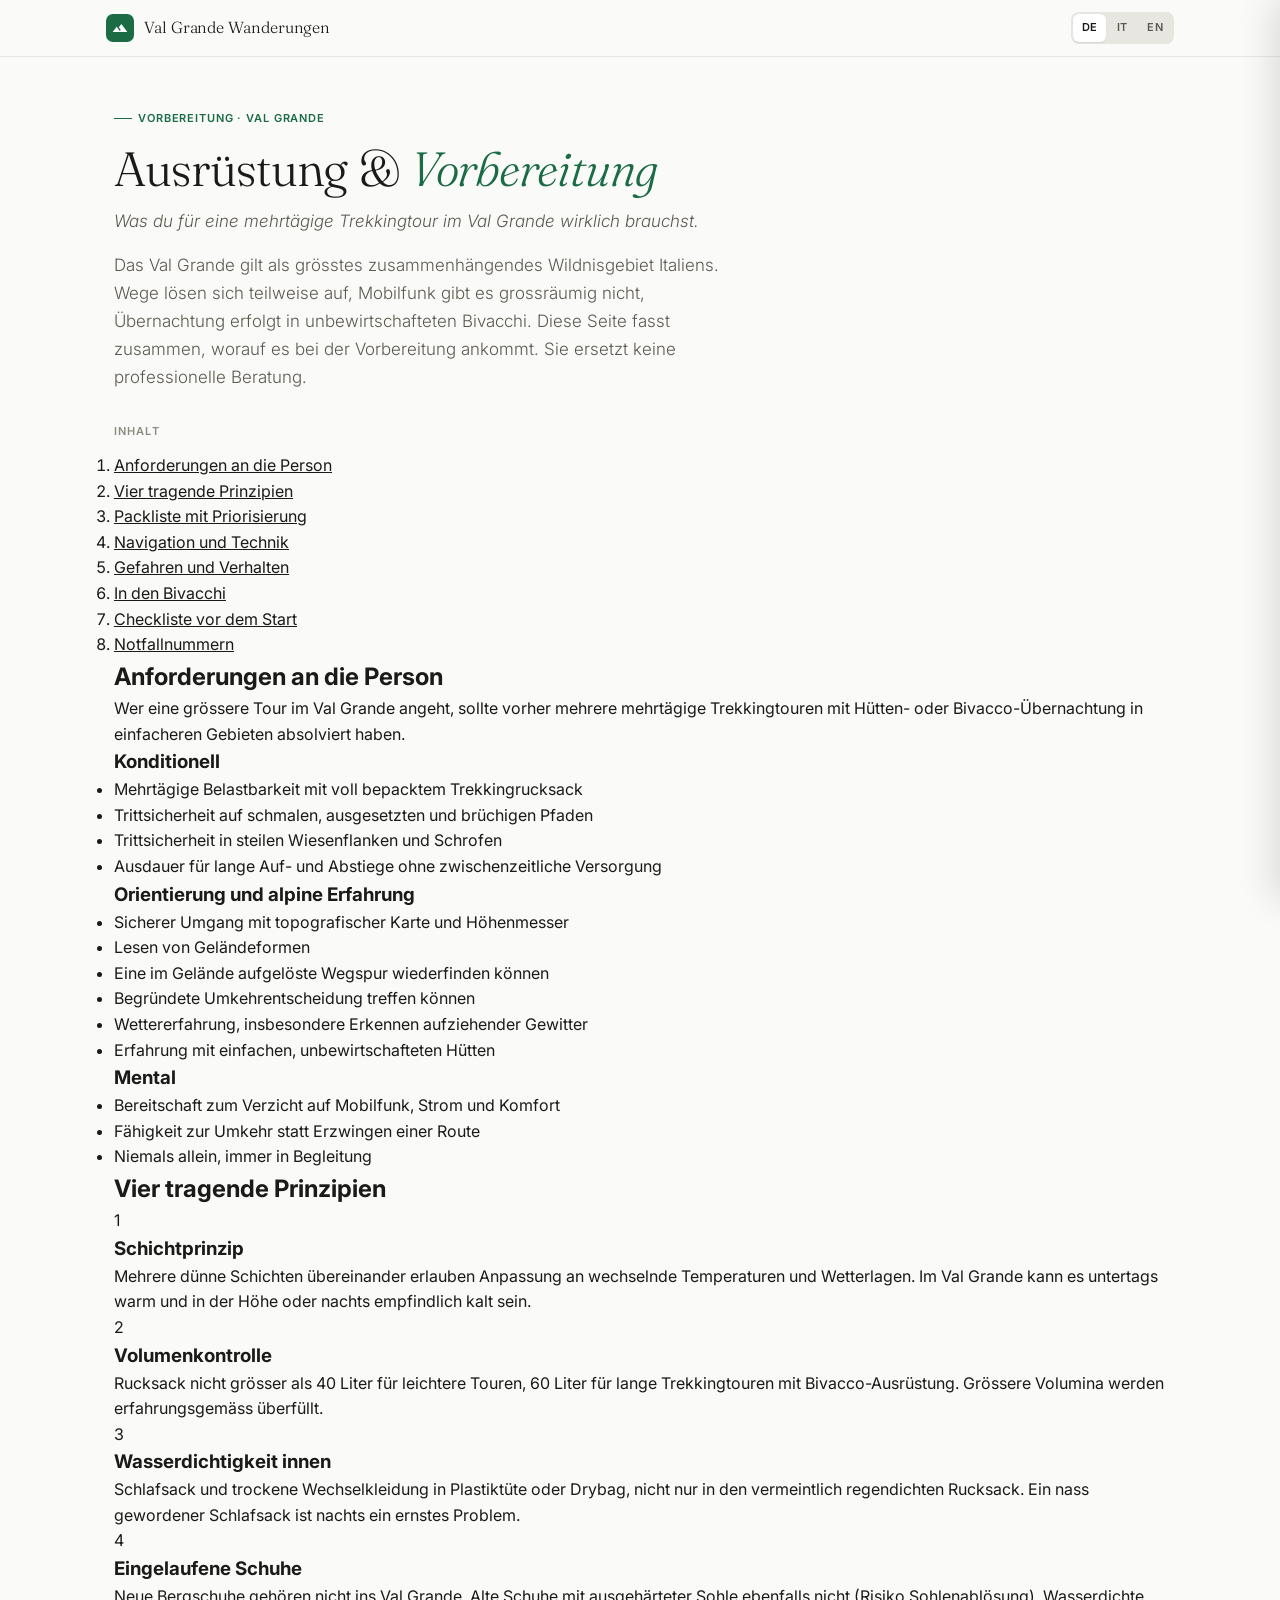
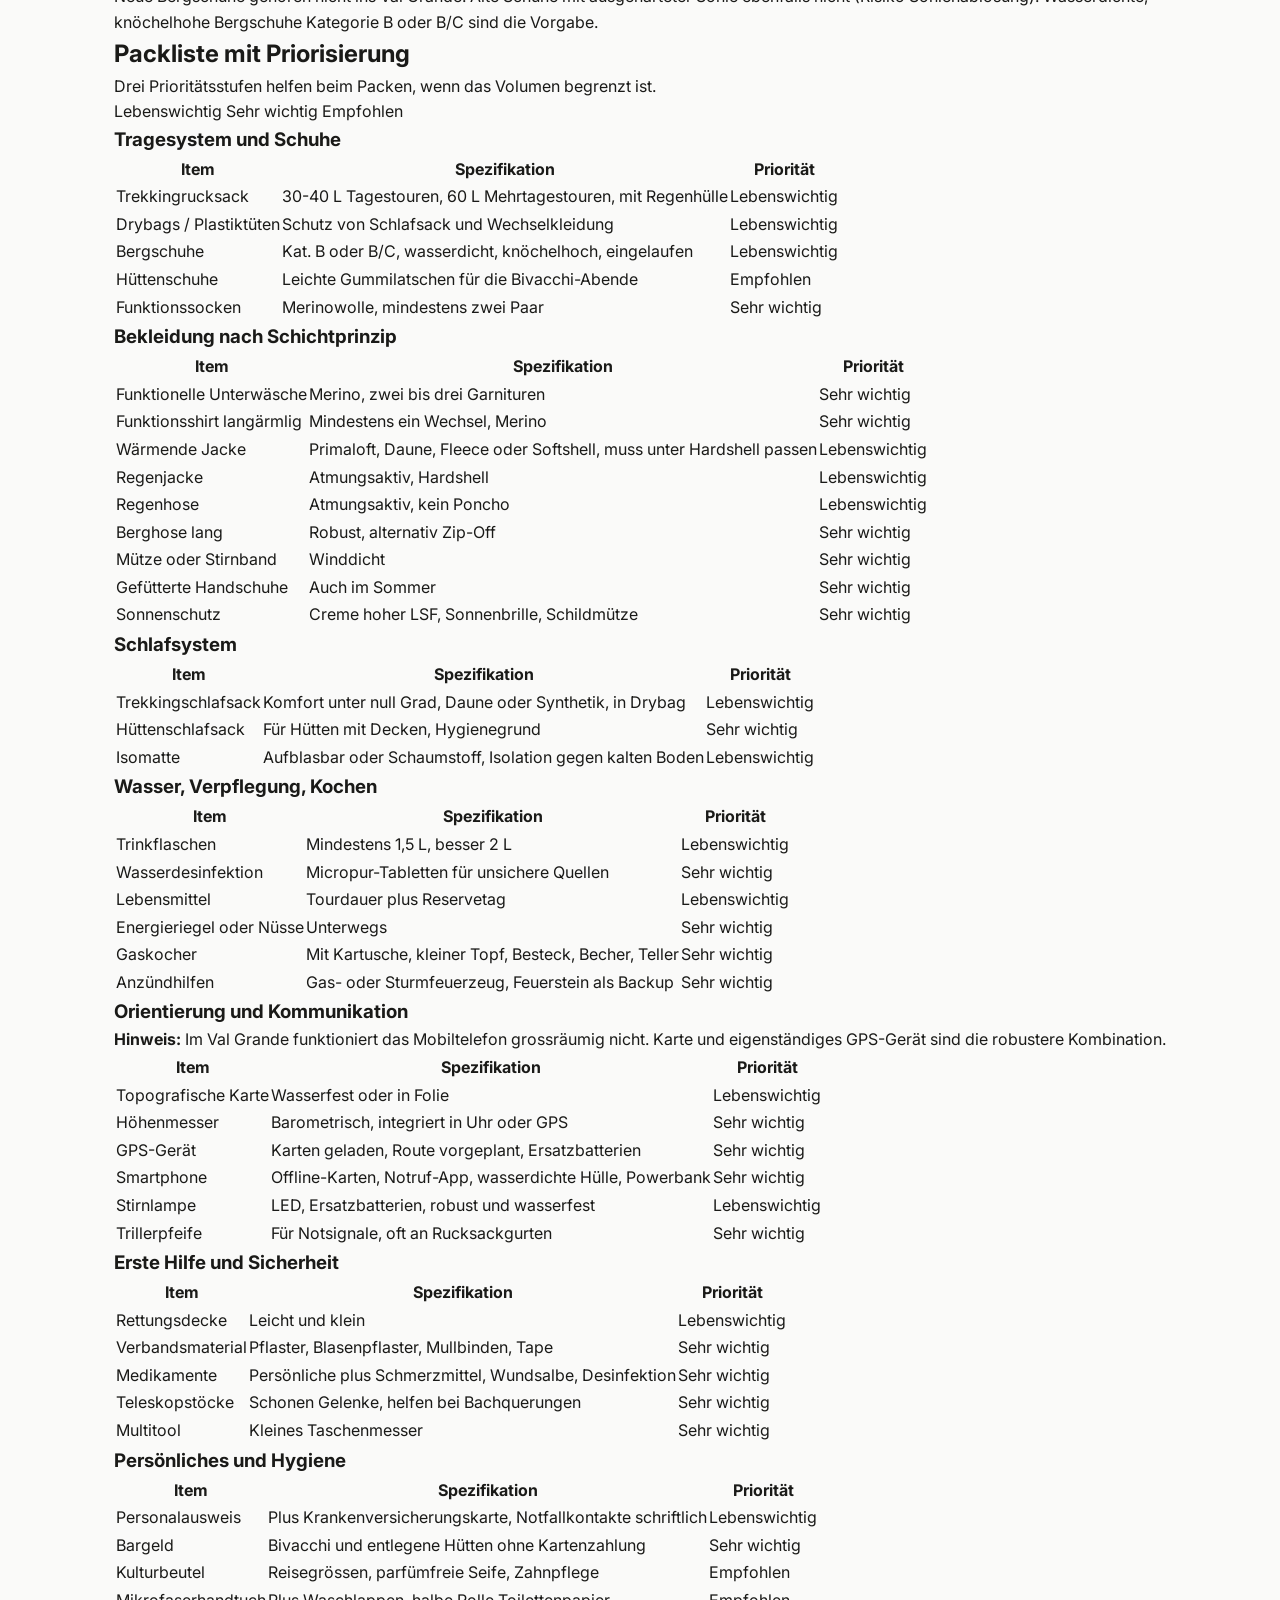
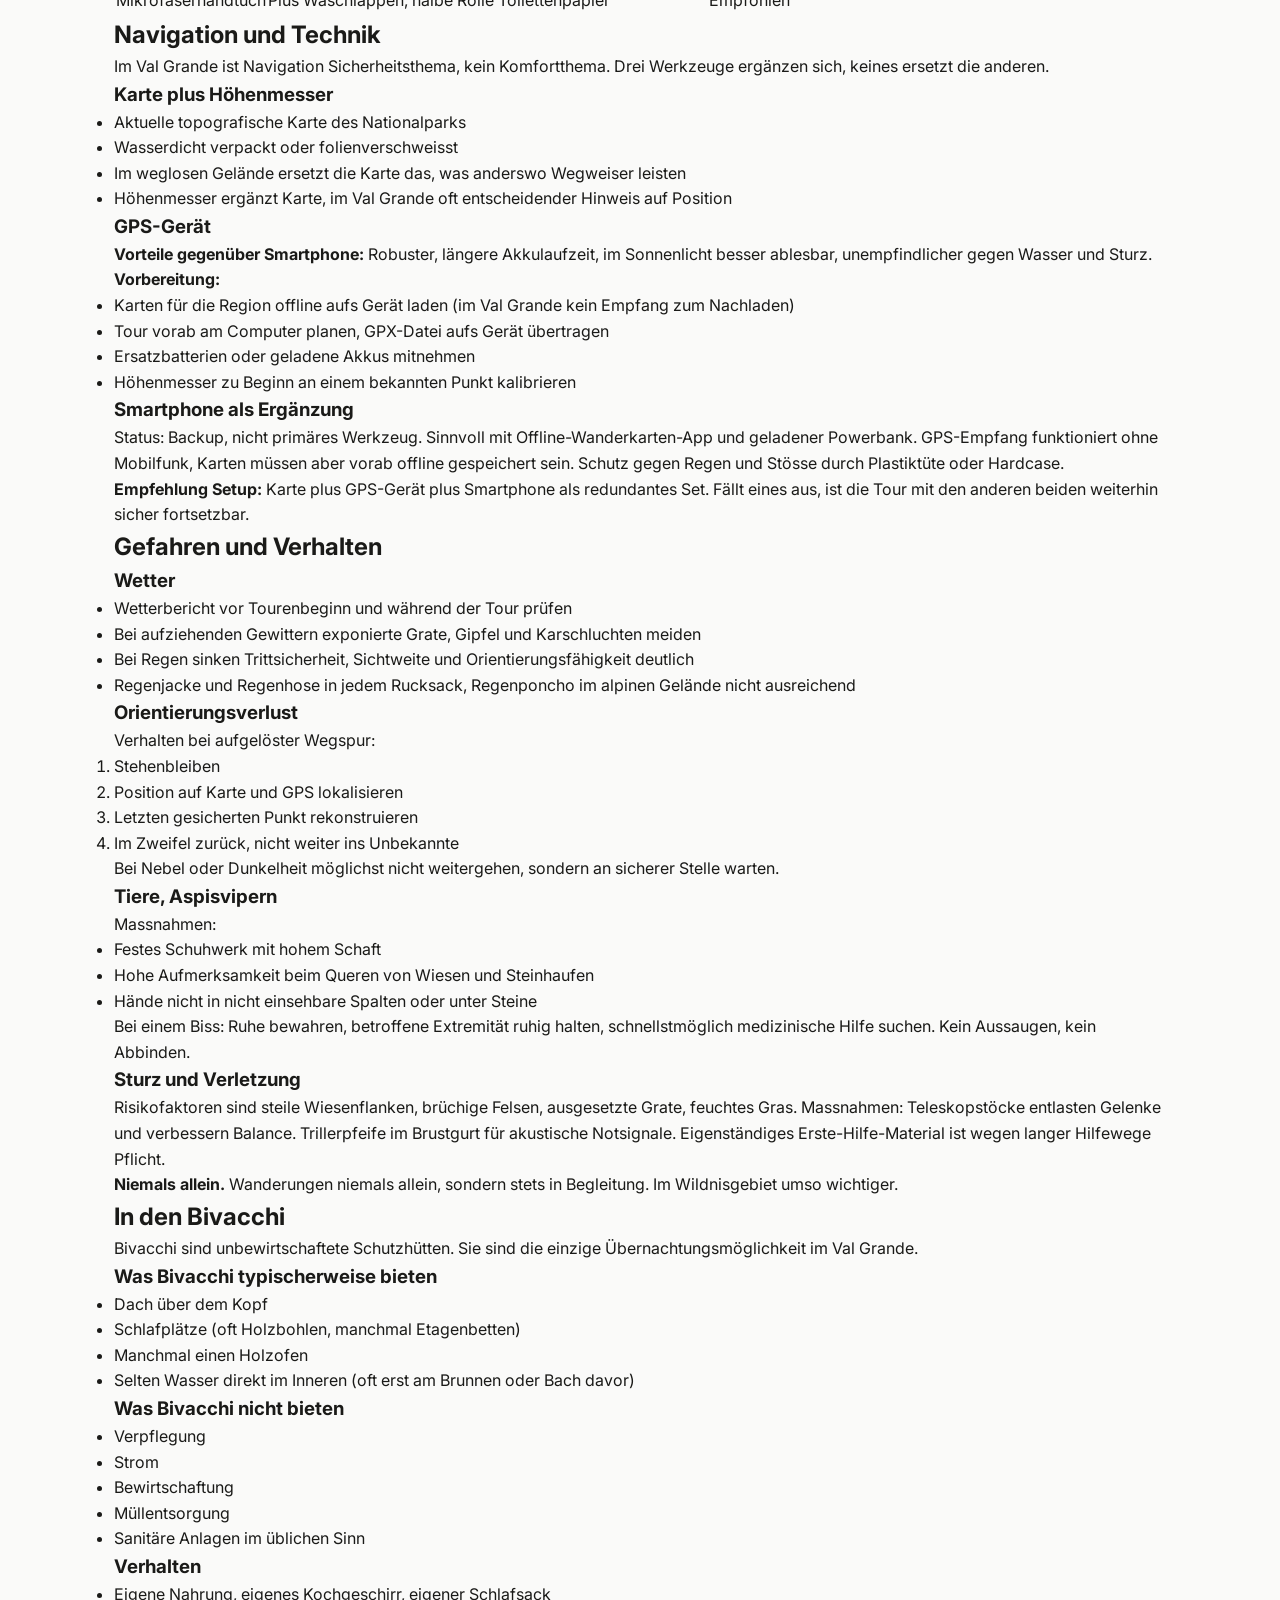
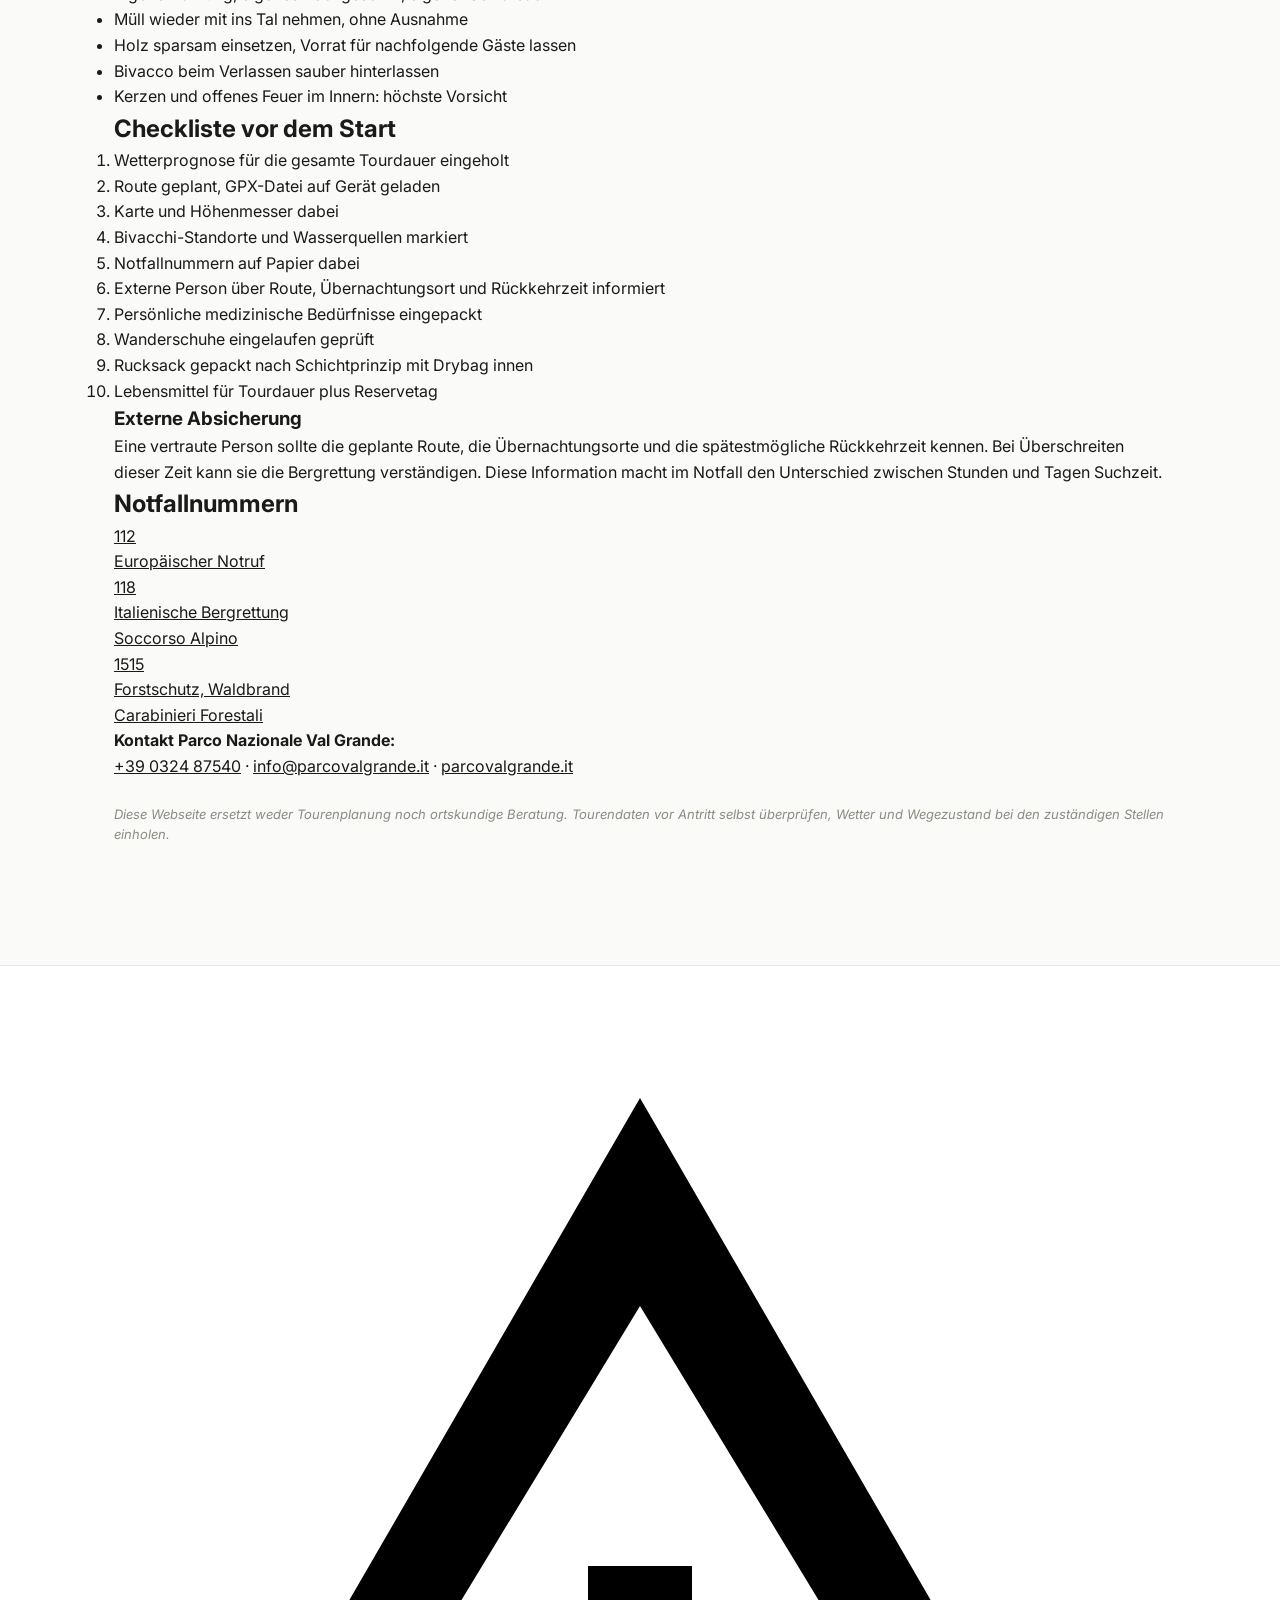
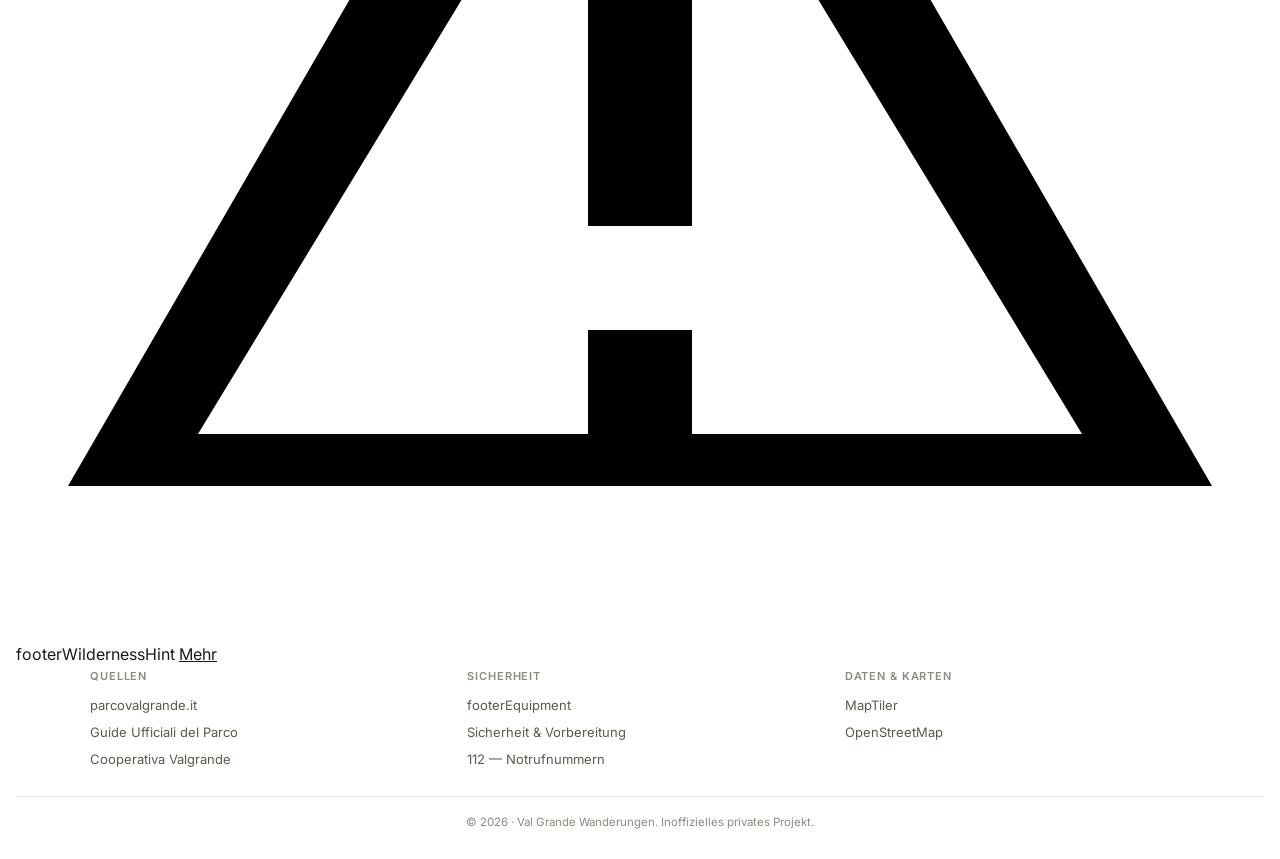
==== ausruestung.html @ 85a64804 "Add files via upload" ====
<!DOCTYPE html>
<html lang="de">
<head>
<meta charset="UTF-8">
<meta name="viewport" content="width=device-width, initial-scale=1.0">

<!-- Primary SEO -->
<title>Ausrüstung und Vorbereitung für Touren in der Val Grande</title>
<meta name="description" content="Was du für eine mehrtägige Trekkingtour im Val Grande wirklich brauchst. Packliste, Schichtprinzip, Navigation, Verhalten in den Bivacchi und Notfall-Hinweise.">
<meta name="keywords" content="Val Grande, Ausrüstung, Packliste, Trekking, Wandern, Bivacco, Sicherheit, Vorbereitung, Mehrtagestour, Italien">
<meta name="author" content="giovanola.github.io/valgrande">
<meta name="robots" content="index, follow, max-image-preview:large">
<link rel="canonical" href="https://giovanola.github.io/valgrande/ausruestung.html">

<!-- Language alternates -->
<link rel="alternate" hreflang="de" href="https://giovanola.github.io/valgrande/ausruestung.html">
<link rel="alternate" hreflang="x-default" href="https://giovanola.github.io/valgrande/ausruestung.html">

<!-- Open Graph -->
<meta property="og:type" content="article">
<meta property="og:site_name" content="Val Grande Wanderungen">
<meta property="og:title" content="Ausrüstung und Vorbereitung für Touren in der Val Grande">
<meta property="og:description" content="Was du für eine mehrtägige Trekkingtour im Val Grande wirklich brauchst. Packliste, Schichtprinzip, Navigation und Verhalten in den Bivacchi.">
<meta property="og:url" content="https://giovanola.github.io/valgrande/ausruestung.html">
<meta property="og:locale" content="de_DE">
<meta property="og:image" content="https://giovanola.github.io/valgrande/val_grande_opengraph.jpeg">
<meta property="og:image:secure_url" content="https://giovanola.github.io/valgrande/val_grande_opengraph.jpeg">
<meta property="og:image:type" content="image/jpeg">
<meta property="og:image:width" content="1200">
<meta property="og:image:height" content="630">
<meta property="og:image:alt" content="Berglandschaft der Val Grande in 3D-Ansicht">

<!-- Twitter -->
<meta name="twitter:card" content="summary_large_image">
<meta name="twitter:title" content="Ausrüstung und Vorbereitung für Touren in der Val Grande">
<meta name="twitter:description" content="Was du für eine mehrtägige Trekkingtour im Val Grande wirklich brauchst.">
<meta name="twitter:image" content="https://giovanola.github.io/valgrande/val_grande_opengraph.jpeg">

<!-- Theme + Mobile -->
<meta name="theme-color" content="#1B6B45">

<!-- JSON-LD: HowTo -->
<script type="application/ld+json">
{
  "@context": "https://schema.org",
  "@type": "TechArticle",
  "headline": "Ausrüstung und Vorbereitung für Touren in der Val Grande",
  "about": "Trekking-Vorbereitung im Parco Nazionale Val Grande, Italien",
  "url": "https://giovanola.github.io/valgrande/ausruestung.html",
  "image": "https://giovanola.github.io/valgrande/val_grande_opengraph.jpeg"
}
</script>

<!-- Fonts -->
<link rel="preconnect" href="https://fonts.googleapis.com">
<link rel="preconnect" href="https://fonts.gstatic.com" crossorigin>
<link href="https://fonts.googleapis.com/css2?family=Fraunces:ital,wght@0,300;0,400;0,500;1,300;1,400&family=Inter:wght@300;400;500;600;700&display=swap" rel="stylesheet">

<!-- App -->
<link rel="stylesheet" href="assets/css/main.css">
</head>

<body>

<!-- TOPBAR -->
<header class="topbar" role="banner">
  <div class="topbar-inner">
    <a class="topbar-brand" href="index.html" aria-label="Zur Startseite">
      <div class="topbar-icon" aria-hidden="true">
        <svg viewBox="0 0 24 24"><path d="M14 6l-3.75 5 2.85 3.8-1.6 1.2C9.81 13.75 7 10 7 10l-6 8h22L14 6z"/></svg>
      </div>
      <span class="topbar-name" data-i18n="brand">Val Grande Wanderungen</span>
    </a>
    <div class="topbar-right">
      <div class="lang-switcher" role="group" aria-label="Sprache wählen">
        <button class="lang-btn active" data-lang="de" aria-label="Deutsch">DE</button>
        <button class="lang-btn" data-lang="it" aria-label="Italiano">IT</button>
        <button class="lang-btn" data-lang="en" aria-label="English">EN</button>
      </div>
    </div>
  </div>
</header>

<!-- SAFETY DRAWER -->
<div class="drawer-backdrop" id="drawer-backdrop" aria-hidden="true"></div>
<aside class="drawer" id="drawer" role="dialog" aria-labelledby="drawer-title">
  <header class="drawer-header">
    <h2 class="drawer-title" id="drawer-title" data-i18n="safetyDrawerTitle">Sicherheit & Vorbereitung</h2>
    <button class="drawer-close" aria-label="Schliessen">
      <svg viewBox="0 0 24 24"><path d="M19 6.41L17.59 5 12 10.59 6.41 5 5 6.41 10.59 12 5 17.59 6.41 19 12 13.41 17.59 19 19 17.59 13.41 12z"/></svg>
    </button>
  </header>
  <div class="drawer-body">
    <div class="drawer-contact">
      <div class="drawer-contact-name" data-i18n="safetyParkContact">Offizielle Park-Guides</div>
      <div style="font-size:12.5px;color:var(--accent-dark);margin-bottom:10px;line-height:1.5;" data-i18n="safetyParkText">Der Parco Nazionale Val Grande empfiehlt für anspruchsvolle, teils unmarkierte Wege ausdrücklich die Begleitung durch ausgebildete Guide Ufficiali del Parco oder Guide Alpine.</div>
      <a class="drawer-contact-detail" href="tel:+39032487540">
        <svg viewBox="0 0 24 24"><path d="M6.62 10.79c1.44 2.83 3.76 5.14 6.59 6.59l2.2-2.2c.28-.28.67-.36 1.02-.25 1.12.37 2.32.57 3.57.57.55 0 1 .45 1 1V20c0 .55-.45 1-1 1-9.39 0-17-7.61-17-17 0-.55.45-1 1-1h3.5c.55 0 1 .45 1 1 0 1.25.2 2.45.57 3.57.11.35.03.74-.25 1.02l-2.2 2.2z"/></svg>
        +39 0324 87540
      </a>
      <a class="drawer-contact-detail" href="mailto:info@parcovalgrande.it">
        <svg viewBox="0 0 24 24"><path d="M20 4H4c-1.1 0-1.99.9-1.99 2L2 18c0 1.1.9 2 2 2h16c1.1 0 2-.9 2-2V6c0-1.1-.9-2-2-2zm0 4l-8 5-8-5V6l8 5 8-5v2z"/></svg>
        info@parcovalgrande.it
      </a>
    </div>
    <div class="drawer-section">
      <h3 data-i18n="safetyEssentials">Eckpunkte</h3>
      <ul data-i18n="safetyEssentialsList"></ul>
    </div>
    <div class="drawer-section">
      <h3 data-i18n="safetyEmergency">Notrufnummern</h3>
      <ul data-i18n="safetyEmergencyList"></ul>
    </div>
  </div>
</aside>

<!-- HERO -->
<section class="hero">
  <div class="hero-eyebrow">Vorbereitung · Val Grande</div>
  <h1>Ausrüstung &amp; <em>Vorbereitung</em></h1>
  <p class="hero-sub" style="font-style:italic;margin-bottom:16px;">Was du für eine mehrtägige Trekkingtour im Val Grande wirklich brauchst.</p>
  <p class="hero-sub">Das Val Grande gilt als grösstes zusammenhängendes Wildnisgebiet Italiens. Wege lösen sich teilweise auf, Mobilfunk gibt es grossräumig nicht, Übernachtung erfolgt in unbewirtschafteten Bivacchi. Diese Seite fasst zusammen, worauf es bei der Vorbereitung ankommt. Sie ersetzt keine professionelle Beratung.</p>
</section>

<main class="content">

  <!-- TOC -->
  <nav class="toc" aria-label="Inhalt">
    <div class="section-label">Inhalt</div>
    <ol class="toc-list">
      <li><a href="#anforderungen">Anforderungen an die Person</a></li>
      <li><a href="#prinzipien">Vier tragende Prinzipien</a></li>
      <li><a href="#packliste">Packliste mit Priorisierung</a></li>
      <li><a href="#navigation">Navigation und Technik</a></li>
      <li><a href="#gefahren">Gefahren und Verhalten</a></li>
      <li><a href="#bivacchi">In den Bivacchi</a></li>
      <li><a href="#checkliste">Checkliste vor dem Start</a></li>
      <li><a href="#notfall">Notfallnummern</a></li>
    </ol>
  </nav>

  <!-- 1. Anforderungen -->
  <section id="anforderungen" class="prose">
    <h2>Anforderungen an die Person</h2>
    <p>Wer eine grössere Tour im Val Grande angeht, sollte vorher mehrere mehrtägige Trekkingtouren mit Hütten- oder Bivacco-Übernachtung in einfacheren Gebieten absolviert haben.</p>

    <h3>Konditionell</h3>
    <ul>
      <li>Mehrtägige Belastbarkeit mit voll bepacktem Trekkingrucksack</li>
      <li>Trittsicherheit auf schmalen, ausgesetzten und brüchigen Pfaden</li>
      <li>Trittsicherheit in steilen Wiesenflanken und Schrofen</li>
      <li>Ausdauer für lange Auf- und Abstiege ohne zwischenzeitliche Versorgung</li>
    </ul>

    <h3>Orientierung und alpine Erfahrung</h3>
    <ul>
      <li>Sicherer Umgang mit topografischer Karte und Höhenmesser</li>
      <li>Lesen von Geländeformen</li>
      <li>Eine im Gelände aufgelöste Wegspur wiederfinden können</li>
      <li>Begründete Umkehrentscheidung treffen können</li>
      <li>Wettererfahrung, insbesondere Erkennen aufziehender Gewitter</li>
      <li>Erfahrung mit einfachen, unbewirtschafteten Hütten</li>
    </ul>

    <h3>Mental</h3>
    <ul>
      <li>Bereitschaft zum Verzicht auf Mobilfunk, Strom und Komfort</li>
      <li>Fähigkeit zur Umkehr statt Erzwingen einer Route</li>
      <li>Niemals allein, immer in Begleitung</li>
    </ul>
  </section>

  <!-- 2. Prinzipien -->
  <section id="prinzipien" class="prose">
    <h2>Vier tragende Prinzipien</h2>

    <div class="principle-grid">
      <div class="principle">
        <div class="principle-num">1</div>
        <h3>Schichtprinzip</h3>
        <p>Mehrere dünne Schichten übereinander erlauben Anpassung an wechselnde Temperaturen und Wetterlagen. Im Val Grande kann es untertags warm und in der Höhe oder nachts empfindlich kalt sein.</p>
      </div>
      <div class="principle">
        <div class="principle-num">2</div>
        <h3>Volumenkontrolle</h3>
        <p>Rucksack nicht grösser als 40 Liter für leichtere Touren, 60 Liter für lange Trekkingtouren mit Bivacco-Ausrüstung. Grössere Volumina werden erfahrungsgemäss überfüllt.</p>
      </div>
      <div class="principle">
        <div class="principle-num">3</div>
        <h3>Wasserdichtigkeit innen</h3>
        <p>Schlafsack und trockene Wechselkleidung in Plastiktüte oder Drybag, nicht nur in den vermeintlich regendichten Rucksack. Ein nass gewordener Schlafsack ist nachts ein ernstes Problem.</p>
      </div>
      <div class="principle">
        <div class="principle-num">4</div>
        <h3>Eingelaufene Schuhe</h3>
        <p>Neue Bergschuhe gehören nicht ins Val Grande. Alte Schuhe mit ausgehärteter Sohle ebenfalls nicht (Risiko Sohlenablösung). Wasserdichte, knöchelhohe Bergschuhe Kategorie B oder B/C sind die Vorgabe.</p>
      </div>
    </div>
  </section>

  <!-- 3. Packliste -->
  <section id="packliste" class="prose">
    <h2>Packliste mit Priorisierung</h2>
    <p>Drei Prioritätsstufen helfen beim Packen, wenn das Volumen begrenzt ist.</p>
    <div class="legend">
      <span class="badge badge-vital">Lebenswichtig</span>
      <span class="badge badge-major">Sehr wichtig</span>
      <span class="badge badge-recommended">Empfohlen</span>
    </div>

    <h3>Tragesystem und Schuhe</h3>
    <table class="pack-table">
      <thead><tr><th>Item</th><th>Spezifikation</th><th>Priorität</th></tr></thead>
      <tbody>
        <tr><td>Trekkingrucksack</td><td>30-40 L Tagestouren, 60 L Mehrtagestouren, mit Regenhülle</td><td><span class="badge badge-vital">Lebenswichtig</span></td></tr>
        <tr><td>Drybags / Plastiktüten</td><td>Schutz von Schlafsack und Wechselkleidung</td><td><span class="badge badge-vital">Lebenswichtig</span></td></tr>
        <tr><td>Bergschuhe</td><td>Kat. B oder B/C, wasserdicht, knöchelhoch, eingelaufen</td><td><span class="badge badge-vital">Lebenswichtig</span></td></tr>
        <tr><td>Hüttenschuhe</td><td>Leichte Gummilatschen für die Bivacchi-Abende</td><td><span class="badge badge-recommended">Empfohlen</span></td></tr>
        <tr><td>Funktionssocken</td><td>Merinowolle, mindestens zwei Paar</td><td><span class="badge badge-major">Sehr wichtig</span></td></tr>
      </tbody>
    </table>

    <h3>Bekleidung nach Schichtprinzip</h3>
    <table class="pack-table">
      <thead><tr><th>Item</th><th>Spezifikation</th><th>Priorität</th></tr></thead>
      <tbody>
        <tr><td>Funktionelle Unterwäsche</td><td>Merino, zwei bis drei Garnituren</td><td><span class="badge badge-major">Sehr wichtig</span></td></tr>
        <tr><td>Funktionsshirt langärmlig</td><td>Mindestens ein Wechsel, Merino</td><td><span class="badge badge-major">Sehr wichtig</span></td></tr>
        <tr><td>Wärmende Jacke</td><td>Primaloft, Daune, Fleece oder Softshell, muss unter Hardshell passen</td><td><span class="badge badge-vital">Lebenswichtig</span></td></tr>
        <tr><td>Regenjacke</td><td>Atmungsaktiv, Hardshell</td><td><span class="badge badge-vital">Lebenswichtig</span></td></tr>
        <tr><td>Regenhose</td><td>Atmungsaktiv, kein Poncho</td><td><span class="badge badge-vital">Lebenswichtig</span></td></tr>
        <tr><td>Berghose lang</td><td>Robust, alternativ Zip-Off</td><td><span class="badge badge-major">Sehr wichtig</span></td></tr>
        <tr><td>Mütze oder Stirnband</td><td>Winddicht</td><td><span class="badge badge-major">Sehr wichtig</span></td></tr>
        <tr><td>Gefütterte Handschuhe</td><td>Auch im Sommer</td><td><span class="badge badge-major">Sehr wichtig</span></td></tr>
        <tr><td>Sonnenschutz</td><td>Creme hoher LSF, Sonnenbrille, Schildmütze</td><td><span class="badge badge-major">Sehr wichtig</span></td></tr>
      </tbody>
    </table>

    <h3>Schlafsystem</h3>
    <table class="pack-table">
      <thead><tr><th>Item</th><th>Spezifikation</th><th>Priorität</th></tr></thead>
      <tbody>
        <tr><td>Trekkingschlafsack</td><td>Komfort unter null Grad, Daune oder Synthetik, in Drybag</td><td><span class="badge badge-vital">Lebenswichtig</span></td></tr>
        <tr><td>Hüttenschlafsack</td><td>Für Hütten mit Decken, Hygienegrund</td><td><span class="badge badge-major">Sehr wichtig</span></td></tr>
        <tr><td>Isomatte</td><td>Aufblasbar oder Schaumstoff, Isolation gegen kalten Boden</td><td><span class="badge badge-vital">Lebenswichtig</span></td></tr>
      </tbody>
    </table>

    <h3>Wasser, Verpflegung, Kochen</h3>
    <table class="pack-table">
      <thead><tr><th>Item</th><th>Spezifikation</th><th>Priorität</th></tr></thead>
      <tbody>
        <tr><td>Trinkflaschen</td><td>Mindestens 1,5 L, besser 2 L</td><td><span class="badge badge-vital">Lebenswichtig</span></td></tr>
        <tr><td>Wasserdesinfektion</td><td>Micropur-Tabletten für unsichere Quellen</td><td><span class="badge badge-major">Sehr wichtig</span></td></tr>
        <tr><td>Lebensmittel</td><td>Tourdauer plus Reservetag</td><td><span class="badge badge-vital">Lebenswichtig</span></td></tr>
        <tr><td>Energieriegel oder Nüsse</td><td>Unterwegs</td><td><span class="badge badge-major">Sehr wichtig</span></td></tr>
        <tr><td>Gaskocher</td><td>Mit Kartusche, kleiner Topf, Besteck, Becher, Teller</td><td><span class="badge badge-major">Sehr wichtig</span></td></tr>
        <tr><td>Anzündhilfen</td><td>Gas- oder Sturmfeuerzeug, Feuerstein als Backup</td><td><span class="badge badge-major">Sehr wichtig</span></td></tr>
      </tbody>
    </table>

    <h3>Orientierung und Kommunikation</h3>
    <div class="callout callout-warning">
      <strong>Hinweis:</strong> Im Val Grande funktioniert das Mobiltelefon grossräumig nicht. Karte und eigenständiges GPS-Gerät sind die robustere Kombination.
    </div>
    <table class="pack-table">
      <thead><tr><th>Item</th><th>Spezifikation</th><th>Priorität</th></tr></thead>
      <tbody>
        <tr><td>Topografische Karte</td><td>Wasserfest oder in Folie</td><td><span class="badge badge-vital">Lebenswichtig</span></td></tr>
        <tr><td>Höhenmesser</td><td>Barometrisch, integriert in Uhr oder GPS</td><td><span class="badge badge-major">Sehr wichtig</span></td></tr>
        <tr><td>GPS-Gerät</td><td>Karten geladen, Route vorgeplant, Ersatzbatterien</td><td><span class="badge badge-major">Sehr wichtig</span></td></tr>
        <tr><td>Smartphone</td><td>Offline-Karten, Notruf-App, wasserdichte Hülle, Powerbank</td><td><span class="badge badge-major">Sehr wichtig</span></td></tr>
        <tr><td>Stirnlampe</td><td>LED, Ersatzbatterien, robust und wasserfest</td><td><span class="badge badge-vital">Lebenswichtig</span></td></tr>
        <tr><td>Trillerpfeife</td><td>Für Notsignale, oft an Rucksackgurten</td><td><span class="badge badge-major">Sehr wichtig</span></td></tr>
      </tbody>
    </table>

    <h3>Erste Hilfe und Sicherheit</h3>
    <table class="pack-table">
      <thead><tr><th>Item</th><th>Spezifikation</th><th>Priorität</th></tr></thead>
      <tbody>
        <tr><td>Rettungsdecke</td><td>Leicht und klein</td><td><span class="badge badge-vital">Lebenswichtig</span></td></tr>
        <tr><td>Verbandsmaterial</td><td>Pflaster, Blasenpflaster, Mullbinden, Tape</td><td><span class="badge badge-major">Sehr wichtig</span></td></tr>
        <tr><td>Medikamente</td><td>Persönliche plus Schmerzmittel, Wundsalbe, Desinfektion</td><td><span class="badge badge-major">Sehr wichtig</span></td></tr>
        <tr><td>Teleskopstöcke</td><td>Schonen Gelenke, helfen bei Bachquerungen</td><td><span class="badge badge-major">Sehr wichtig</span></td></tr>
        <tr><td>Multitool</td><td>Kleines Taschenmesser</td><td><span class="badge badge-major">Sehr wichtig</span></td></tr>
      </tbody>
    </table>

    <h3>Persönliches und Hygiene</h3>
    <table class="pack-table">
      <thead><tr><th>Item</th><th>Spezifikation</th><th>Priorität</th></tr></thead>
      <tbody>
        <tr><td>Personalausweis</td><td>Plus Krankenversicherungskarte, Notfallkontakte schriftlich</td><td><span class="badge badge-vital">Lebenswichtig</span></td></tr>
        <tr><td>Bargeld</td><td>Bivacchi und entlegene Hütten ohne Kartenzahlung</td><td><span class="badge badge-major">Sehr wichtig</span></td></tr>
        <tr><td>Kulturbeutel</td><td>Reisegrössen, parfümfreie Seife, Zahnpflege</td><td><span class="badge badge-recommended">Empfohlen</span></td></tr>
        <tr><td>Mikrofaserhandtuch</td><td>Plus Waschlappen, halbe Rolle Toilettenpapier</td><td><span class="badge badge-recommended">Empfohlen</span></td></tr>
      </tbody>
    </table>
  </section>

  <!-- 4. Navigation -->
  <section id="navigation" class="prose">
    <h2>Navigation und Technik</h2>
    <p>Im Val Grande ist Navigation Sicherheitsthema, kein Komfortthema. Drei Werkzeuge ergänzen sich, keines ersetzt die anderen.</p>

    <h3>Karte plus Höhenmesser</h3>
    <ul>
      <li>Aktuelle topografische Karte des Nationalparks</li>
      <li>Wasserdicht verpackt oder folienverschweisst</li>
      <li>Im weglosen Gelände ersetzt die Karte das, was anderswo Wegweiser leisten</li>
      <li>Höhenmesser ergänzt Karte, im Val Grande oft entscheidender Hinweis auf Position</li>
    </ul>

    <h3>GPS-Gerät</h3>
    <p><strong>Vorteile gegenüber Smartphone:</strong> Robuster, längere Akkulaufzeit, im Sonnenlicht besser ablesbar, unempfindlicher gegen Wasser und Sturz.</p>
    <p><strong>Vorbereitung:</strong></p>
    <ul>
      <li>Karten für die Region offline aufs Gerät laden (im Val Grande kein Empfang zum Nachladen)</li>
      <li>Tour vorab am Computer planen, GPX-Datei aufs Gerät übertragen</li>
      <li>Ersatzbatterien oder geladene Akkus mitnehmen</li>
      <li>Höhenmesser zu Beginn an einem bekannten Punkt kalibrieren</li>
    </ul>

    <h3>Smartphone als Ergänzung</h3>
    <p>Status: Backup, nicht primäres Werkzeug. Sinnvoll mit Offline-Wanderkarten-App und geladener Powerbank. GPS-Empfang funktioniert ohne Mobilfunk, Karten müssen aber vorab offline gespeichert sein. Schutz gegen Regen und Stösse durch Plastiktüte oder Hardcase.</p>

    <div class="callout">
      <strong>Empfehlung Setup:</strong> Karte plus GPS-Gerät plus Smartphone als redundantes Set. Fällt eines aus, ist die Tour mit den anderen beiden weiterhin sicher fortsetzbar.
    </div>
  </section>

  <!-- 5. Gefahren -->
  <section id="gefahren" class="prose">
    <h2>Gefahren und Verhalten</h2>

    <h3>Wetter</h3>
    <ul>
      <li>Wetterbericht vor Tourenbeginn und während der Tour prüfen</li>
      <li>Bei aufziehenden Gewittern exponierte Grate, Gipfel und Karschluchten meiden</li>
      <li>Bei Regen sinken Trittsicherheit, Sichtweite und Orientierungsfähigkeit deutlich</li>
      <li>Regenjacke und Regenhose in jedem Rucksack, Regenponcho im alpinen Gelände nicht ausreichend</li>
    </ul>

    <h3>Orientierungsverlust</h3>
    <p>Verhalten bei aufgelöster Wegspur:</p>
    <ol class="numbered">
      <li>Stehenbleiben</li>
      <li>Position auf Karte und GPS lokalisieren</li>
      <li>Letzten gesicherten Punkt rekonstruieren</li>
      <li>Im Zweifel zurück, nicht weiter ins Unbekannte</li>
    </ol>
    <p>Bei Nebel oder Dunkelheit möglichst nicht weitergehen, sondern an sicherer Stelle warten.</p>

    <h3>Tiere, Aspisvipern</h3>
    <p>Massnahmen:</p>
    <ul>
      <li>Festes Schuhwerk mit hohem Schaft</li>
      <li>Hohe Aufmerksamkeit beim Queren von Wiesen und Steinhaufen</li>
      <li>Hände nicht in nicht einsehbare Spalten oder unter Steine</li>
    </ul>
    <p>Bei einem Biss: Ruhe bewahren, betroffene Extremität ruhig halten, schnellstmöglich medizinische Hilfe suchen. Kein Aussaugen, kein Abbinden.</p>

    <h3>Sturz und Verletzung</h3>
    <p>Risikofaktoren sind steile Wiesenflanken, brüchige Felsen, ausgesetzte Grate, feuchtes Gras. Massnahmen: Teleskopstöcke entlasten Gelenke und verbessern Balance. Trillerpfeife im Brustgurt für akustische Notsignale. Eigenständiges Erste-Hilfe-Material ist wegen langer Hilfewege Pflicht.</p>

    <div class="callout callout-warning">
      <strong>Niemals allein.</strong> Wanderungen niemals allein, sondern stets in Begleitung. Im Wildnisgebiet umso wichtiger.
    </div>
  </section>

  <!-- 6. Bivacchi -->
  <section id="bivacchi" class="prose">
    <h2>In den Bivacchi</h2>
    <p>Bivacchi sind unbewirtschaftete Schutzhütten. Sie sind die einzige Übernachtungsmöglichkeit im Val Grande.</p>

    <h3>Was Bivacchi typischerweise bieten</h3>
    <ul>
      <li>Dach über dem Kopf</li>
      <li>Schlafplätze (oft Holzbohlen, manchmal Etagenbetten)</li>
      <li>Manchmal einen Holzofen</li>
      <li>Selten Wasser direkt im Inneren (oft erst am Brunnen oder Bach davor)</li>
    </ul>

    <h3>Was Bivacchi nicht bieten</h3>
    <ul>
      <li>Verpflegung</li>
      <li>Strom</li>
      <li>Bewirtschaftung</li>
      <li>Müllentsorgung</li>
      <li>Sanitäre Anlagen im üblichen Sinn</li>
    </ul>

    <h3>Verhalten</h3>
    <ul>
      <li>Eigene Nahrung, eigenes Kochgeschirr, eigener Schlafsack</li>
      <li>Müll wieder mit ins Tal nehmen, ohne Ausnahme</li>
      <li>Holz sparsam einsetzen, Vorrat für nachfolgende Gäste lassen</li>
      <li>Bivacco beim Verlassen sauber hinterlassen</li>
      <li>Kerzen und offenes Feuer im Innern: höchste Vorsicht</li>
    </ul>
  </section>

  <!-- 7. Checkliste -->
  <section id="checkliste" class="prose">
    <h2>Checkliste vor dem Start</h2>
    <ol class="numbered">
      <li>Wetterprognose für die gesamte Tourdauer eingeholt</li>
      <li>Route geplant, GPX-Datei auf Gerät geladen</li>
      <li>Karte und Höhenmesser dabei</li>
      <li>Bivacchi-Standorte und Wasserquellen markiert</li>
      <li>Notfallnummern auf Papier dabei</li>
      <li>Externe Person über Route, Übernachtungsort und Rückkehrzeit informiert</li>
      <li>Persönliche medizinische Bedürfnisse eingepackt</li>
      <li>Wanderschuhe eingelaufen geprüft</li>
      <li>Rucksack gepackt nach Schichtprinzip mit Drybag innen</li>
      <li>Lebensmittel für Tourdauer plus Reservetag</li>
    </ol>

    <h3>Externe Absicherung</h3>
    <p>Eine vertraute Person sollte die geplante Route, die Übernachtungsorte und die spätestmögliche Rückkehrzeit kennen. Bei Überschreiten dieser Zeit kann sie die Bergrettung verständigen. Diese Information macht im Notfall den Unterschied zwischen Stunden und Tagen Suchzeit.</p>
  </section>

  <!-- 8. Notfall -->
  <section id="notfall" class="prose">
    <h2>Notfallnummern</h2>
    <div class="emergency-grid">
      <a href="tel:112" class="emergency-card">
        <div class="emergency-num">112</div>
        <div class="emergency-label">Europäischer Notruf</div>
      </a>
      <a href="tel:118" class="emergency-card">
        <div class="emergency-num">118</div>
        <div class="emergency-label">Italienische Bergrettung<br>Soccorso Alpino</div>
      </a>
      <a href="tel:1515" class="emergency-card">
        <div class="emergency-num">1515</div>
        <div class="emergency-label">Forstschutz, Waldbrand<br>Carabinieri Forestali</div>
      </a>
    </div>

    <div class="callout callout-info">
      <strong>Kontakt Parco Nazionale Val Grande:</strong><br>
      <a href="tel:+39032487540">+39 0324 87540</a> · <a href="mailto:info@parcovalgrande.it">info@parcovalgrande.it</a> · <a href="https://www.parcovalgrande.it/" target="_blank" rel="noopener">parcovalgrande.it</a>
    </div>

    <p style="font-size:13px;color:var(--text-tertiary);margin-top:24px;font-style:italic;">Diese Webseite ersetzt weder Tourenplanung noch ortskundige Beratung. Tourendaten vor Antritt selbst überprüfen, Wetter und Wegezustand bei den zuständigen Stellen einholen.</p>
  </section>

</main>

<!-- FOOTER -->
<footer role="contentinfo">

  <!-- Prominent wilderness/safety hint -->
  <div class="footer-hint">
    <div class="footer-hint-inner">
      <svg class="footer-hint-icon" viewBox="0 0 24 24" aria-hidden="true"><path d="M12 2L1 21h22L12 2zm0 4l8.5 14h-17L12 6zm-1 5v5h2v-5h-2zm0 7v2h2v-2h-2z"/></svg>
      <span class="footer-hint-text" data-i18n="footerWildernessHint">Wildnisgebiet. Geführte Touren empfohlen.</span>
      <a href="#" id="footer-safety-link-prominent" class="footer-hint-link" data-i18n="safetyMore">Mehr</a>
    </div>
  </div>

  <div class="footer-inner">
    <div class="footer-section">
      <h4 data-i18n="footerSources">Quellen</h4>
      <a href="https://www.parcovalgrande.it/" target="_blank" rel="noopener">parcovalgrande.it</a>
      <a href="https://www.parcovalgrande.it/Gguideparco.php" target="_blank" rel="noopener">Guide Ufficiali del Parco</a>
      <a href="https://www.coopvalgrande.it/" target="_blank" rel="noopener">Cooperativa Valgrande</a>
    </div>
    <div class="footer-section">
      <h4 data-i18n="footerLegal">Sicherheit</h4>
      <a href="ausruestung.html" data-i18n="footerEquipment">Ausrüstung & Vorbereitung</a>
      <a href="#" id="footer-safety-link" data-i18n="footerSafetyLink">Sicherheit & Vorbereitung</a>
      <a href="tel:112">112 — <span data-i18n="footerEmergency">Notrufnummern</span></a>
    </div>
    <div class="footer-section">
      <h4 data-i18n="footerData">Daten & Karten</h4>
      <a href="https://www.maptiler.com/" target="_blank" rel="noopener">MapTiler</a>
      <a href="https://www.openstreetmap.org/copyright" target="_blank" rel="noopener">OpenStreetMap</a>
    </div>
  </div>
  <div class="footer-bottom">
    <span data-i18n="footerCopyright">© 2026 · Val Grande Wanderungen</span>
    <span class="footer-version" id="footer-version"></span>
  </div>
</footer>

<script src="assets/js/config.js"></script>
<script src="assets/js/core.js"></script>
<script>
document.getElementById('footer-safety-link')?.addEventListener('click', e => { e.preventDefault(); openDrawer(); });
document.getElementById('footer-safety-link-prominent')?.addEventListener('click', e => { e.preventDefault(); openDrawer(); });
(function setVersion() {
  const cfg = window.VG_CONFIG || {};
  const el = document.getElementById('footer-version');
  if (!el || !cfg.version || !cfg.releaseDate) return;
  el.textContent = `v${cfg.version} \u00b7 ${cfg.releaseDate}`;
})();
</script>
</body>
</html>
---- assets/css/main.css ----
/* ============================================================
   VAL GRANDE — DESIGN SYSTEM
   Mobile-first, accessible, minimalist
============================================================ */

/* RESET & BASE */
*, *::before, *::after { box-sizing: border-box; margin: 0; padding: 0 }
html { -webkit-text-size-adjust: 100%; scroll-behavior: smooth }
body {
  font-family: 'Inter', system-ui, -apple-system, sans-serif;
  background: var(--bg);
  color: var(--text-primary);
  line-height: 1.6;
  min-height: 100vh;
  -webkit-font-smoothing: antialiased;
  -moz-osx-font-smoothing: grayscale;
}
img, svg { max-width: 100%; display: block }
button { font: inherit; cursor: pointer; border: none; background: none; color: inherit }
a { color: inherit }

/* DESIGN TOKENS */
:root {
  /* Color */
  --bg: #FAFAF9;
  --surface: #FFFFFF;
  --surface-2: #F5F4F0;
  --border: #E8E6E1;
  --border-strong: #D4D1CA;
  --text-primary: #1A1A18;
  --text-secondary: #5C594F;
  --text-tertiary: #8C8A82;
  --accent: #1B6B45;
  --accent-pale: #EBF7F1;
  --accent-dark: #0F4D2F;
  --gold: #B7791F;
  --red: #C0392B;
  --warning-bg: #FEF8E8;
  --warning-border: #E8C76B;
  --warning-text: #6B5212;

  /* Geometry */
  --radius-sm: 6px;
  --radius-md: 10px;
  --radius-lg: 18px;
  --shadow-sm: 0 1px 2px rgba(0,0,0,.05), 0 1px 1px rgba(0,0,0,.03);
  --shadow-md: 0 4px 16px rgba(0,0,0,.06), 0 2px 6px rgba(0,0,0,.04);
  --shadow-lg: 0 12px 40px rgba(0,0,0,.08), 0 4px 12px rgba(0,0,0,.04);

  /* Type */
  --font-display: 'Fraunces', Georgia, 'Times New Roman', serif;
  --font-body: 'Inter', system-ui, -apple-system, sans-serif;

  /* Layout */
  --max-w: 1100px;
  --transition: 200ms cubic-bezier(.4, 0, .2, 1);
}

/* ============================================================
   TOPBAR (minimal navigation)
============================================================ */
.topbar {
  position: sticky;
  top: 0;
  z-index: 100;
  background: rgba(250, 250, 249, .92);
  backdrop-filter: blur(12px);
  -webkit-backdrop-filter: blur(12px);
  border-bottom: 1px solid var(--border);
}
.topbar-inner {
  max-width: var(--max-w);
  margin: 0 auto;
  height: 56px;
  padding: 0 16px;
  display: flex;
  align-items: center;
  justify-content: space-between;
  gap: 12px;
}
.topbar-brand {
  display: flex;
  align-items: center;
  gap: 10px;
  text-decoration: none;
  flex-shrink: 0;
}
.topbar-icon {
  width: 28px;
  height: 28px;
  background: var(--accent);
  border-radius: 7px;
  display: flex;
  align-items: center;
  justify-content: center;
  flex-shrink: 0;
}
.topbar-icon svg { width: 16px; height: 16px; fill: #fff }
.topbar-name {
  font-family: var(--font-display);
  font-size: 16px;
  font-weight: 300;
  letter-spacing: -.005em;
  color: var(--text-primary);
  white-space: nowrap;
  overflow: hidden;
  text-overflow: ellipsis;
}
.topbar-right {
  display: flex;
  align-items: center;
  gap: 8px;
  flex-shrink: 0;
}

/* Language switcher (3 letters max, mobile-friendly) */
.lang-switcher {
  display: flex;
  background: var(--border);
  border-radius: 8px;
  padding: 2px;
  gap: 1px;
}
.lang-btn {
  padding: 5px 9px;
  border-radius: 6px;
  color: var(--text-secondary);
  font-size: 11px;
  font-weight: 600;
  letter-spacing: .03em;
  transition: all var(--transition);
  min-width: 30px;
}
.lang-btn.active {
  background: var(--surface);
  color: var(--text-primary);
  box-shadow: var(--shadow-sm);
}
.lang-btn:hover:not(.active) { color: var(--text-primary) }

/* ============================================================
   INFO BAR (minimal safety hint)
============================================================ */
.info-bar {
  background: var(--surface-2);
  border-bottom: 1px solid var(--border);
}
.info-bar-inner {
  max-width: var(--max-w);
  margin: 0 auto;
  padding: 8px 16px;
  display: flex;
  align-items: center;
  gap: 8px;
  font-size: 12.5px;
  color: var(--text-secondary);
  line-height: 1.4;
}
.info-bar-icon {
  flex-shrink: 0;
  width: 14px;
  height: 14px;
  fill: var(--accent);
}
.info-bar-text { flex: 1; min-width: 0 }
.info-bar-link {
  color: var(--accent);
  text-decoration: none;
  font-weight: 500;
  white-space: nowrap;
  border-bottom: 1px solid transparent;
  transition: border-color var(--transition);
}
.info-bar-link:hover { border-bottom-color: var(--accent) }

@media (max-width: 480px) {
  .info-bar-inner { font-size: 11.5px; padding: 7px 14px }
}

/* ============================================================
   HERO
============================================================ */
.hero {
  padding: 28px 16px 24px;
  max-width: var(--max-w);
  margin: 0 auto;
}
.hero-eyebrow {
  display: inline-flex;
  align-items: center;
  gap: 6px;
  font-size: 11px;
  font-weight: 600;
  letter-spacing: .08em;
  text-transform: uppercase;
  color: var(--accent);
  margin-bottom: 16px;
}
.hero-eyebrow::before {
  content: '';
  width: 18px;
  height: 1px;
  background: var(--accent);
}
.hero h1 {
  font-family: var(--font-display);
  font-size: clamp(28px, 7vw, 48px);
  font-weight: 300;
  line-height: 1.08;
  letter-spacing: -.02em;
  margin-bottom: 12px;
  color: var(--text-primary);
}
.hero h1 em {
  font-style: italic;
  color: var(--accent);
}
.hero-sub {
  font-size: clamp(15px, 3vw, 17px);
  color: var(--text-secondary);
  font-weight: 300;
  max-width: 620px;
  line-height: 1.65;
}

@media (min-width: 768px) {
  .hero { padding: 44px 24px 32px }
}

/* ============================================================
   CONTENT
============================================================ */
.content {
  max-width: var(--max-w);
  margin: 0 auto;
  padding: 0 16px 60px;
}
@media (min-width: 768px) {
  .content { padding: 0 24px 80px }
}

.section-label {
  font-size: 11px;
  font-weight: 600;
  letter-spacing: .1em;
  text-transform: uppercase;
  color: var(--text-tertiary);
  margin-bottom: 12px;
}

/* ============================================================
   KPI ROW — wraps on mobile
============================================================ */
.kpi-row {
  display: grid;
  grid-template-columns: repeat(2, 1fr);
  border: 1px solid var(--border);
  border-radius: var(--radius-md);
  background: var(--surface);
  overflow: hidden;
  box-shadow: var(--shadow-sm);
  margin-bottom: 24px;
}
.kpi-cell {
  padding: 14px 16px;
  border-right: 1px solid var(--border);
  border-bottom: 1px solid var(--border);
}
.kpi-cell:nth-child(2n) { border-right: none }
.kpi-row > .kpi-cell:nth-last-child(-n+2) { border-bottom: none }

.kpi-val {
  font-family: var(--font-display);
  font-size: 22px;
  font-weight: 300;
  letter-spacing: -.02em;
  line-height: 1;
}
.kpi-val .unit {
  font-size: 12px;
  color: var(--text-tertiary);
  margin-left: 3px;
  font-family: var(--font-body);
}
.kpi-lbl {
  font-size: 10px;
  font-weight: 600;
  letter-spacing: .08em;
  text-transform: uppercase;
  color: var(--text-tertiary);
  margin-top: 4px;
}

@media (min-width: 640px) {
  .kpi-row { grid-template-columns: repeat(3, 1fr) }
  .kpi-cell:nth-child(n) { border-right: 1px solid var(--border); border-bottom: 1px solid var(--border) }
  .kpi-cell:nth-child(3n) { border-right: none }
  .kpi-row > .kpi-cell:nth-last-child(-n+3) { border-bottom: none }
}
@media (min-width: 900px) {
  .kpi-row { grid-template-columns: repeat(6, 1fr) }
  .kpi-cell:nth-child(n) { border-right: 1px solid var(--border); border-bottom: none }
  .kpi-cell:last-child { border-right: none }
  .kpi-val { font-size: 24px }
}

/* ============================================================
   STAGE TABS (multi-day routes)
============================================================ */
.stage-tabs {
  display: flex;
  gap: 4px;
  margin-bottom: 14px;
  overflow-x: auto;
  scrollbar-width: none;
  -ms-overflow-style: none;
  padding-bottom: 2px;
}
.stage-tabs::-webkit-scrollbar { display: none }
.stage-tab {
  padding: 8px 14px;
  border-radius: 8px;
  font-size: 13px;
  font-weight: 500;
  color: var(--text-secondary);
  white-space: nowrap;
  border: 1px solid var(--border);
  background: var(--surface);
  transition: all var(--transition);
  flex-shrink: 0;
}
.stage-tab:hover { border-color: var(--border-strong) }
.stage-tab.active {
  background: var(--text-primary);
  color: #fff;
  border-color: var(--text-primary);
}

/* ============================================================
   MAP
============================================================ */
.map-wrap {
  position: relative;
  border: 1px solid var(--border);
  border-radius: var(--radius-lg);
  overflow: hidden;
  box-shadow: var(--shadow-md);
  background: #1A1A18;
  margin-bottom: 24px;
}
#map { width: 100%; height: clamp(360px, 55vh, 600px) }

.map-controls {
  position: absolute;
  top: 12px;
  right: 12px;
  display: flex;
  flex-direction: column;
  gap: 6px;
  z-index: 10;
}
.map-btn {
  background: rgba(255,255,255,.95);
  border: 1px solid var(--border);
  border-radius: 8px;
  padding: 7px 11px;
  font-size: 11px;
  font-weight: 600;
  letter-spacing: .04em;
  color: var(--text-primary);
  box-shadow: var(--shadow-sm);
  white-space: nowrap;
  transition: all var(--transition);
  min-height: 32px;
  min-width: 32px;
}
.map-btn:hover {
  background: #fff;
  transform: translateY(-1px);
  box-shadow: var(--shadow-md);
}
.map-btn.active {
  background: var(--accent);
  color: #fff;
  border-color: var(--accent);
}

/* Map hover popup */
.hover-popup {
  position: absolute;
  top: 12px;
  left: 12px;
  background: rgba(26,26,24,.92);
  backdrop-filter: blur(12px);
  color: #fff;
  padding: 10px 14px;
  border-radius: 10px;
  font-size: 12px;
  pointer-events: none;
  opacity: 0;
  transition: opacity 150ms ease;
  z-index: 5;
  min-width: 150px;
  max-width: 220px;
}
.hover-popup.visible { opacity: 1 }
.hover-popup .label {
  font-size: 9px;
  font-weight: 600;
  letter-spacing: .08em;
  text-transform: uppercase;
  opacity: .6;
}
.hover-popup .val {
  font-family: var(--font-display);
  font-size: 16px;
  font-weight: 300;
}
.hover-popup .row {
  display: flex;
  gap: 14px;
  margin-top: 8px;
}
.hover-popup .row > div { flex: 1 }
.hover-popup .row .val { font-size: 14px }

/* Hover marker on map */
.hover-marker {
  width: 14px;
  height: 14px;
  border-radius: 50%;
  background: var(--accent);
  border: 3px solid #fff;
  box-shadow: 0 0 0 1px rgba(0,0,0,.3), 0 2px 8px rgba(0,0,0,.4);
}

/* Day markers (numbered circles for stage starts/ends) */
.day-marker {
  width: 32px;
  height: 32px;
  border-radius: 50%;
  background: var(--accent);
  color: #fff;
  display: flex;
  align-items: center;
  justify-content: center;
  font-family: var(--font-display);
  font-size: 15px;
  font-weight: 500;
  border: 3px solid #fff;
  box-shadow: 0 2px 10px rgba(0,0,0,.45);
  cursor: pointer;
  z-index: 10;
  position: relative;
}
.day-marker.end {
  background: var(--text-primary);
}

/* POI marker (huts) */
.poi-marker {
  width: 22px;
  height: 22px;
  border-radius: 50%;
  background: var(--surface);
  border: 2px solid var(--text-primary);
  box-shadow: 0 1px 4px rgba(0,0,0,.3);
  display: flex;
  align-items: center;
  justify-content: center;
  cursor: pointer;
  font-size: 11px;
  font-weight: 700;
  color: #fff;
  font-family: var(--font-body);
  line-height: 1;
}
.poi-marker.rifugio { background: var(--accent); border-color: #fff }
.poi-marker.bivacco { background: var(--gold); border-color: #fff }
.poi-marker.alpe, .poi-marker.biwak { background: var(--surface); border-color: var(--text-secondary); color: var(--text-secondary) }

/* Status overrides on POI markers */
.poi-marker.status-destroyed {
  background: #B5B0A8;
  border-color: #fff;
  opacity: .7;
}
.poi-marker.status-destroyed .poi-icon {
  font-size: 14px;
  color: #fff;
  font-weight: 400;
}
.poi-marker.status-booking_required {
  background: var(--gold);
  border-color: #fff;
}
.poi-marker.status-booking_required .poi-icon {
  font-size: 12px;
  color: #fff;
}
.poi-marker.status-restricted,
.poi-marker.status-emergency_only {
  background: var(--red);
  border-color: #fff;
}
.poi-marker.status-restricted .poi-icon,
.poi-marker.status-emergency_only .poi-icon {
  font-size: 12px;
  color: #fff;
}

/* ============================================================
   ELEVATION PROFILE
============================================================ */
.profile-card {
  background: var(--surface);
  border: 1px solid var(--border);
  border-radius: var(--radius-lg);
  padding: 16px 18px 12px;
  box-shadow: var(--shadow-sm);
  margin-bottom: 32px;
}
.profile-head {
  display: flex;
  align-items: baseline;
  justify-content: space-between;
  margin-bottom: 12px;
  flex-wrap: wrap;
  gap: 6px;
}
.profile-title {
  font-family: var(--font-display);
  font-size: 15px;
  font-weight: 400;
}
.profile-meta {
  font-size: 11px;
  color: var(--text-tertiary);
}
.chart-wrap { position: relative; height: 160px }
@media (min-width: 768px) {
  .profile-card { padding: 18px 22px 14px }
  .chart-wrap { height: 180px }
  .profile-title { font-size: 16px }
}

/* Vertical day separators on profile */
.day-separator {
  position: absolute;
  top: 8px;
  bottom: 30px;
  width: 1px;
  background: var(--border-strong);
  pointer-events: none;
}
.day-separator-label {
  position: absolute;
  top: 6px;
  font-size: 9px;
  font-weight: 600;
  letter-spacing: .06em;
  text-transform: uppercase;
  color: var(--text-tertiary);
  background: var(--surface);
  padding: 0 4px;
  transform: translateX(4px);
}

/* ============================================================
   COLLAPSIBLE SECTIONS (history, etc)
============================================================ */
.collapsible {
  border: 1px solid var(--border);
  border-radius: var(--radius-md);
  background: var(--surface);
  margin-bottom: 16px;
  overflow: hidden;
}
.collapsible-header {
  width: 100%;
  padding: 16px 18px;
  display: flex;
  align-items: center;
  justify-content: space-between;
  text-align: left;
  border: none;
  background: var(--surface);
  transition: background var(--transition);
}
.collapsible-header:hover { background: var(--surface-2) }
.collapsible-title {
  font-family: var(--font-display);
  font-size: 17px;
  font-weight: 400;
  letter-spacing: -.005em;
  color: var(--text-primary);
}
.collapsible-icon {
  width: 18px;
  height: 18px;
  fill: var(--text-tertiary);
  transition: transform var(--transition);
  flex-shrink: 0;
  margin-left: 12px;
}
.collapsible.open .collapsible-icon { transform: rotate(180deg) }
.collapsible-body {
  max-height: 0;
  overflow: hidden;
  transition: max-height 400ms cubic-bezier(.4, 0, .2, 1);
}
.collapsible.open .collapsible-body { max-height: 4000px }
.collapsible-content {
  padding: 4px 18px 20px;
  font-size: 14.5px;
  line-height: 1.7;
  color: var(--text-secondary);
}
.collapsible-content h3 {
  font-family: var(--font-display);
  font-size: 15px;
  font-weight: 500;
  color: var(--text-primary);
  margin: 18px 0 6px;
  letter-spacing: -.005em;
}
.collapsible-content h3:first-child { margin-top: 0 }
.collapsible-content p { margin-bottom: 10px }
.collapsible-content p:last-child { margin-bottom: 0 }

/* ============================================================
   STAGE CARDS (one per day)
============================================================ */
.stages-section { margin-bottom: 32px }
.stage-cards {
  display: grid;
  grid-template-columns: 1fr;
  gap: 12px;
}
.stage-card {
  border: 1px solid var(--border);
  border-radius: var(--radius-md);
  background: var(--surface);
  padding: 16px 18px;
  transition: border-color var(--transition);
}
.stage-card:hover { border-color: var(--border-strong) }
.stage-card-head {
  display: flex;
  align-items: center;
  gap: 12px;
  margin-bottom: 10px;
}
.stage-num {
  width: 28px;
  height: 28px;
  border-radius: 50%;
  background: var(--accent);
  color: #fff;
  display: flex;
  align-items: center;
  justify-content: center;
  font-family: var(--font-display);
  font-size: 13px;
  font-weight: 400;
  flex-shrink: 0;
}
.stage-title {
  font-family: var(--font-display);
  font-size: 15px;
  font-weight: 500;
  letter-spacing: -.005em;
  color: var(--text-primary);
}
.stage-route {
  font-size: 12px;
  color: var(--text-tertiary);
  margin-top: 2px;
}
.stage-stats {
  display: flex;
  gap: 16px;
  flex-wrap: wrap;
  font-size: 12.5px;
  color: var(--text-secondary);
}
.stage-stats > div {
  display: flex;
  align-items: center;
  gap: 5px;
}
.stage-stats .stat-val { font-weight: 600; color: var(--text-primary) }
.stage-stats .stat-lbl { color: var(--text-tertiary); font-size: 11px }

@media (min-width: 700px) {
  .stage-cards { grid-template-columns: repeat(3, 1fr) }
}

/* ============================================================
   DOWNLOAD SECTION
============================================================ */
.download-card {
  border: 1px solid var(--border);
  background: var(--surface);
  border-radius: var(--radius-md);
  padding: 18px 20px;
  margin-bottom: 24px;
  display: flex;
  flex-direction: column;
  gap: 12px;
}
.download-head {
  display: flex;
  align-items: center;
  gap: 12px;
}
.download-icon {
  width: 36px;
  height: 36px;
  border-radius: 50%;
  background: var(--accent-pale);
  display: flex;
  align-items: center;
  justify-content: center;
  flex-shrink: 0;
}
.download-icon svg { width: 16px; height: 16px; fill: var(--accent) }
.download-title {
  font-family: var(--font-display);
  font-size: 16px;
  font-weight: 500;
  color: var(--text-primary);
}
.download-sub { font-size: 12.5px; color: var(--text-tertiary); margin-top: 2px }
.download-btn {
  background: var(--accent);
  color: #fff;
  padding: 10px 18px;
  border-radius: 8px;
  font-size: 13px;
  font-weight: 600;
  letter-spacing: .02em;
  transition: background var(--transition);
  align-self: flex-start;
}
.download-btn:hover { background: var(--accent-dark) }

/* ============================================================
   MODAL (download confirmation)
============================================================ */
.modal-backdrop {
  position: fixed;
  inset: 0;
  background: rgba(26,26,24,.55);
  backdrop-filter: blur(4px);
  z-index: 1000;
  display: none;
  align-items: center;
  justify-content: center;
  padding: 16px;
  animation: fadeIn 200ms ease;
}
.modal-backdrop.visible { display: flex }
@keyframes fadeIn { from { opacity: 0 } to { opacity: 1 } }
.modal {
  background: var(--surface);
  border-radius: var(--radius-lg);
  padding: 28px 24px 24px;
  max-width: 480px;
  width: 100%;
  box-shadow: var(--shadow-lg);
  animation: modalIn 250ms cubic-bezier(.34, 1.56, .64, 1);
  max-height: 90vh;
  overflow-y: auto;
}
@keyframes modalIn { from { transform: translateY(20px) scale(.96); opacity: 0 } to { transform: translateY(0) scale(1); opacity: 1 } }
.modal-icon {
  width: 44px;
  height: 44px;
  border-radius: 50%;
  background: var(--warning-bg);
  display: flex;
  align-items: center;
  justify-content: center;
  margin-bottom: 14px;
}
.modal-icon svg { width: 22px; height: 22px; fill: var(--warning-text) }
.modal h2 {
  font-family: var(--font-display);
  font-size: 22px;
  font-weight: 400;
  letter-spacing: -.01em;
  margin-bottom: 12px;
  color: var(--text-primary);
}
.modal-text {
  font-size: 14px;
  line-height: 1.6;
  color: var(--text-secondary);
  margin-bottom: 16px;
}
.modal-list {
  font-size: 13.5px;
  line-height: 1.7;
  color: var(--text-secondary);
  margin: 0 0 16px 18px;
}
.modal-list li { margin-bottom: 4px }
.modal-checkbox {
  display: flex;
  align-items: flex-start;
  gap: 10px;
  padding: 12px 14px;
  background: var(--surface-2);
  border-radius: 8px;
  margin-bottom: 18px;
  cursor: pointer;
}
.modal-checkbox input {
  margin-top: 3px;
  width: 16px;
  height: 16px;
  flex-shrink: 0;
  accent-color: var(--accent);
}
.modal-checkbox-label {
  font-size: 13px;
  line-height: 1.55;
  color: var(--text-primary);
  user-select: none;
}
.modal-actions {
  display: flex;
  gap: 8px;
  justify-content: flex-end;
  flex-wrap: wrap;
}
.modal-btn {
  padding: 9px 18px;
  border-radius: 8px;
  font-size: 13px;
  font-weight: 600;
  transition: all var(--transition);
}
.modal-btn-secondary {
  background: var(--surface-2);
  color: var(--text-secondary);
  border: 1px solid var(--border);
}
.modal-btn-secondary:hover { background: var(--border) }
.modal-btn-primary {
  background: var(--accent);
  color: #fff;
}
.modal-btn-primary:hover:not(:disabled) { background: var(--accent-dark) }
.modal-btn-primary:disabled {
  opacity: .4;
  cursor: not-allowed;
}

/* ============================================================
   SAFETY DRAWER (right-side panel for safety + guides info)
============================================================ */
.drawer-backdrop {
  position: fixed;
  inset: 0;
  background: rgba(26,26,24,.45);
  backdrop-filter: blur(2px);
  z-index: 1000;
  display: none;
  animation: fadeIn 200ms ease;
}
.drawer-backdrop.visible { display: block }
.drawer {
  position: fixed;
  top: 0;
  right: 0;
  bottom: 0;
  width: min(420px, 100vw);
  background: var(--surface);
  z-index: 1001;
  transform: translateX(100%);
  transition: transform 300ms cubic-bezier(.4, 0, .2, 1);
  display: flex;
  flex-direction: column;
  box-shadow: -8px 0 32px rgba(0,0,0,.12);
}
.drawer.visible { transform: translateX(0) }
.drawer-header {
  padding: 16px 20px;
  border-bottom: 1px solid var(--border);
  display: flex;
  align-items: center;
  justify-content: space-between;
  flex-shrink: 0;
}
.drawer-title {
  font-family: var(--font-display);
  font-size: 18px;
  font-weight: 400;
  letter-spacing: -.01em;
}
.drawer-close {
  width: 32px;
  height: 32px;
  border-radius: 50%;
  display: flex;
  align-items: center;
  justify-content: center;
  color: var(--text-secondary);
  transition: background var(--transition);
}
.drawer-close:hover { background: var(--surface-2) }
.drawer-close svg { width: 16px; height: 16px; fill: currentColor }
.drawer-body {
  padding: 20px;
  overflow-y: auto;
  flex: 1;
}
.drawer-section { margin-bottom: 22px }
.drawer-section h3 {
  font-family: var(--font-display);
  font-size: 14px;
  font-weight: 500;
  margin-bottom: 8px;
  color: var(--text-primary);
}
.drawer-section p {
  font-size: 13.5px;
  line-height: 1.6;
  color: var(--text-secondary);
  margin-bottom: 8px;
}
.drawer-section ul {
  font-size: 13.5px;
  line-height: 1.65;
  color: var(--text-secondary);
  margin: 0 0 8px 18px;
}
.drawer-contact {
  padding: 14px 16px;
  background: var(--accent-pale);
  border-radius: 10px;
  margin-bottom: 18px;
}
.drawer-contact-name {
  font-family: var(--font-display);
  font-size: 14px;
  font-weight: 500;
  color: var(--accent-dark);
  margin-bottom: 6px;
}
.drawer-contact-detail {
  font-size: 12.5px;
  color: var(--accent-dark);
  display: flex;
  align-items: center;
  gap: 6px;
  margin-bottom: 3px;
  text-decoration: none;
}
.drawer-contact-detail:hover { text-decoration: underline }
.drawer-contact-detail svg { width: 12px; height: 12px; fill: currentColor; flex-shrink: 0 }

/* ============================================================
   FOOTER
============================================================ */
footer {
  border-top: 1px solid var(--border);
  background: var(--surface);
  padding: 28px 16px;
  margin-top: 40px;
}
.footer-inner {
  max-width: var(--max-w);
  margin: 0 auto;
  display: grid;
  grid-template-columns: 1fr;
  gap: 20px;
}
.footer-section h4 {
  font-size: 11px;
  font-weight: 600;
  letter-spacing: .08em;
  text-transform: uppercase;
  color: var(--text-tertiary);
  margin-bottom: 10px;
}
.footer-section a {
  display: block;
  font-size: 13px;
  color: var(--text-secondary);
  text-decoration: none;
  margin-bottom: 6px;
  transition: color var(--transition);
}
.footer-section a:hover { color: var(--accent) }
.footer-bottom {
  border-top: 1px solid var(--border);
  margin-top: 20px;
  padding-top: 16px;
  font-size: 11.5px;
  color: var(--text-tertiary);
  text-align: center;
}

@media (min-width: 700px) {
  .footer-inner { grid-template-columns: repeat(3, 1fr); gap: 32px }
}

/* ============================================================
   POI POPUP (hut details on map click)
============================================================ */
.maplibregl-popup-content {
  border-radius: var(--radius-md) !important;
  padding: 14px 16px !important;
  font-family: var(--font-body) !important;
  box-shadow: var(--shadow-md) !important;
  max-width: 280px;
}
.poi-popup-name {
  font-family: var(--font-display);
  font-size: 15px;
  font-weight: 500;
  color: var(--text-primary);
  margin-bottom: 4px;
  letter-spacing: -.005em;
  line-height: 1.25;
}
.poi-popup-status {
  display: inline-block;
  font-size: 10px;
  font-weight: 700;
  letter-spacing: .06em;
  text-transform: uppercase;
  padding: 2px 7px;
  border-radius: 4px;
  margin-bottom: 6px;
}
.poi-popup-status.status-booking_required { background: #FCE9C0; color: #6B4F12 }
.poi-popup-status.status-restricted { background: #FBE0DC; color: #8B2917 }
.poi-popup-status.status-emergency_only { background: #FBE0DC; color: #8B2917 }
.poi-popup-status.status-destroyed { background: #E5E2DD; color: #5C594F }
.poi-popup-meta {
  font-size: 11px;
  color: var(--text-tertiary);
  margin-bottom: 4px;
  font-weight: 600;
  letter-spacing: .04em;
  text-transform: uppercase;
}
.poi-popup-loc {
  font-size: 12px;
  color: var(--text-secondary);
  margin-bottom: 6px;
  font-style: italic;
}
.poi-popup-services {
  font-size: 12px;
  color: var(--accent-dark);
  margin-bottom: 8px;
  font-weight: 500;
}
.poi-popup-note {
  font-size: 12px;
  line-height: 1.45;
  color: var(--text-secondary);
  background: var(--surface-2);
  border-radius: 4px;
  padding: 6px 8px;
  margin-bottom: 8px;
}
.poi-popup-contacts {
  margin-top: 6px;
  padding-top: 8px;
  border-top: 1px solid var(--border);
}
.poi-popup-contact {
  font-size: 12px;
  color: var(--accent);
  display: block;
  text-decoration: none;
  margin-bottom: 3px;
}
.poi-popup-contact:hover { text-decoration: underline }

/* ============================================================
   ACCESSIBILITY
============================================================ */
@media (prefers-reduced-motion: reduce) {
  *, *::before, *::after {
    animation-duration: 0.01ms !important;
    animation-iteration-count: 1 !important;
    transition-duration: 0.01ms !important;
    scroll-behavior: auto !important;
  }
}
:focus-visible {
  outline: 2px solid var(--accent);
  outline-offset: 2px;
  border-radius: 4px;
}

/* Hide visually but keep accessible */
.sr-only {
  position: absolute;
  width: 1px;
  height: 1px;
  padding: 0;
  margin: -1px;
  overflow: hidden;
  clip: rect(0,0,0,0);
  white-space: nowrap;
  border: 0;
}
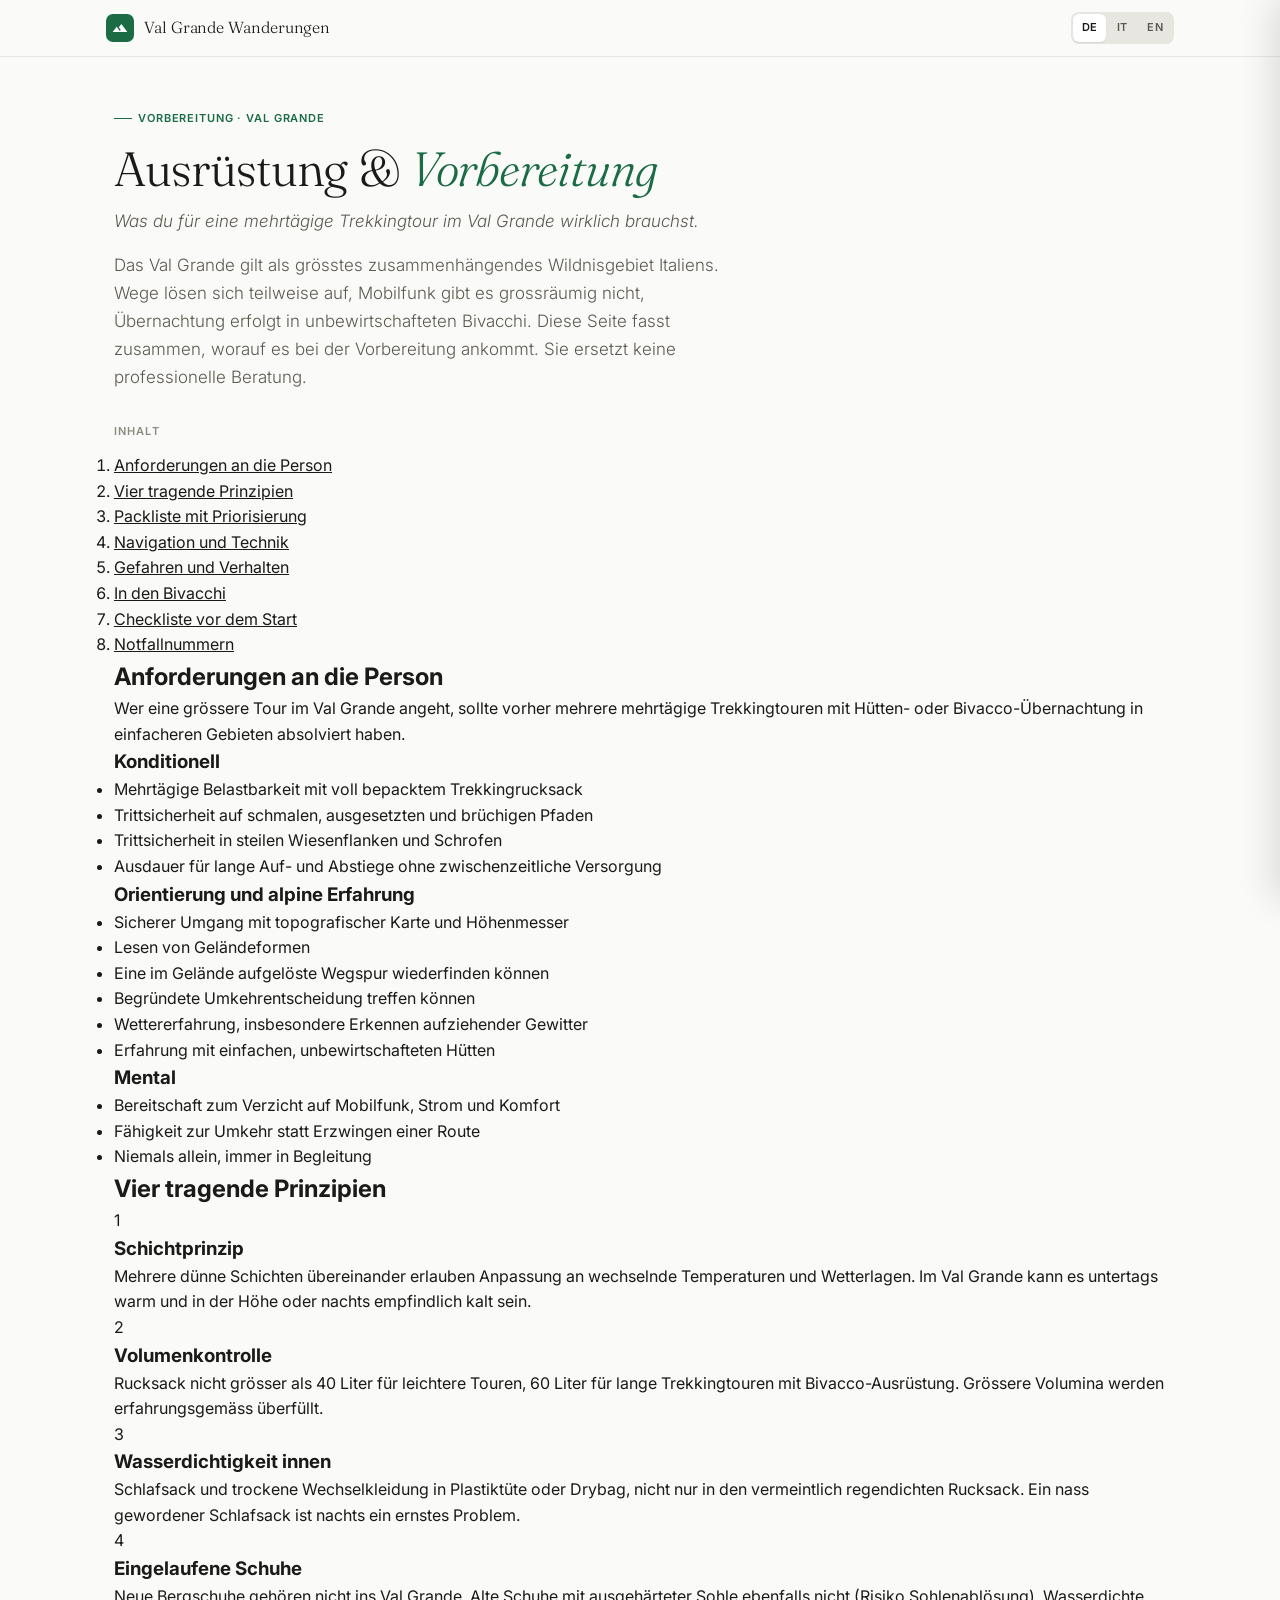
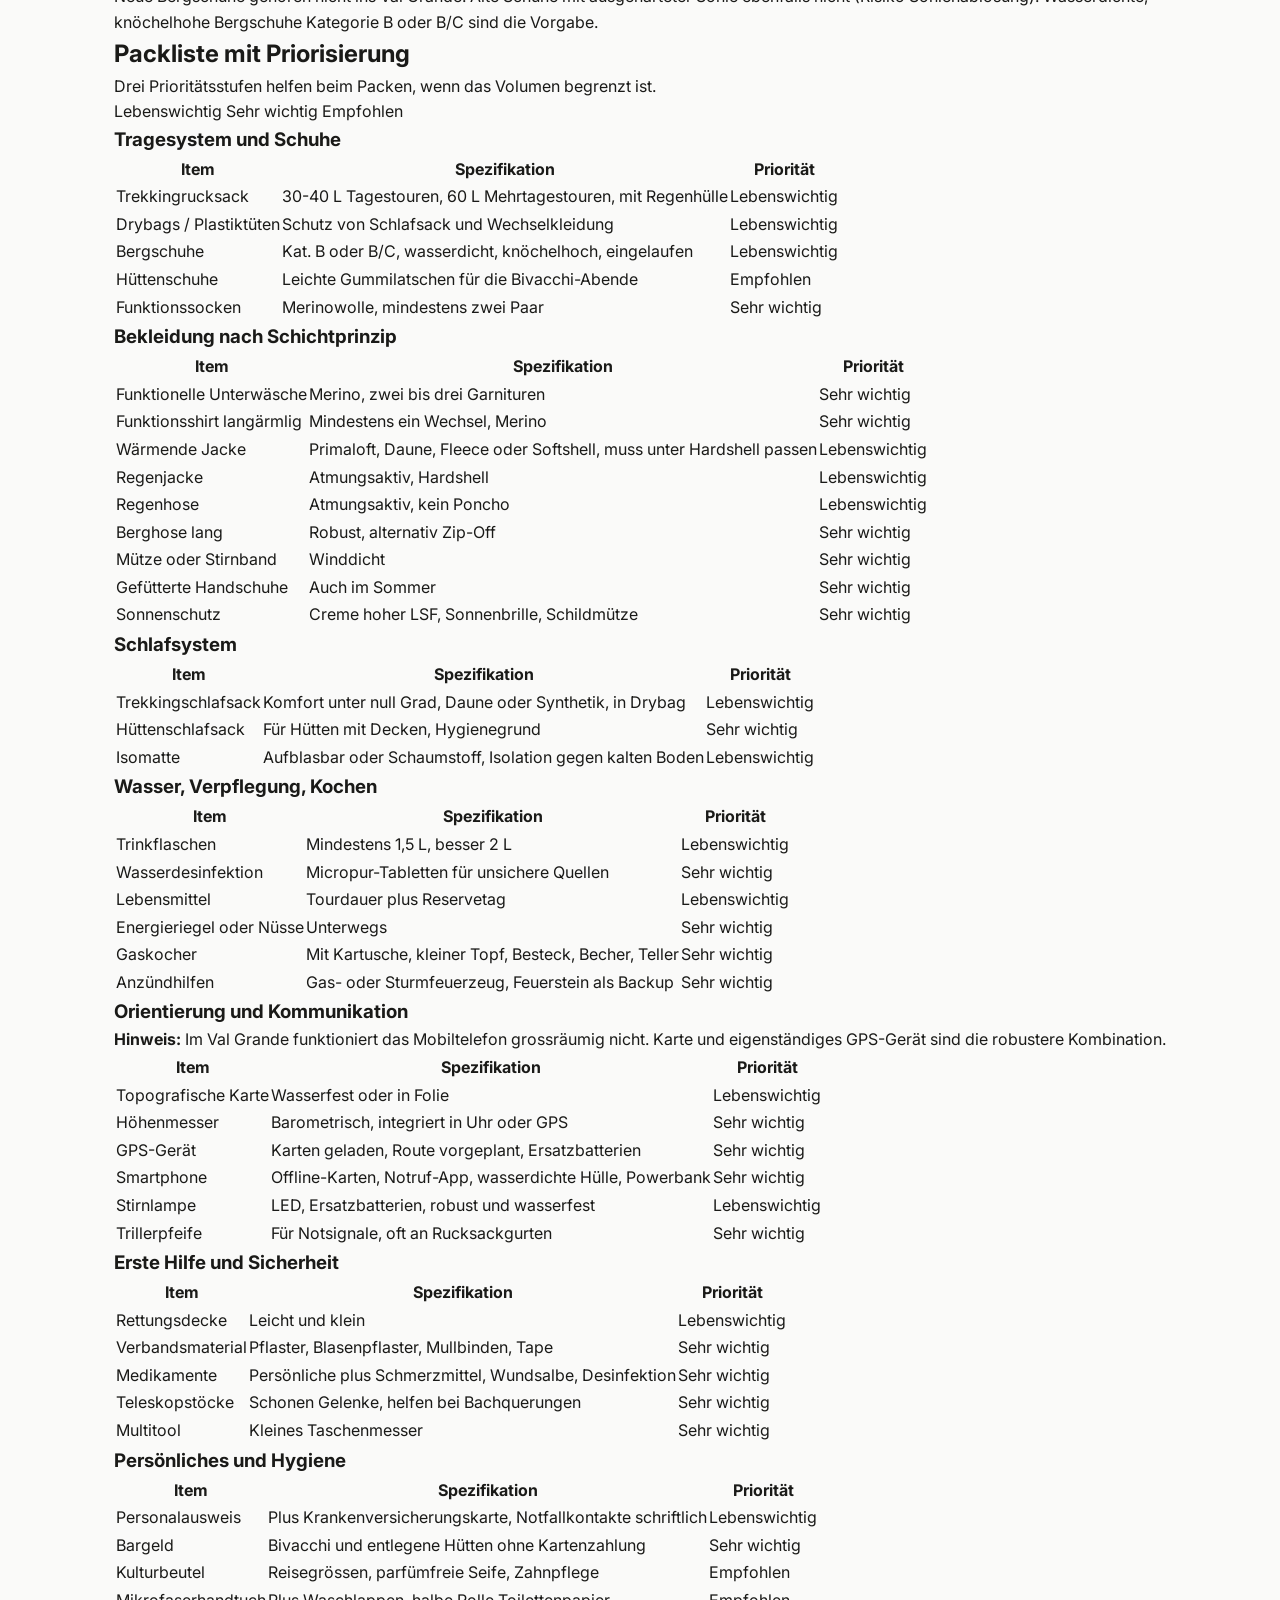
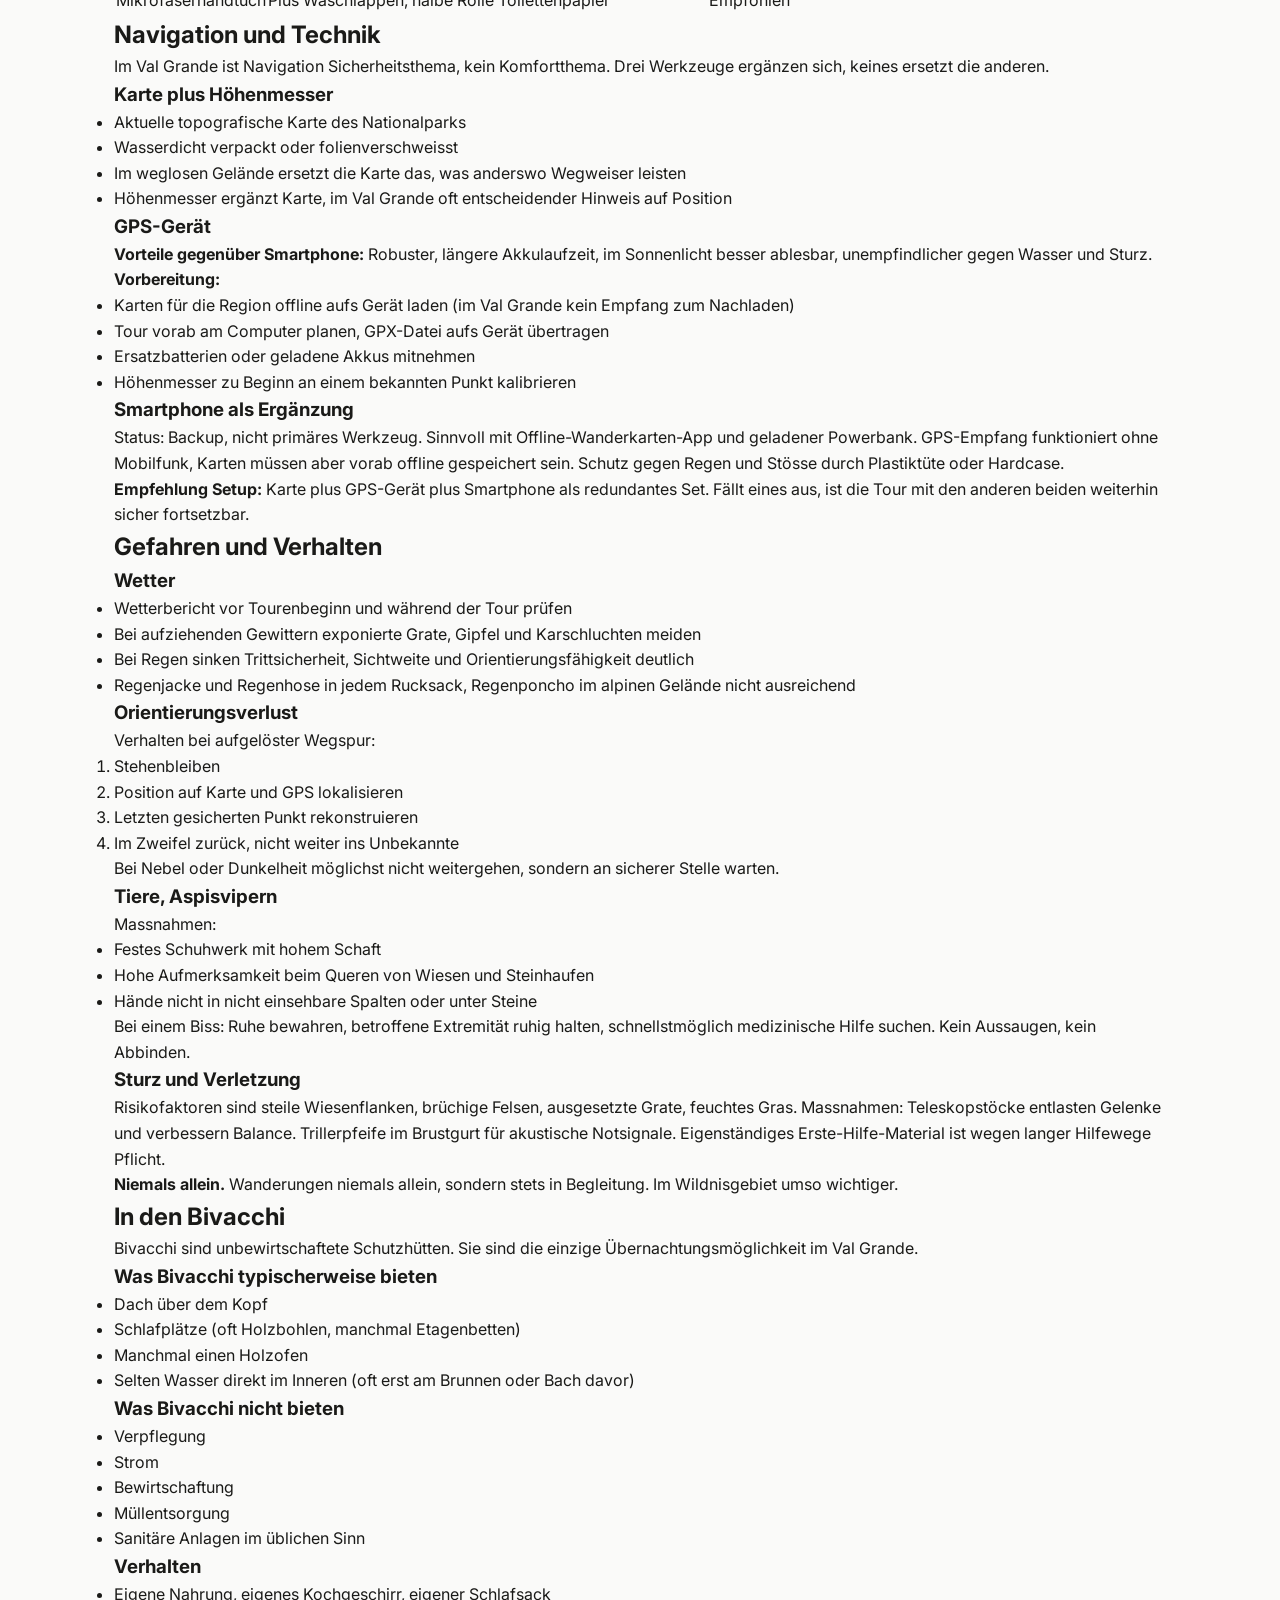
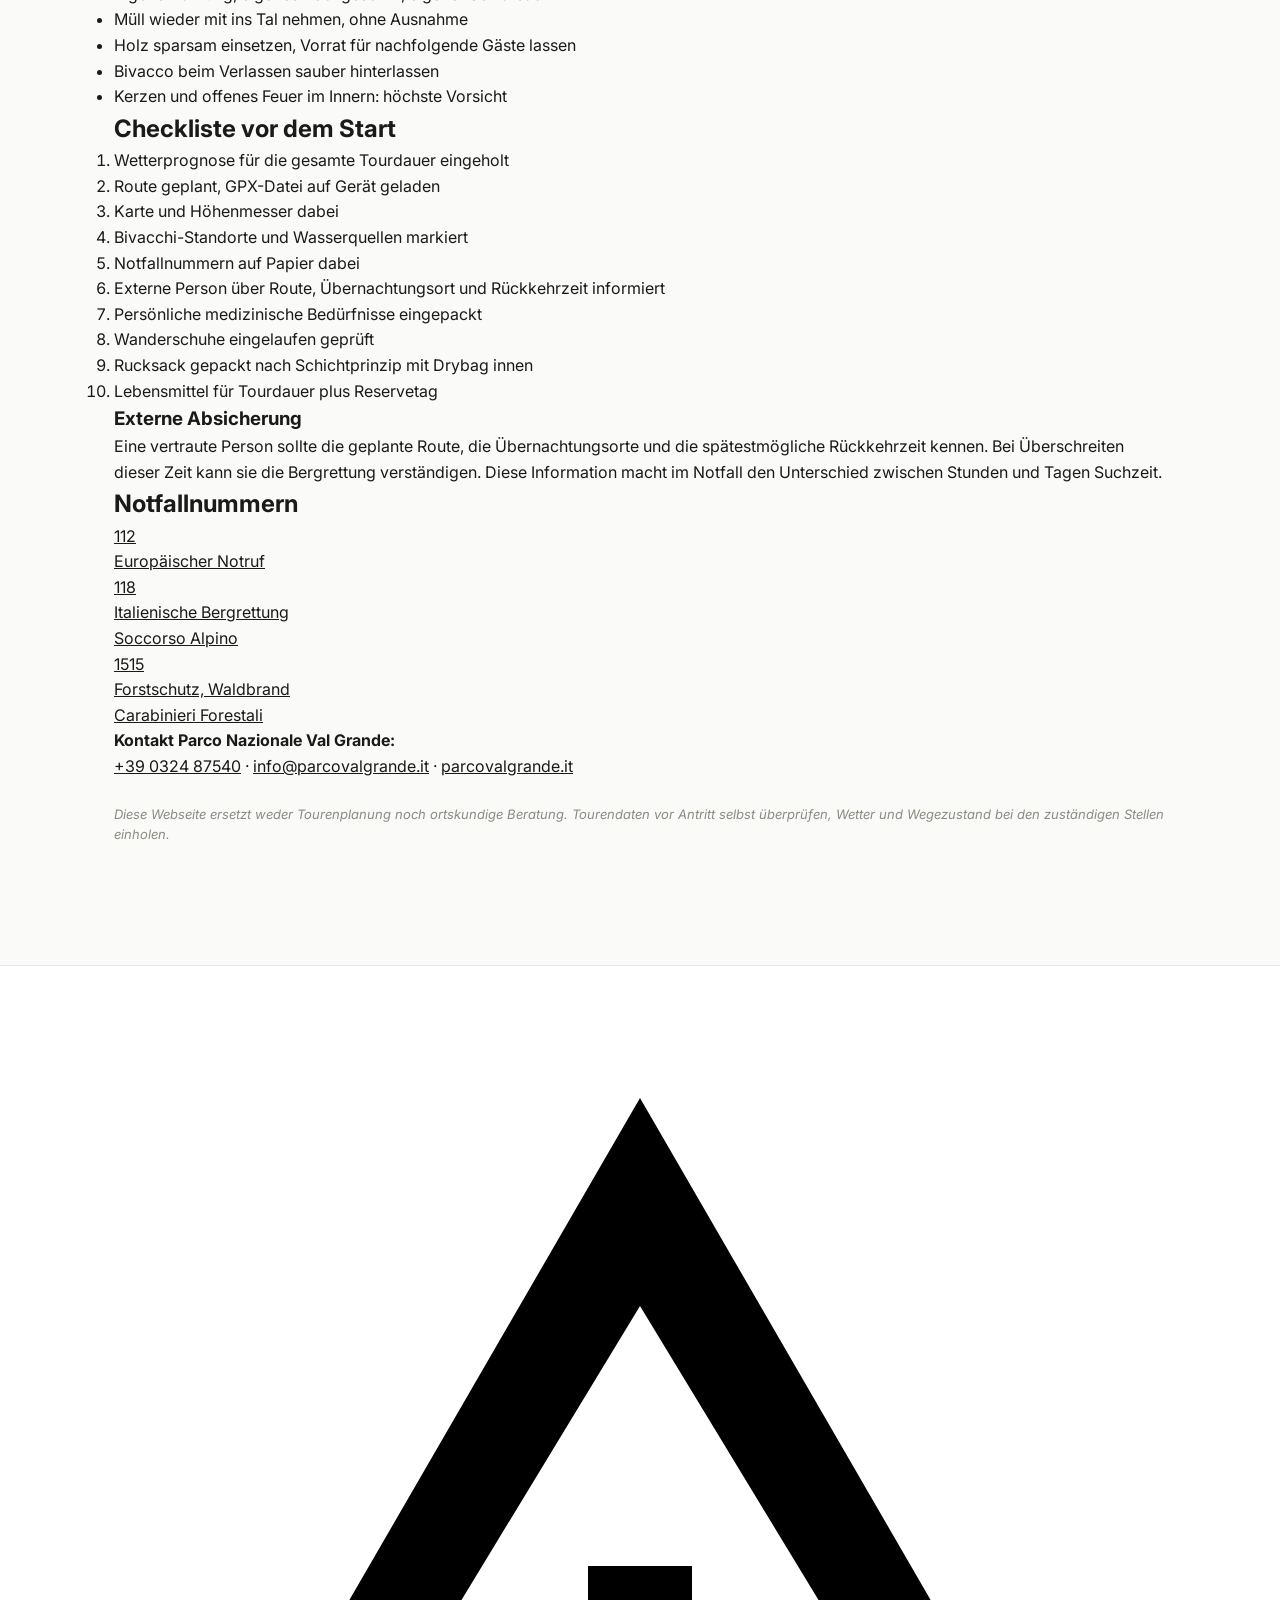
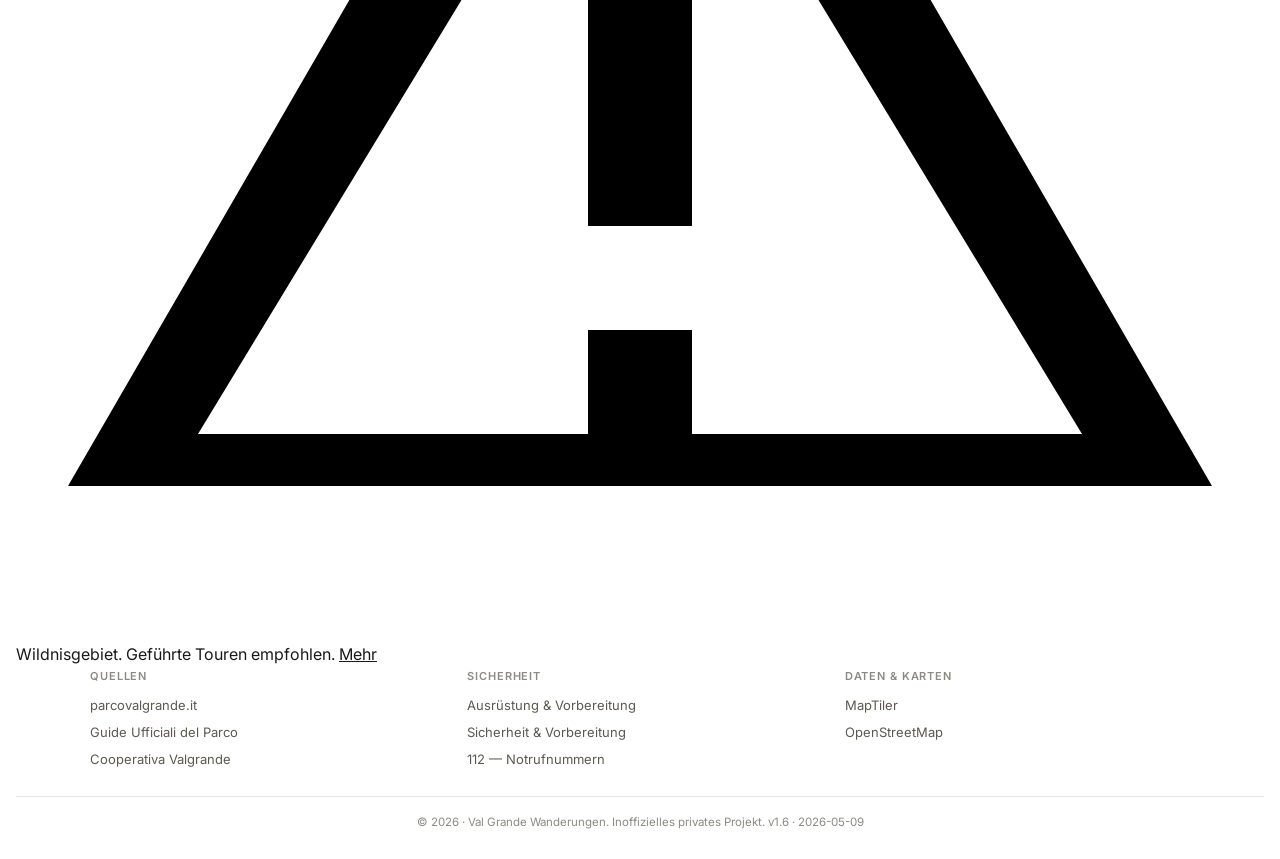
==== commit 9d1bea81: "Add files via upload" ====
--- a/ausruestung.html
+++ b/ausruestung.html
@@ -65,12 +65,12 @@
 <!-- TOPBAR -->
 <header class="topbar" role="banner">
   <div class="topbar-inner">
-    <a class="topbar-brand" href="index.html" aria-label="Zur Startseite">
+    <button class="topbar-brand" aria-label="Menü öffnen">
       <div class="topbar-icon" aria-hidden="true">
         <svg viewBox="0 0 24 24"><path d="M14 6l-3.75 5 2.85 3.8-1.6 1.2C9.81 13.75 7 10 7 10l-6 8h22L14 6z"/></svg>
       </div>
-      <span class="topbar-name" data-i18n="brand">Val Grande Wanderungen</span>
-    </a>
+      <span class="topbar-name" data-i18n="brand">Val Grande</span>
+    </button>
     <div class="topbar-right">
       <div class="lang-switcher" role="group" aria-label="Sprache wählen">
         <button class="lang-btn active" data-lang="de" aria-label="Deutsch">DE</button>
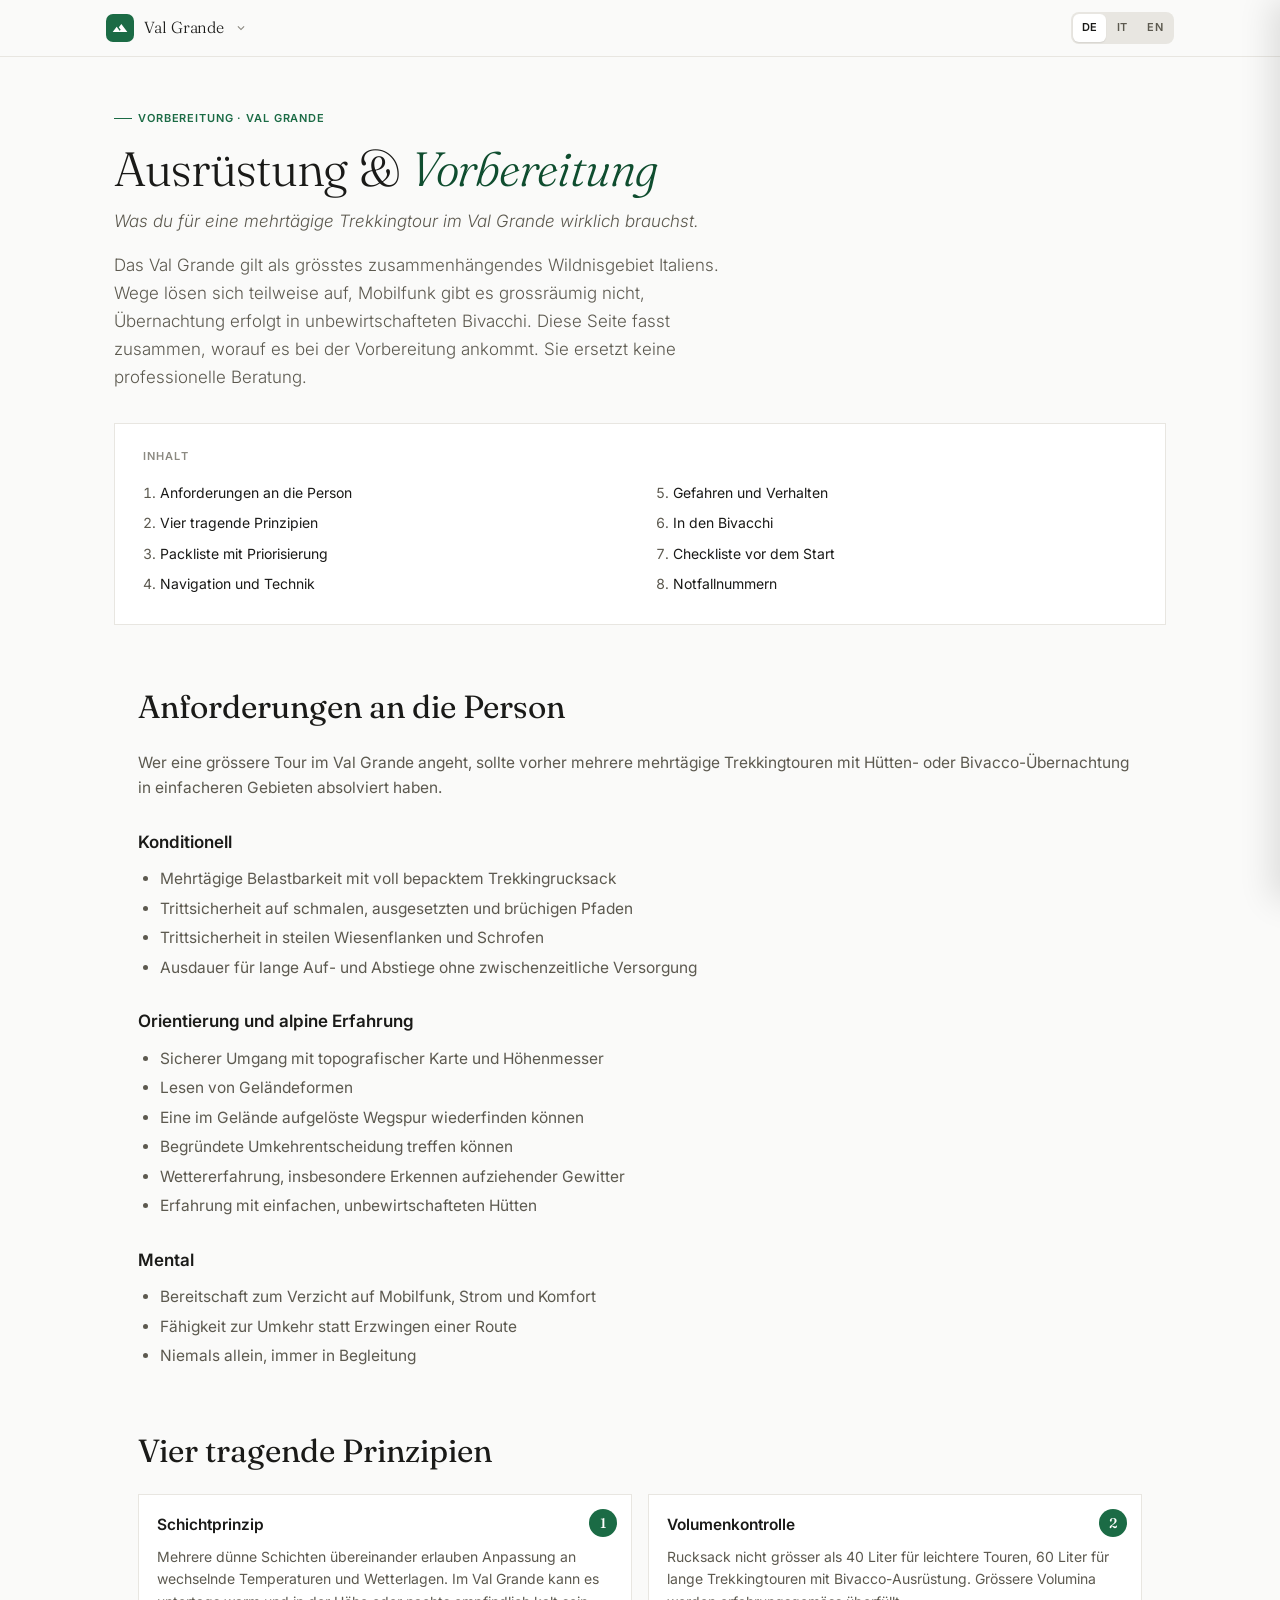
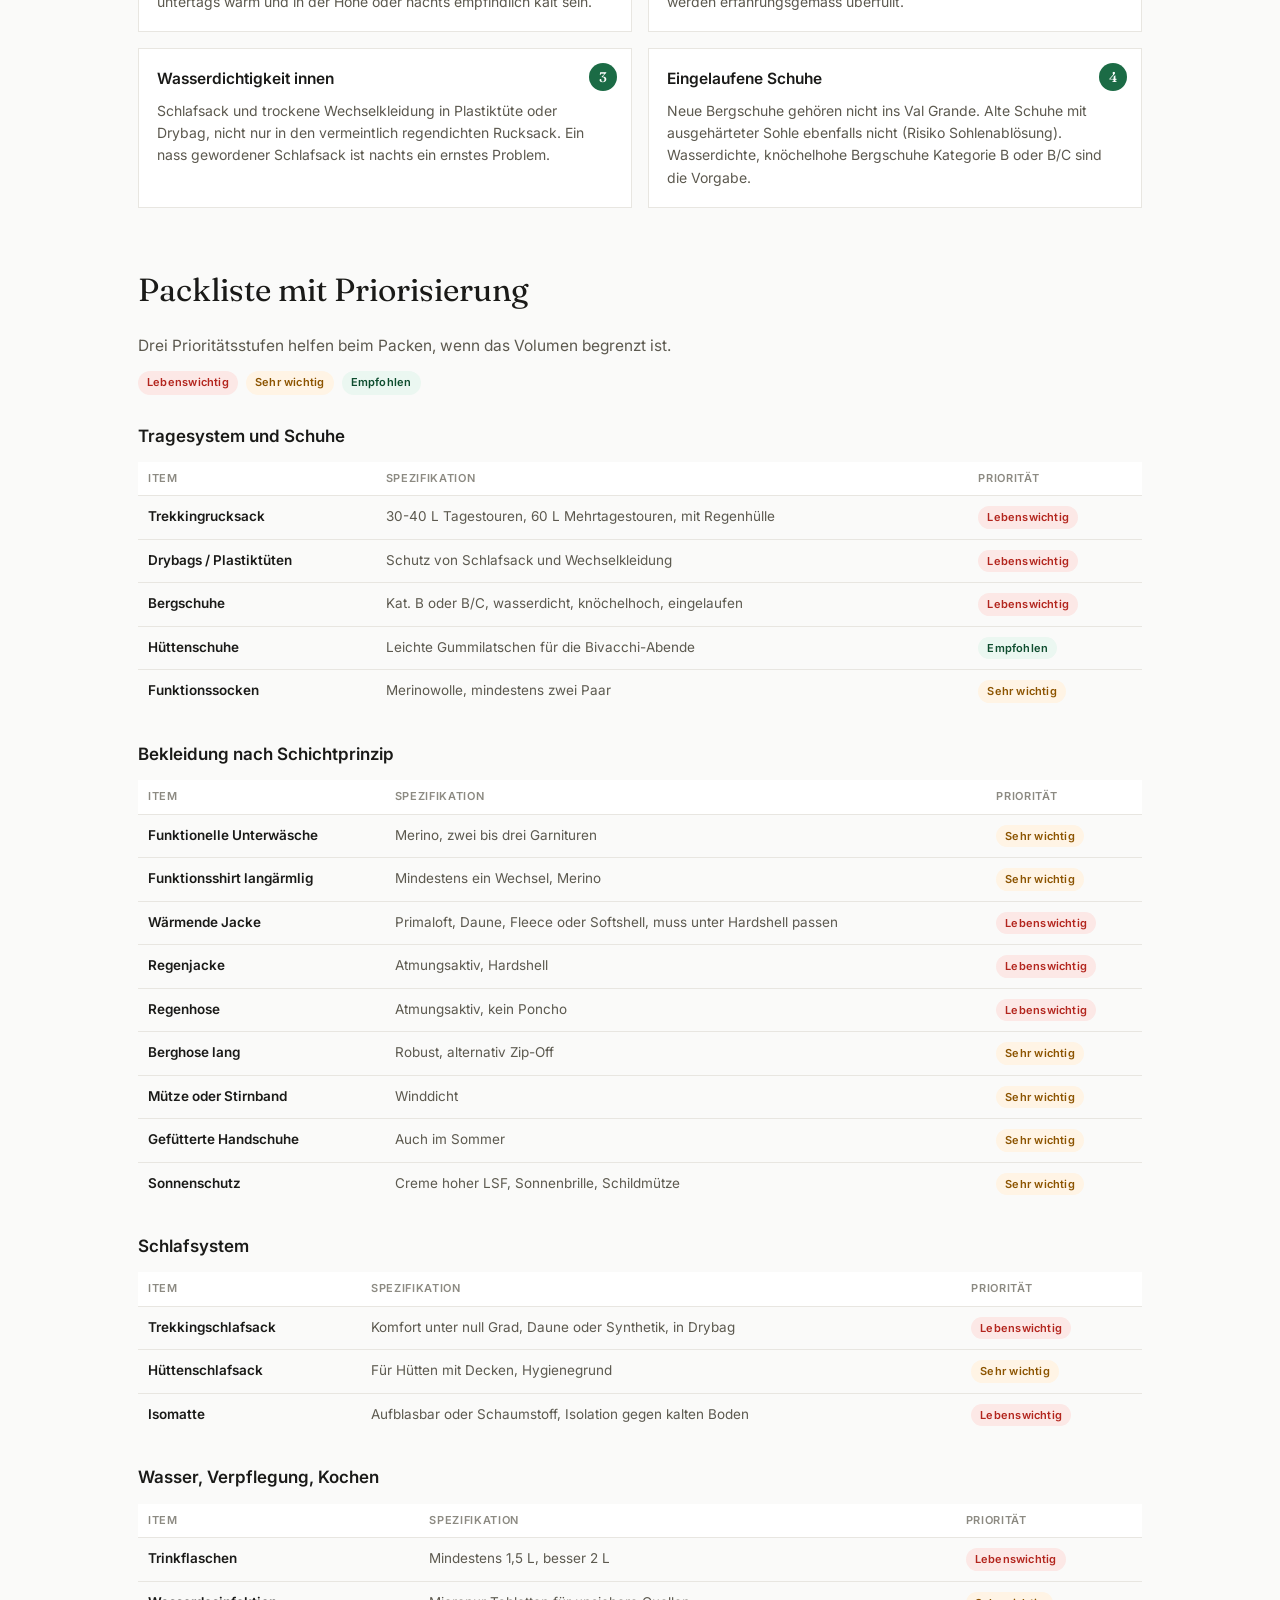
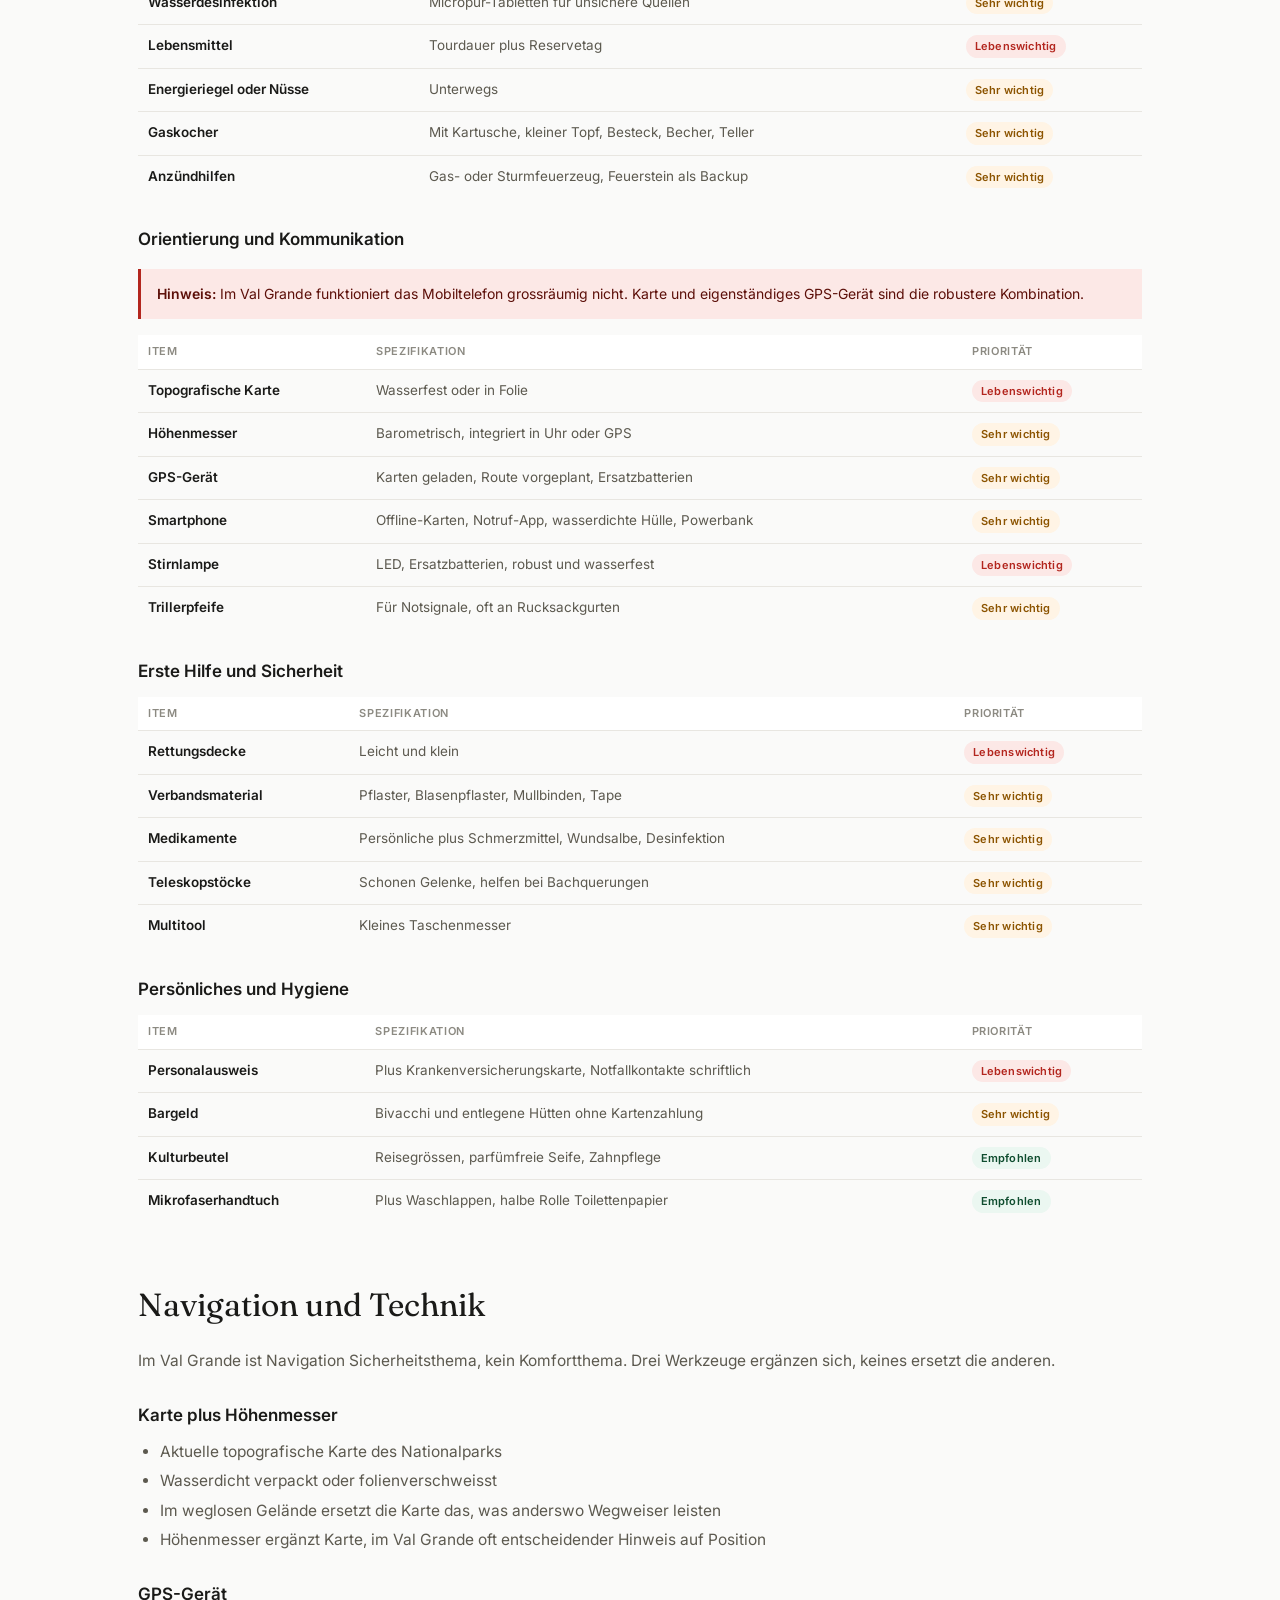
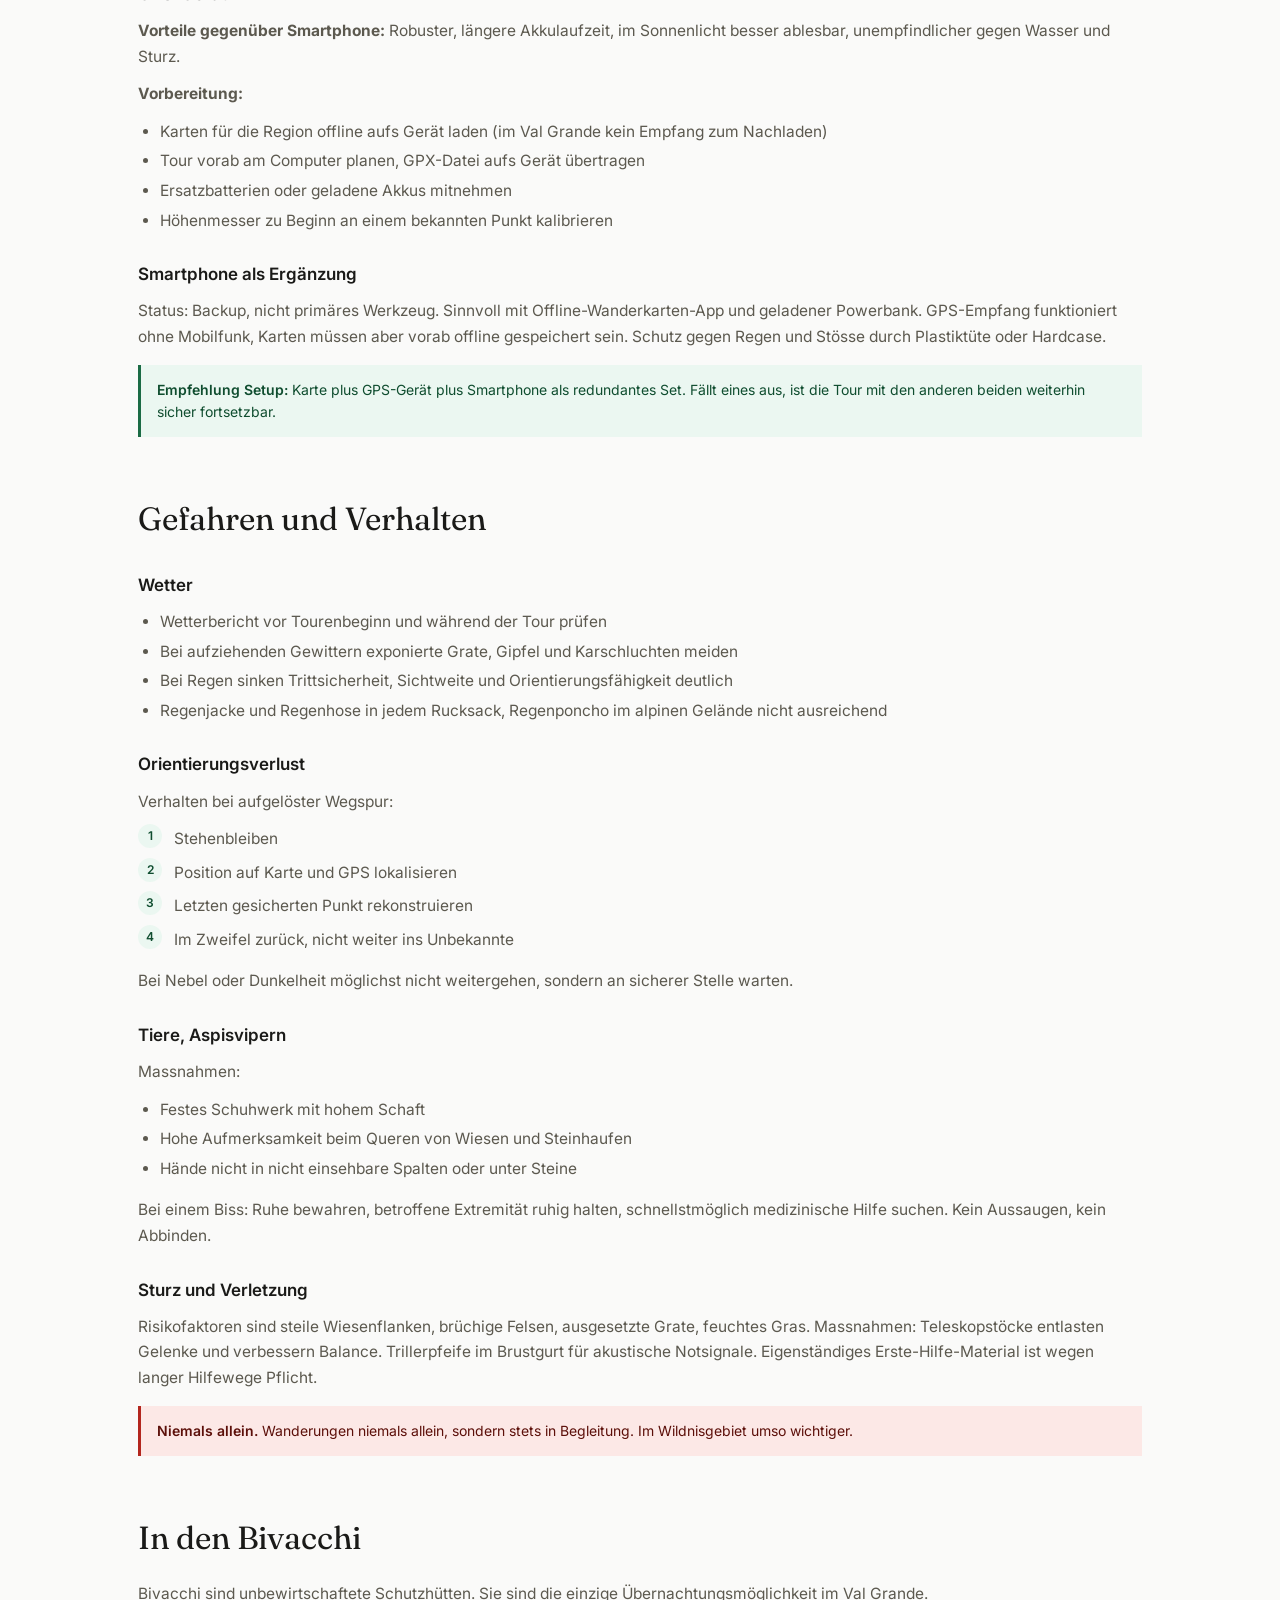
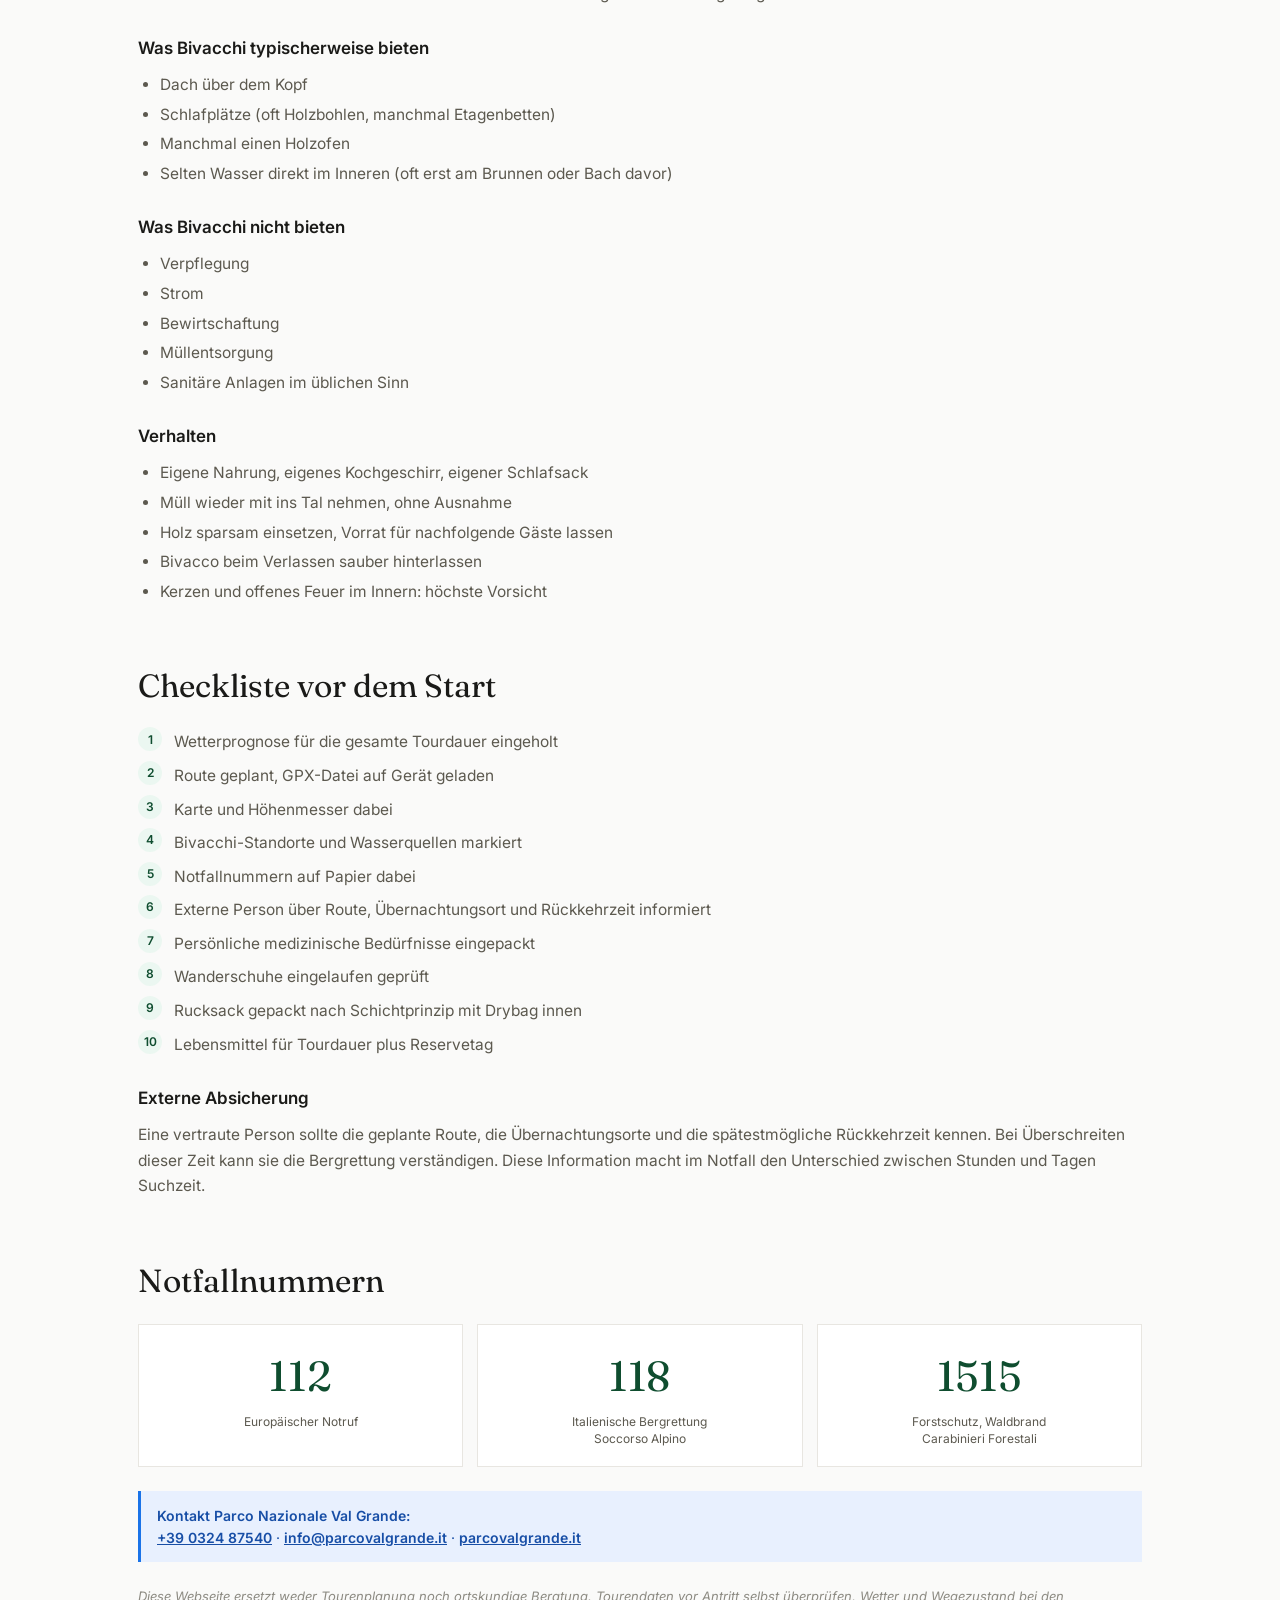
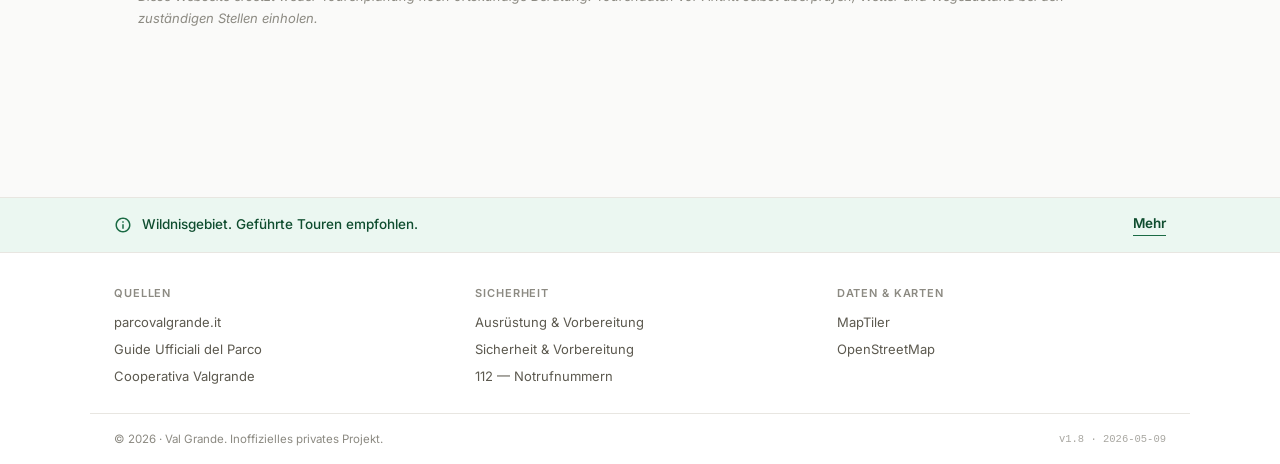
==== commit 24a43990: "Add files via upload" ====
--- a/ausruestung.html
+++ b/ausruestung.html
@@ -455,7 +455,7 @@
   <!-- Prominent wilderness/safety hint -->
   <div class="footer-hint">
     <div class="footer-hint-inner">
-      <svg class="footer-hint-icon" viewBox="0 0 24 24" aria-hidden="true"><path d="M12 2L1 21h22L12 2zm0 4l8.5 14h-17L12 6zm-1 5v5h2v-5h-2zm0 7v2h2v-2h-2z"/></svg>
+      <svg class="footer-hint-icon" viewBox="0 0 24 24" aria-hidden="true"><path d="M12 2C6.48 2 2 6.48 2 12s4.48 10 10 10 10-4.48 10-10S17.52 2 12 2zm0 18c-4.41 0-8-3.59-8-8s3.59-8 8-8 8 3.59 8 8-3.59 8-8 8zm-1-13h2v2h-2zm0 4h2v6h-2z"/></svg>
       <span class="footer-hint-text" data-i18n="footerWildernessHint">Wildnisgebiet. Geführte Touren empfohlen.</span>
       <a href="#" id="footer-safety-link-prominent" class="footer-hint-link" data-i18n="safetyMore">Mehr</a>
     </div>
--- a/assets/css/main.css
+++ b/assets/css/main.css
@@ -6,6 +6,18 @@
 /* RESET & BASE */
 *, *::before, *::after { box-sizing: border-box; margin: 0; padding: 0 }
 html { -webkit-text-size-adjust: 100%; scroll-behavior: smooth }
+
+/* Global SVG safety: prevent any SVG from breaking out of its container.
+   Without this, a missing parent rule can render an icon at full page width. */
+svg {
+  max-width: 100%;
+  height: auto;
+  display: inline-block;
+}
+svg:not([width]):not([height]) {
+  max-width: 24px;
+  max-height: 24px;
+}
 body {
   font-family: 'Inter', system-ui, -apple-system, sans-serif;
   background: var(--bg);
@@ -84,6 +96,21 @@
   gap: 10px;
   text-decoration: none;
   flex-shrink: 0;
+  cursor: pointer;
+  padding: 4px 8px 4px 4px;
+  margin-left: -4px;
+  border-radius: 8px;
+  background: transparent;
+  border: none;
+  font: inherit;
+  transition: background var(--transition);
+  position: relative;
+}
+.topbar-brand:hover {
+  background: var(--surface);
+}
+.topbar-brand[aria-expanded="true"] {
+  background: var(--surface);
 }
 .topbar-icon {
   width: 28px;
@@ -105,6 +132,97 @@
   white-space: nowrap;
   overflow: hidden;
   text-overflow: ellipsis;
+}
+.topbar-chevron {
+  width: 14px !important;
+  height: 14px !important;
+  fill: var(--text-tertiary);
+  transition: transform var(--transition);
+  flex-shrink: 0;
+}
+.topbar-brand[aria-expanded="true"] .topbar-chevron {
+  transform: rotate(180deg);
+}
+
+/* ============================================================
+   BRAND MENU (dropdown that opens on logo click)
+============================================================ */
+.brand-menu {
+  position: fixed;
+  top: 64px;
+  left: 16px;
+  width: min(calc(100% - 32px), 340px);
+  background: var(--surface);
+  border: 1px solid var(--border);
+  border-radius: var(--radius-lg);
+  box-shadow: var(--shadow-lg);
+  padding: 8px;
+  z-index: 200;
+  opacity: 0;
+  visibility: hidden;
+  transform: translateY(-8px);
+  transition: opacity var(--transition), transform var(--transition), visibility var(--transition);
+}
+.brand-menu.open {
+  opacity: 1;
+  visibility: visible;
+  transform: translateY(0);
+}
+@media (min-width: 700px) {
+  .brand-menu {
+    left: max(24px, calc(50% - var(--max-w) / 2 + 24px));
+  }
+}
+
+.brand-menu-item {
+  display: flex;
+  align-items: flex-start;
+  gap: 12px;
+  padding: 12px 14px;
+  border-radius: 10px;
+  text-decoration: none;
+  color: inherit;
+  transition: background var(--transition);
+}
+.brand-menu-item:hover {
+  background: var(--accent-pale);
+}
+.brand-menu-item.active {
+  background: var(--accent-pale);
+}
+.brand-menu-item.active .brand-menu-title { color: var(--accent-dark) }
+
+.brand-menu-icon {
+  width: 36px !important;
+  height: 36px !important;
+  flex-shrink: 0;
+  border-radius: 9px;
+  background: var(--accent-pale);
+  display: flex;
+  align-items: center;
+  justify-content: center;
+}
+.brand-menu-icon svg {
+  width: 18px !important;
+  height: 18px !important;
+  fill: var(--accent-dark);
+}
+.brand-menu-text {
+  flex: 1;
+  min-width: 0;
+}
+.brand-menu-title {
+  font-family: var(--font-display);
+  font-size: 15px;
+  font-weight: 400;
+  color: var(--text-primary);
+  margin-bottom: 2px;
+  line-height: 1.3;
+}
+.brand-menu-sub {
+  font-size: 12.5px;
+  color: var(--text-tertiary);
+  line-height: 1.4;
 }
 .topbar-right {
   display: flex;
@@ -968,12 +1086,55 @@
 footer {
   border-top: 1px solid var(--border);
   background: var(--surface);
-  padding: 28px 16px;
   margin-top: 40px;
 }
+
+/* Prominent wilderness hint at top of footer */
+.footer-hint {
+  background: var(--accent-pale);
+  border-bottom: 1px solid var(--border);
+}
+.footer-hint-inner {
+  max-width: var(--max-w);
+  margin: 0 auto;
+  padding: 14px 16px;
+  display: flex;
+  align-items: center;
+  gap: 10px;
+  font-size: 13px;
+  color: var(--accent-dark);
+  line-height: 1.45;
+}
+.footer-hint-icon {
+  flex-shrink: 0;
+  width: 18px;
+  height: 18px;
+  fill: var(--accent);
+}
+.footer-hint-text {
+  flex: 1;
+  min-width: 0;
+  font-weight: 500;
+}
+.footer-hint-link {
+  color: var(--accent-dark);
+  text-decoration: none;
+  font-weight: 600;
+  white-space: nowrap;
+  border-bottom: 1px solid var(--accent);
+  padding-bottom: 1px;
+  transition: opacity var(--transition);
+}
+.footer-hint-link:hover { opacity: 0.7 }
+
+@media (min-width: 768px) {
+  .footer-hint-inner { padding: 16px 24px; font-size: 13.5px }
+}
+
 .footer-inner {
   max-width: var(--max-w);
   margin: 0 auto;
+  padding: 28px 16px 0;
   display: grid;
   grid-template-columns: 1fr;
   gap: 20px;
@@ -996,16 +1157,308 @@
 }
 .footer-section a:hover { color: var(--accent) }
 .footer-bottom {
+  max-width: var(--max-w);
+  margin: 0 auto;
   border-top: 1px solid var(--border);
   margin-top: 20px;
-  padding-top: 16px;
+  padding: 16px;
   font-size: 11.5px;
   color: var(--text-tertiary);
   text-align: center;
+  display: flex;
+  flex-direction: column;
+  align-items: center;
+  gap: 4px;
+}
+.footer-version {
+  font-family: ui-monospace, "SF Mono", Menlo, monospace;
+  font-size: 10.5px;
+  color: var(--text-tertiary);
+  opacity: 0.75;
 }
 
 @media (min-width: 700px) {
-  .footer-inner { grid-template-columns: repeat(3, 1fr); gap: 32px }
+  .footer-inner { grid-template-columns: repeat(3, 1fr); gap: 32px; padding: 32px 24px 0 }
+  .footer-bottom { padding: 16px 24px; flex-direction: row; justify-content: space-between }
+}
+
+/* ============================================================
+   EQUIPMENT PAGE
+============================================================ */
+.toc {
+  max-width: var(--max-w);
+  margin: 0 auto 32px;
+  padding: 20px 16px;
+  background: var(--surface);
+  border: 1px solid var(--border);
+  border-radius: var(--radius);
+}
+.toc .section-label { margin-bottom: 12px }
+.toc-list {
+  list-style: decimal inside;
+  padding: 0;
+  margin: 0;
+  columns: 1;
+}
+.toc-list li {
+  padding: 4px 0;
+  font-size: 14px;
+  color: var(--text-secondary);
+}
+.toc-list a {
+  color: var(--text-primary);
+  text-decoration: none;
+  border-bottom: 1px solid transparent;
+  transition: border-color var(--transition);
+}
+.toc-list a:hover { border-color: var(--accent) }
+
+@media (min-width: 700px) {
+  .toc { padding: 24px 28px }
+  .toc-list { columns: 2; column-gap: 32px }
+}
+
+.prose {
+  max-width: var(--max-w);
+  margin: 0 auto 48px;
+  padding: 0 16px;
+}
+.prose h2 {
+  font-family: 'Fraunces', Georgia, serif;
+  font-size: 28px;
+  font-weight: 400;
+  margin: 40px 0 16px;
+  color: var(--text-primary);
+  scroll-margin-top: 80px;
+}
+.prose h3 {
+  font-size: 16px;
+  font-weight: 600;
+  margin: 24px 0 10px;
+  color: var(--text-primary);
+}
+.prose p {
+  font-size: 15px;
+  line-height: 1.65;
+  color: var(--text-secondary);
+  margin-bottom: 12px;
+}
+.prose ul, .prose ol {
+  font-size: 15px;
+  line-height: 1.65;
+  color: var(--text-secondary);
+  padding-left: 22px;
+  margin-bottom: 16px;
+}
+.prose ul li, .prose ol li { margin-bottom: 4px }
+.prose .numbered {
+  counter-reset: nlist;
+  list-style: none;
+  padding-left: 0;
+}
+.prose .numbered li {
+  counter-increment: nlist;
+  position: relative;
+  padding-left: 36px;
+  margin-bottom: 8px;
+}
+.prose .numbered li::before {
+  content: counter(nlist);
+  position: absolute;
+  left: 0;
+  top: -2px;
+  width: 24px;
+  height: 24px;
+  background: var(--accent-pale);
+  color: var(--accent-dark);
+  border-radius: 50%;
+  display: flex;
+  align-items: center;
+  justify-content: center;
+  font-size: 12px;
+  font-weight: 600;
+}
+
+@media (min-width: 700px) {
+  .prose { padding: 0 24px }
+  .prose h2 { font-size: 32px; margin: 56px 0 18px }
+  .prose h3 { font-size: 17px; margin: 28px 0 10px }
+  .prose p, .prose ul, .prose ol { font-size: 15.5px }
+}
+
+/* Principle grid */
+.principle-grid {
+  display: grid;
+  grid-template-columns: 1fr;
+  gap: 14px;
+  margin: 16px 0 24px;
+}
+.principle {
+  padding: 18px;
+  background: var(--surface);
+  border: 1px solid var(--border);
+  border-radius: var(--radius);
+  position: relative;
+}
+.principle-num {
+  position: absolute;
+  top: 14px;
+  right: 14px;
+  width: 28px;
+  height: 28px;
+  background: var(--accent);
+  color: white;
+  border-radius: 50%;
+  display: flex;
+  align-items: center;
+  justify-content: center;
+  font-family: 'Fraunces', serif;
+  font-size: 14px;
+  font-weight: 500;
+}
+.principle h3 {
+  margin: 0 0 8px;
+  padding-right: 36px;
+  font-size: 15.5px;
+}
+.principle p {
+  font-size: 14px;
+  line-height: 1.6;
+  margin: 0;
+}
+
+@media (min-width: 700px) {
+  .principle-grid { grid-template-columns: repeat(2, 1fr); gap: 16px }
+}
+
+/* Pack table */
+.pack-table {
+  width: 100%;
+  border-collapse: collapse;
+  margin: 12px 0 20px;
+  font-size: 13.5px;
+}
+.pack-table thead th {
+  text-align: left;
+  font-size: 11px;
+  font-weight: 600;
+  letter-spacing: 0.06em;
+  text-transform: uppercase;
+  color: var(--text-tertiary);
+  padding: 8px 10px;
+  border-bottom: 1px solid var(--border);
+  background: var(--surface);
+}
+.pack-table tbody td {
+  padding: 10px;
+  border-bottom: 1px solid var(--border);
+  vertical-align: top;
+  color: var(--text-secondary);
+  line-height: 1.5;
+}
+.pack-table tbody td:first-child {
+  font-weight: 600;
+  color: var(--text-primary);
+  white-space: nowrap;
+}
+.pack-table tbody tr:last-child td { border-bottom: none }
+
+@media (max-width: 699px) {
+  .pack-table { font-size: 13px }
+  .pack-table thead th:nth-child(2),
+  .pack-table tbody td:nth-child(2) { font-size: 12.5px }
+  .pack-table tbody td:first-child { white-space: normal }
+}
+
+/* Badges */
+.badge {
+  display: inline-block;
+  padding: 3px 9px;
+  border-radius: 999px;
+  font-size: 11px;
+  font-weight: 600;
+  letter-spacing: 0.02em;
+  white-space: nowrap;
+}
+.badge-vital { background: #FCE8E6; color: #B3261E }
+.badge-major { background: #FFF4E5; color: #8C5400 }
+.badge-recommended { background: var(--accent-pale); color: var(--accent-dark) }
+
+.legend {
+  display: flex;
+  gap: 8px;
+  flex-wrap: wrap;
+  margin: 8px 0 16px;
+}
+
+/* Callouts */
+.callout {
+  margin: 16px 0;
+  padding: 14px 16px;
+  border-radius: var(--radius);
+  background: var(--accent-pale);
+  border-left: 3px solid var(--accent);
+  font-size: 14px;
+  line-height: 1.55;
+  color: var(--accent-dark);
+}
+.callout strong { font-weight: 600 }
+.callout-warning {
+  background: #FCE8E6;
+  border-left-color: #B3261E;
+  color: #5C0F09;
+}
+.callout-info {
+  background: #E8F0FE;
+  border-left-color: #1A73E8;
+  color: #174EA6;
+}
+.callout a { color: inherit; font-weight: 600 }
+
+/* Emergency grid */
+.emergency-grid {
+  display: grid;
+  grid-template-columns: 1fr;
+  gap: 12px;
+  margin: 16px 0 24px;
+}
+.emergency-card {
+  display: block;
+  padding: 18px;
+  background: var(--surface);
+  border: 1px solid var(--border);
+  border-radius: var(--radius);
+  text-decoration: none;
+  text-align: center;
+  transition: border-color var(--transition), transform var(--transition);
+}
+.emergency-card:hover {
+  border-color: var(--accent);
+  transform: translateY(-1px);
+}
+.emergency-num {
+  font-family: 'Fraunces', serif;
+  font-size: 36px;
+  font-weight: 400;
+  color: var(--accent-dark);
+  letter-spacing: 0.02em;
+  margin-bottom: 4px;
+}
+.emergency-label {
+  font-size: 12px;
+  color: var(--text-secondary);
+  line-height: 1.4;
+}
+
+@media (min-width: 700px) {
+  .emergency-grid { grid-template-columns: repeat(3, 1fr); gap: 14px }
+  .emergency-num { font-size: 42px }
+}
+
+/* Hero variant on equipment page (no map below) */
+.hero h1 em {
+  font-style: italic;
+  color: var(--accent-dark);
 }
 
 /* ============================================================
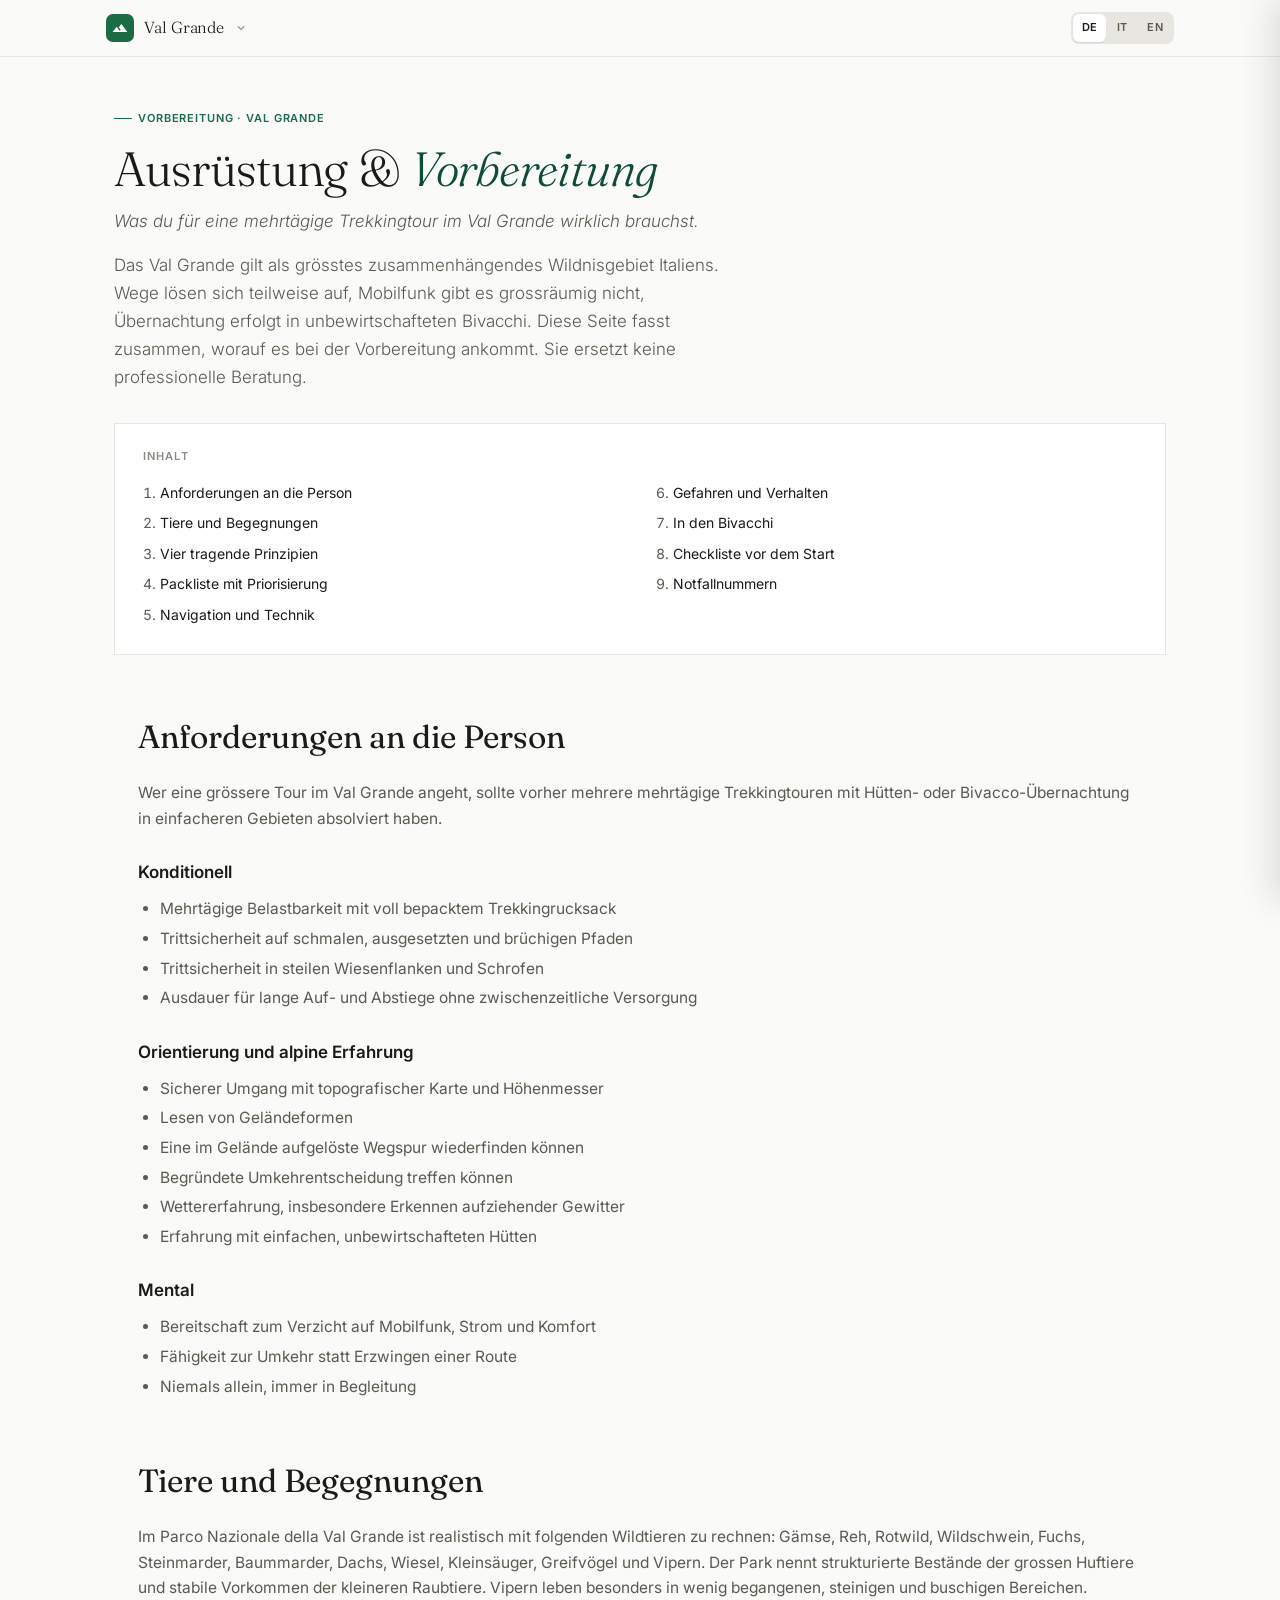
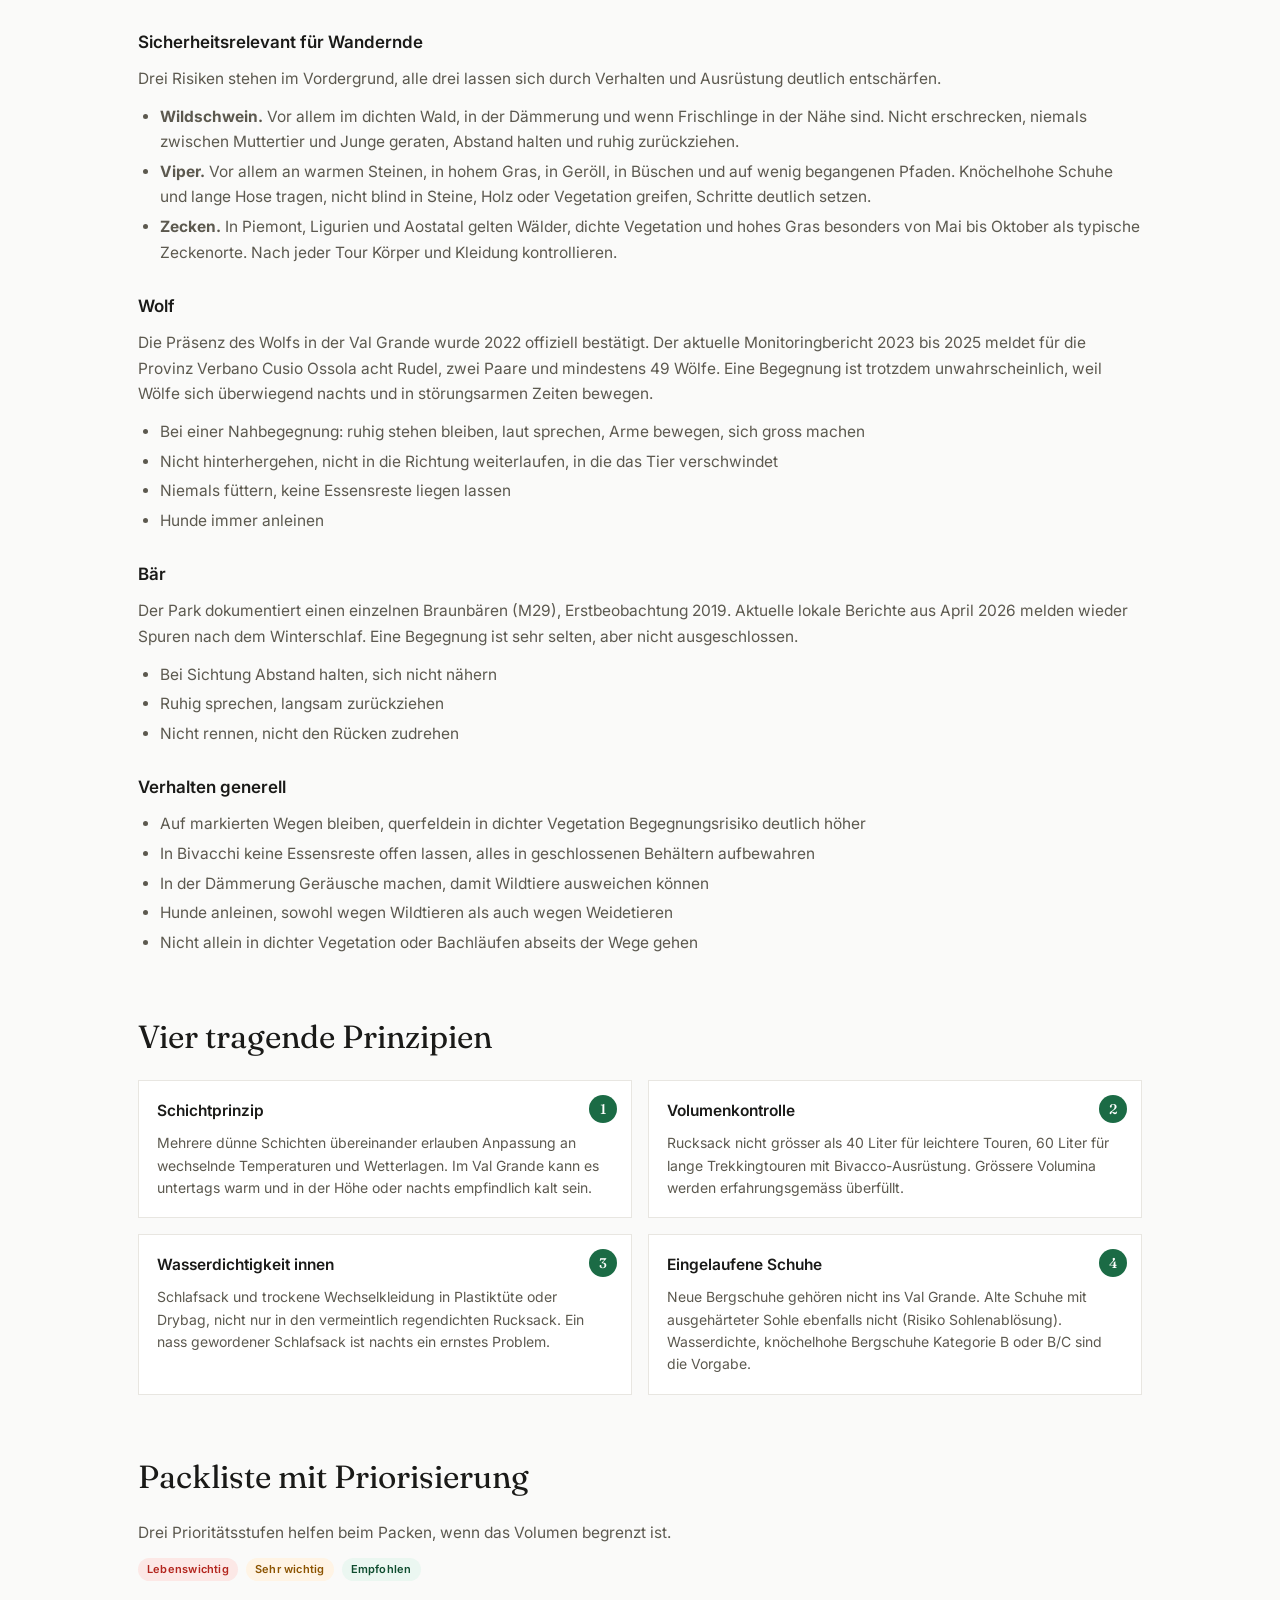
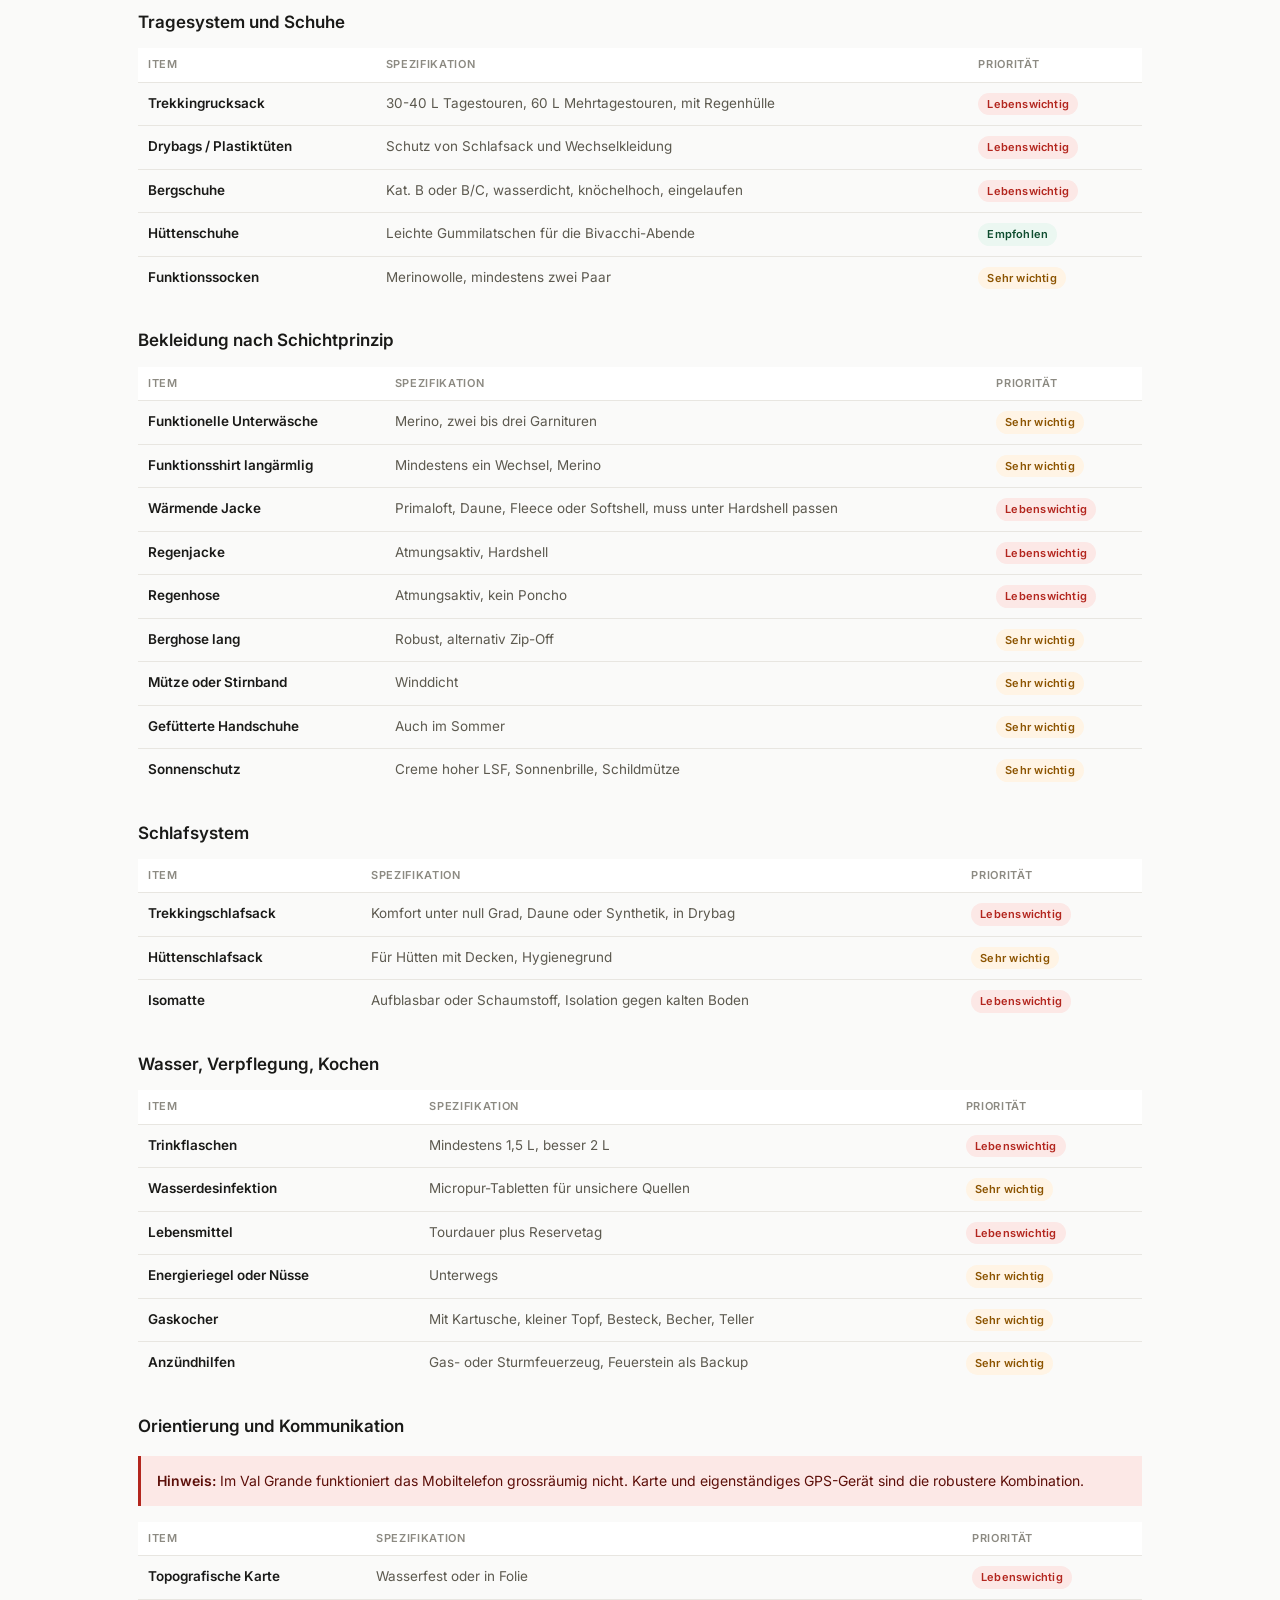
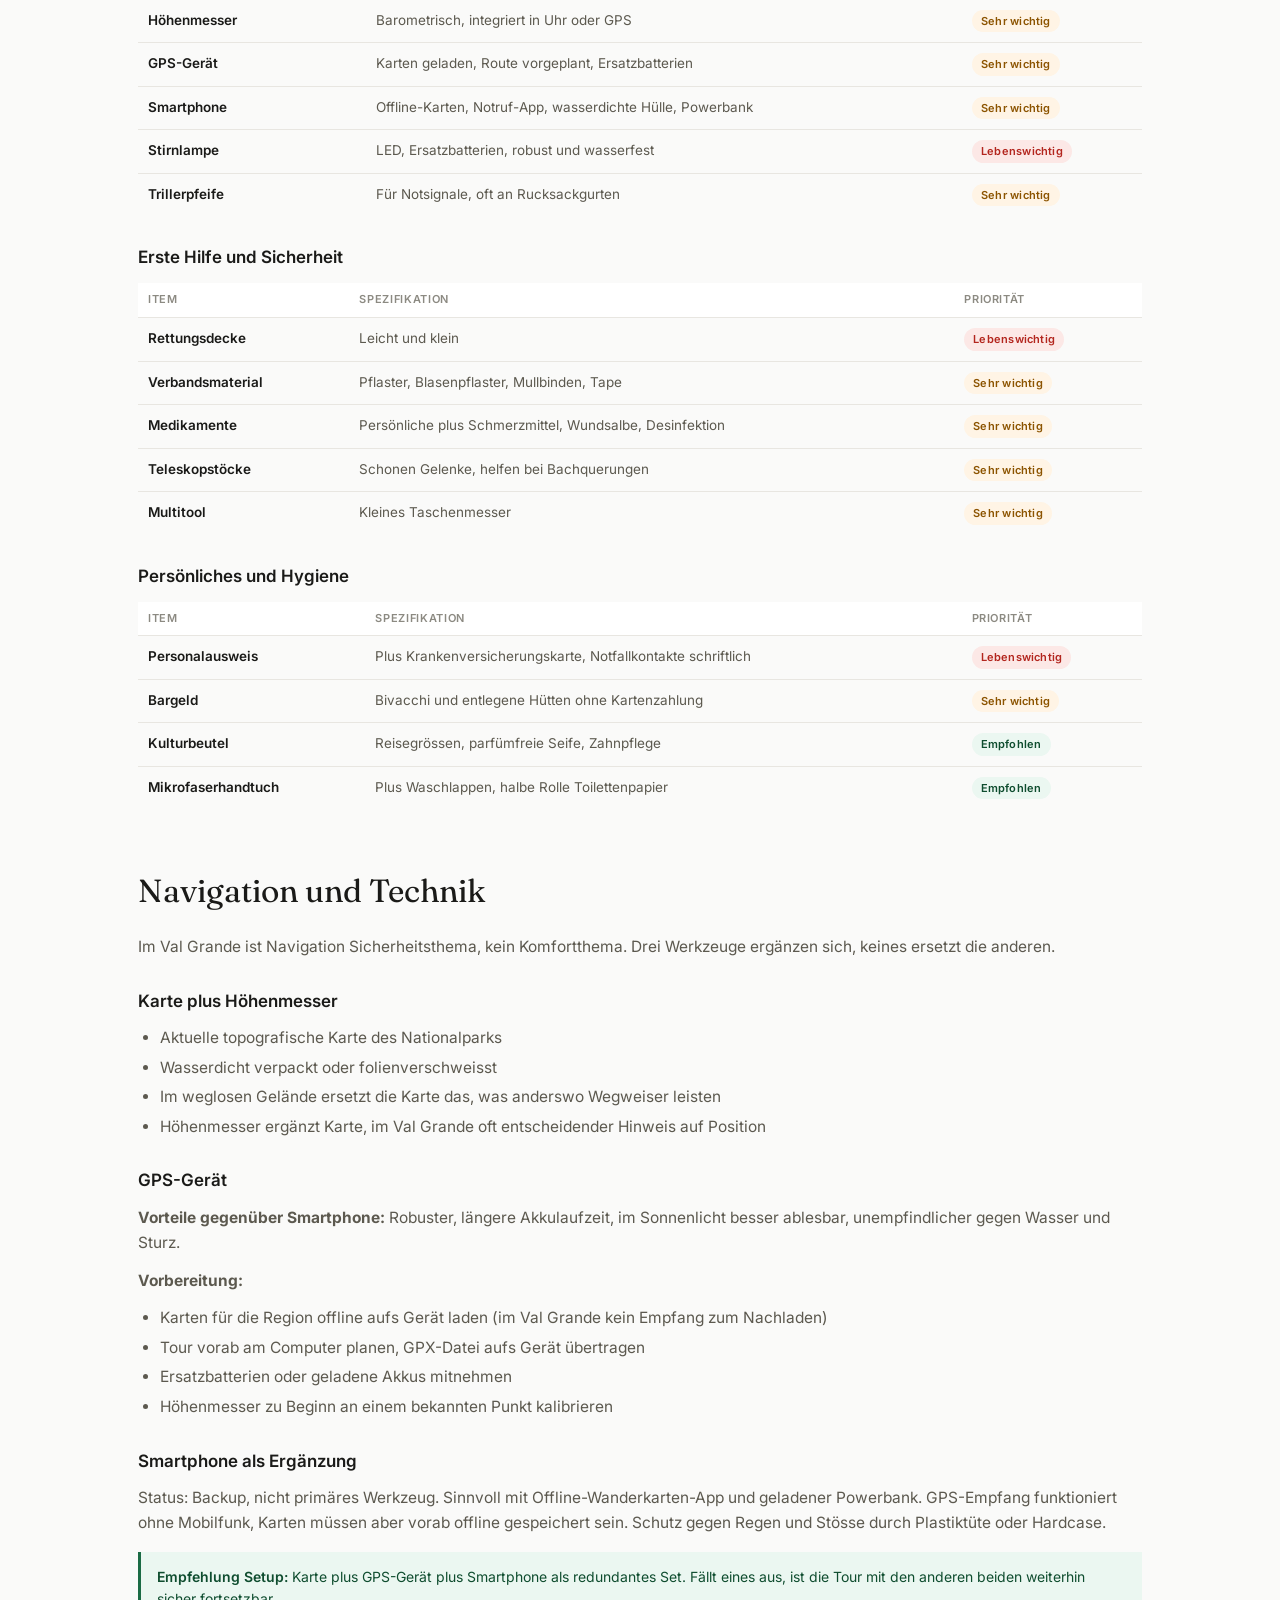
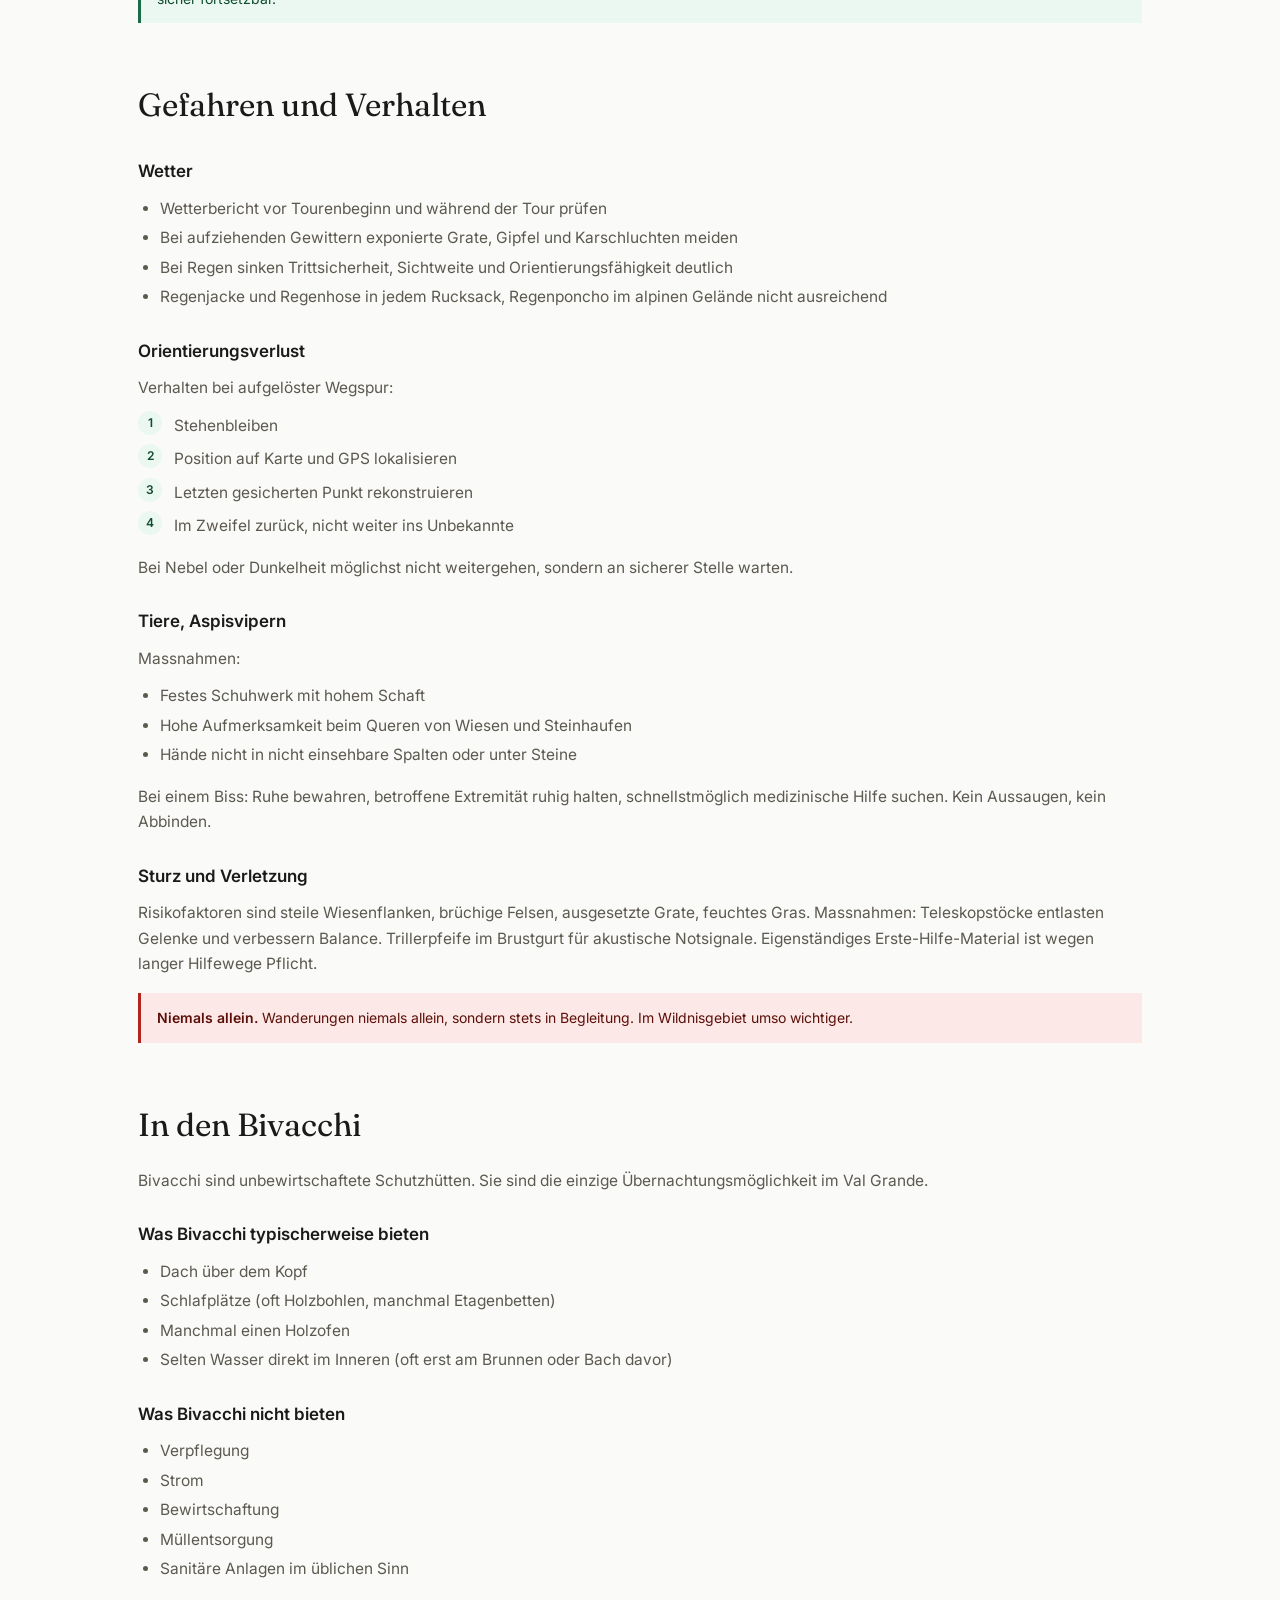
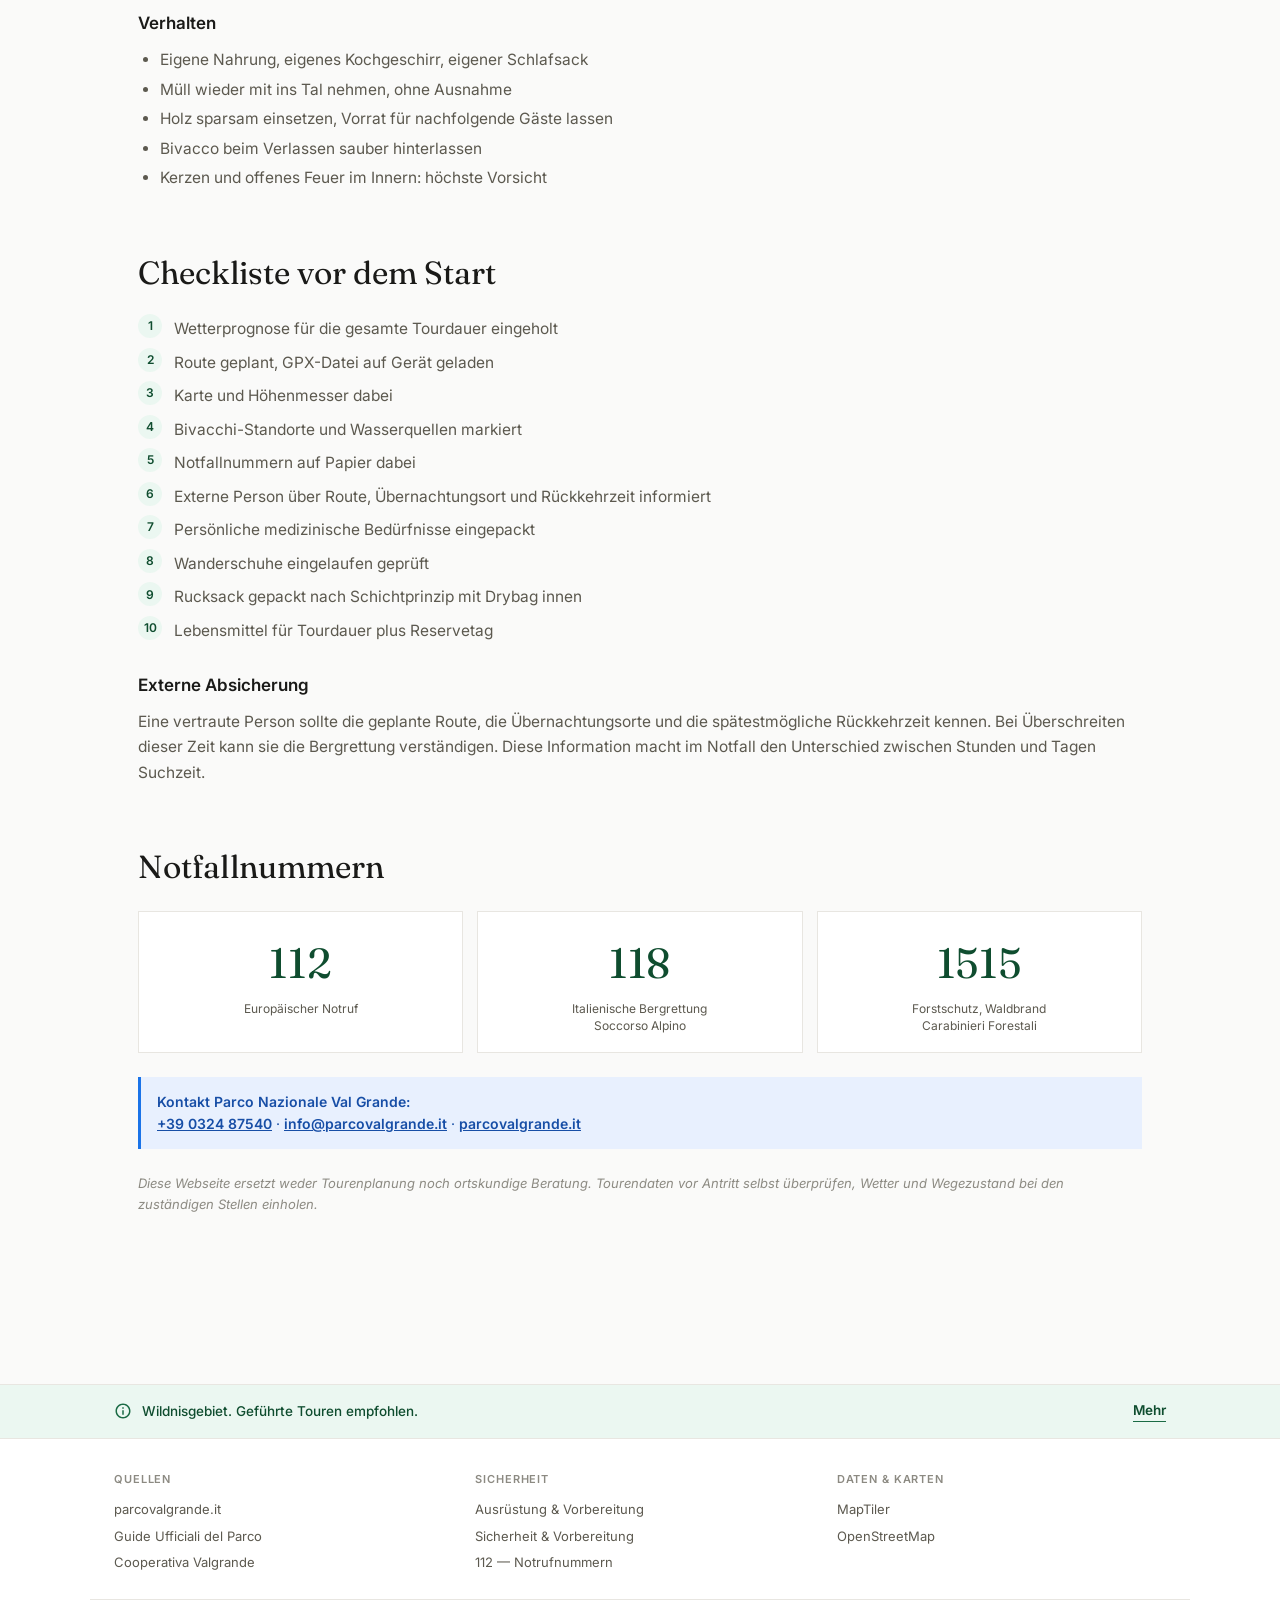
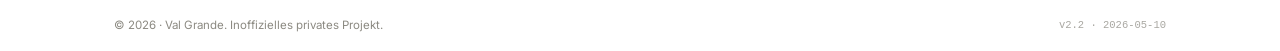
==== commit 5d782541: "Add files via upload" ====
--- a/ausruestung.html
+++ b/ausruestung.html
@@ -129,6 +129,7 @@
     <div class="section-label">Inhalt</div>
     <ol class="toc-list">
       <li><a href="#anforderungen">Anforderungen an die Person</a></li>
+      <li><a href="#tiere">Tiere und Begegnungen</a></li>
       <li><a href="#prinzipien">Vier tragende Prinzipien</a></li>
       <li><a href="#packliste">Packliste mit Priorisierung</a></li>
       <li><a href="#navigation">Navigation und Technik</a></li>
@@ -170,7 +171,48 @@
     </ul>
   </section>
 
-  <!-- 2. Prinzipien -->
+  <!-- 2. Tiere und Begegnungen -->
+  <section id="tiere" class="prose">
+    <h2>Tiere und Begegnungen</h2>
+    <p>Im Parco Nazionale della Val Grande ist realistisch mit folgenden Wildtieren zu rechnen: Gämse, Reh, Rotwild, Wildschwein, Fuchs, Steinmarder, Baummarder, Dachs, Wiesel, Kleinsäuger, Greifvögel und Vipern. Der Park nennt strukturierte Bestände der grossen Huftiere und stabile Vorkommen der kleineren Raubtiere. Vipern leben besonders in wenig begangenen, steinigen und buschigen Bereichen.</p>
+
+    <h3>Sicherheitsrelevant für Wandernde</h3>
+    <p>Drei Risiken stehen im Vordergrund, alle drei lassen sich durch Verhalten und Ausrüstung deutlich entschärfen.</p>
+
+    <ul>
+      <li><strong>Wildschwein.</strong> Vor allem im dichten Wald, in der Dämmerung und wenn Frischlinge in der Nähe sind. Nicht erschrecken, niemals zwischen Muttertier und Junge geraten, Abstand halten und ruhig zurückziehen.</li>
+      <li><strong>Viper.</strong> Vor allem an warmen Steinen, in hohem Gras, in Geröll, in Büschen und auf wenig begangenen Pfaden. Knöchelhohe Schuhe und lange Hose tragen, nicht blind in Steine, Holz oder Vegetation greifen, Schritte deutlich setzen.</li>
+      <li><strong>Zecken.</strong> In Piemont, Ligurien und Aostatal gelten Wälder, dichte Vegetation und hohes Gras besonders von Mai bis Oktober als typische Zeckenorte. Nach jeder Tour Körper und Kleidung kontrollieren.</li>
+    </ul>
+
+    <h3>Wolf</h3>
+    <p>Die Präsenz des Wolfs in der Val Grande wurde 2022 offiziell bestätigt. Der aktuelle Monitoringbericht 2023 bis 2025 meldet für die Provinz Verbano Cusio Ossola acht Rudel, zwei Paare und mindestens 49 Wölfe. Eine Begegnung ist trotzdem unwahrscheinlich, weil Wölfe sich überwiegend nachts und in störungsarmen Zeiten bewegen.</p>
+    <ul>
+      <li>Bei einer Nahbegegnung: ruhig stehen bleiben, laut sprechen, Arme bewegen, sich gross machen</li>
+      <li>Nicht hinterhergehen, nicht in die Richtung weiterlaufen, in die das Tier verschwindet</li>
+      <li>Niemals füttern, keine Essensreste liegen lassen</li>
+      <li>Hunde immer anleinen</li>
+    </ul>
+
+    <h3>Bär</h3>
+    <p>Der Park dokumentiert einen einzelnen Braunbären (M29), Erstbeobachtung 2019. Aktuelle lokale Berichte aus April 2026 melden wieder Spuren nach dem Winterschlaf. Eine Begegnung ist sehr selten, aber nicht ausgeschlossen.</p>
+    <ul>
+      <li>Bei Sichtung Abstand halten, sich nicht nähern</li>
+      <li>Ruhig sprechen, langsam zurückziehen</li>
+      <li>Nicht rennen, nicht den Rücken zudrehen</li>
+    </ul>
+
+    <h3>Verhalten generell</h3>
+    <ul>
+      <li>Auf markierten Wegen bleiben, querfeldein in dichter Vegetation Begegnungsrisiko deutlich höher</li>
+      <li>In Bivacchi keine Essensreste offen lassen, alles in geschlossenen Behältern aufbewahren</li>
+      <li>In der Dämmerung Geräusche machen, damit Wildtiere ausweichen können</li>
+      <li>Hunde anleinen, sowohl wegen Wildtieren als auch wegen Weidetieren</li>
+      <li>Nicht allein in dichter Vegetation oder Bachläufen abseits der Wege gehen</li>
+    </ul>
+  </section>
+
+  <!-- 3. Prinzipien -->
   <section id="prinzipien" class="prose">
     <h2>Vier tragende Prinzipien</h2>
 
--- a/assets/css/main.css
+++ b/assets/css/main.css
@@ -121,6 +121,12 @@
   align-items: center;
   justify-content: center;
   flex-shrink: 0;
+  cursor: pointer;
+  transition: transform var(--transition), background var(--transition);
+}
+.topbar-icon:hover {
+  transform: scale(1.06);
+  background: var(--accent-dark);
 }
 .topbar-icon svg { width: 16px; height: 16px; fill: #fff }
 .topbar-name {
@@ -761,6 +767,7 @@
   background: var(--surface);
   padding: 16px 18px;
   transition: border-color var(--transition);
+  cursor: pointer;
 }
 .stage-card:hover { border-color: var(--border-strong) }
 .stage-card-head {
@@ -768,6 +775,10 @@
   align-items: center;
   gap: 12px;
   margin-bottom: 10px;
+}
+.stage-card-titles {
+  flex: 1;
+  min-width: 0;
 }
 .stage-num {
   width: 28px;
@@ -789,12 +800,36 @@
   font-weight: 500;
   letter-spacing: -.005em;
   color: var(--text-primary);
+  line-height: 1.3;
 }
 .stage-route {
   font-size: 12px;
   color: var(--text-tertiary);
   margin-top: 2px;
 }
+.stage-toggle {
+  flex-shrink: 0;
+  width: 28px;
+  height: 28px;
+  border: 1px solid var(--border);
+  border-radius: 50%;
+  background: transparent;
+  cursor: pointer;
+  display: flex;
+  align-items: center;
+  justify-content: center;
+  padding: 0;
+  transition: background var(--transition), border-color var(--transition);
+}
+.stage-toggle:hover { background: var(--accent-pale); border-color: var(--accent) }
+.stage-toggle svg {
+  width: 14px !important;
+  height: 14px !important;
+  fill: var(--text-secondary);
+  transition: transform var(--transition);
+}
+.stage-toggle[aria-expanded="true"] svg { transform: rotate(180deg); fill: var(--accent-dark) }
+
 .stage-stats {
   display: flex;
   gap: 16px;
@@ -810,8 +845,94 @@
 .stage-stats .stat-val { font-weight: 600; color: var(--text-primary) }
 .stage-stats .stat-lbl { color: var(--text-tertiary); font-size: 11px }
 
+/* Stage detail body, hidden by default */
+.stage-details {
+  max-height: 0;
+  overflow: hidden;
+  transition: max-height var(--transition), margin-top var(--transition), padding-top var(--transition);
+  border-top: 1px solid transparent;
+}
+.stage-card.expanded .stage-details {
+  max-height: 1200px;
+  margin-top: 14px;
+  padding-top: 14px;
+  border-top-color: var(--border);
+}
+.stage-description {
+  font-size: 13.5px;
+  line-height: 1.6;
+  color: var(--text-secondary);
+  margin-bottom: 12px;
+}
+.stage-profile-notes {
+  background: var(--accent-pale);
+  border-radius: 10px;
+  padding: 12px 14px;
+}
+.stage-profile-label {
+  font-size: 10.5px;
+  font-weight: 600;
+  letter-spacing: 0.06em;
+  text-transform: uppercase;
+  color: var(--accent-dark);
+  margin-bottom: 6px;
+}
+.stage-profile-notes p {
+  font-size: 13px;
+  line-height: 1.55;
+  color: var(--text-primary);
+  margin: 0;
+}
+
 @media (min-width: 700px) {
-  .stage-cards { grid-template-columns: repeat(3, 1fr) }
+  .stage-cards { grid-template-columns: 1fr; }
+}
+
+/* ============================================================
+   DIFFICULTY NOTE (extended description below KPI row)
+============================================================ */
+.difficulty-note {
+  display: flex;
+  gap: 12px;
+  align-items: flex-start;
+  padding: 14px 16px;
+  background: #FFF4E5;
+  border: 1px solid #F4C374;
+  border-radius: var(--radius);
+  margin: 4px 0 24px;
+}
+.difficulty-note-icon {
+  width: 36px;
+  height: 36px;
+  flex-shrink: 0;
+  border-radius: 50%;
+  background: rgba(255,255,255,.7);
+  display: flex;
+  align-items: center;
+  justify-content: center;
+}
+.difficulty-note-icon svg {
+  width: 18px !important;
+  height: 18px !important;
+  fill: #8C5400;
+}
+.difficulty-note-body {
+  flex: 1;
+  min-width: 0;
+}
+.difficulty-note-label {
+  font-size: 10.5px;
+  font-weight: 600;
+  letter-spacing: 0.06em;
+  text-transform: uppercase;
+  color: #8C5400;
+  margin-bottom: 4px;
+}
+.difficulty-note-body p {
+  font-size: 13.5px;
+  line-height: 1.55;
+  color: #5C3700;
+  margin: 0;
 }
 
 /* ============================================================
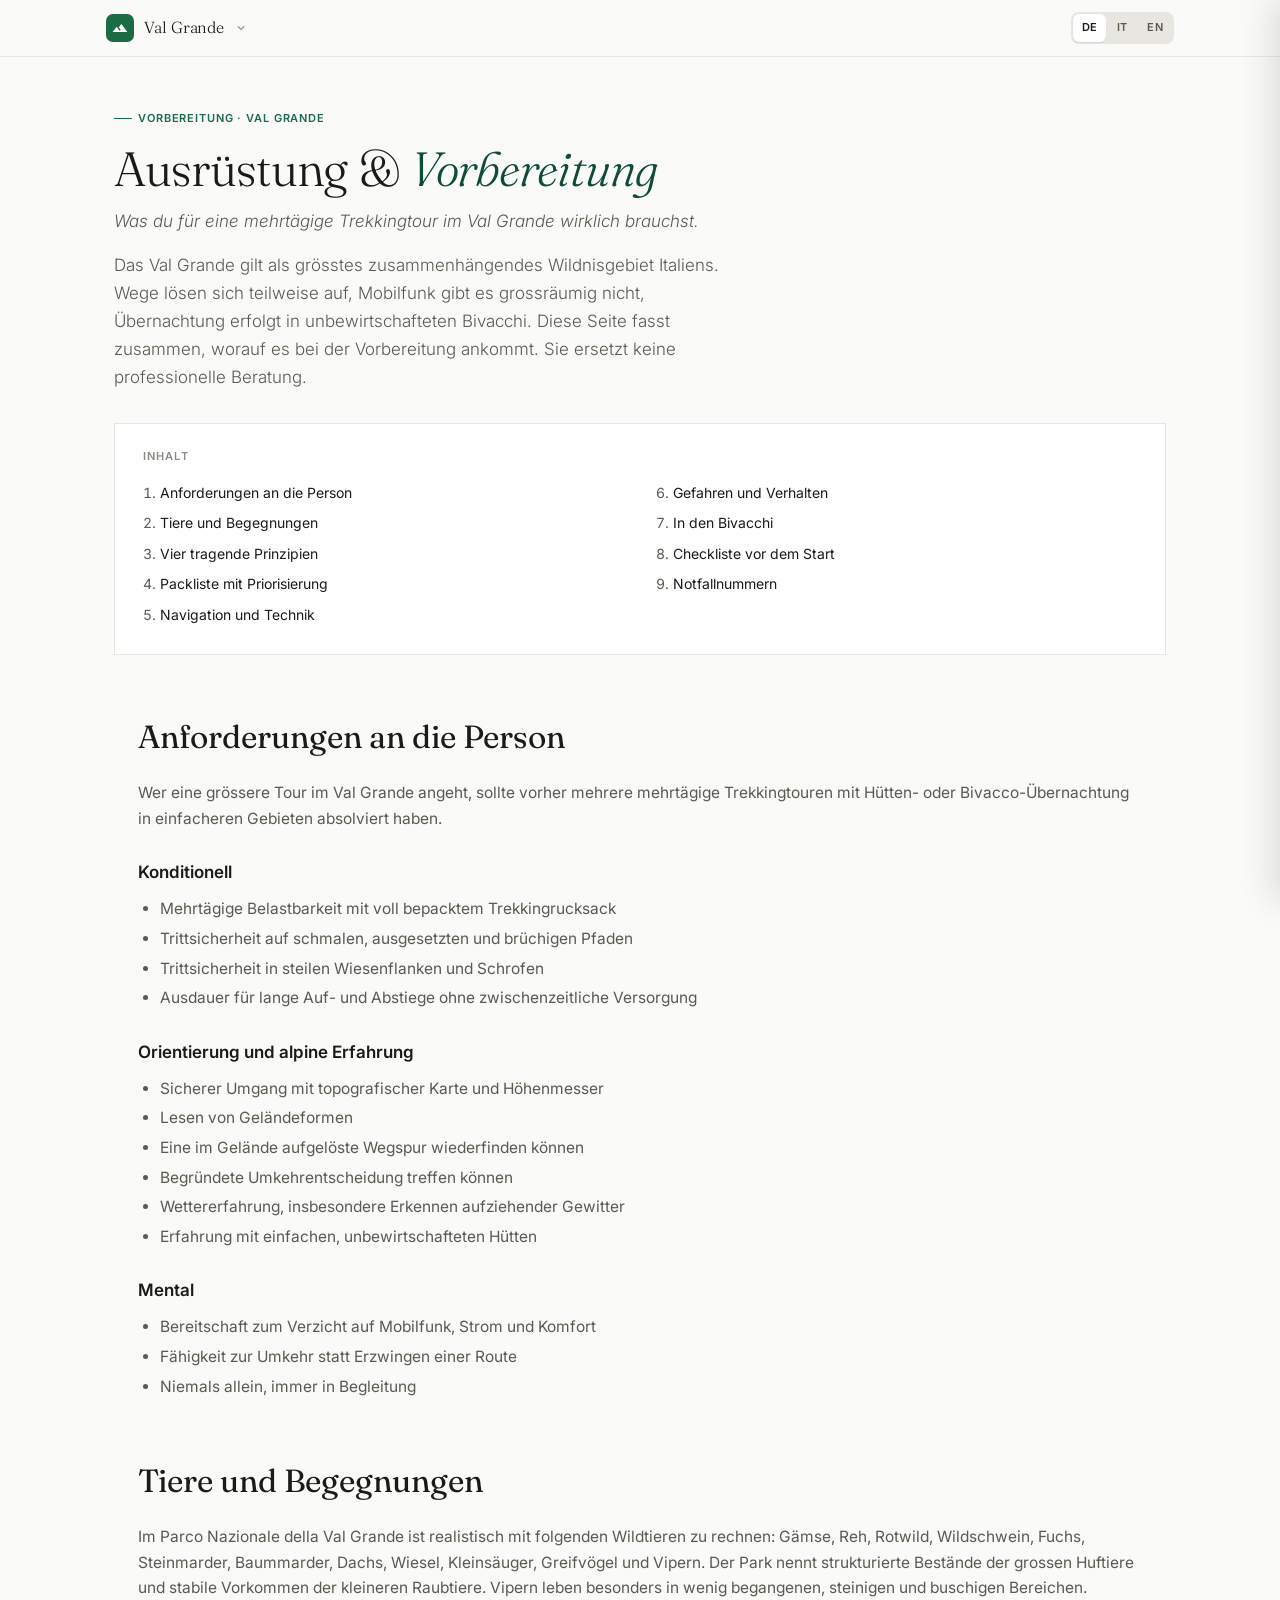
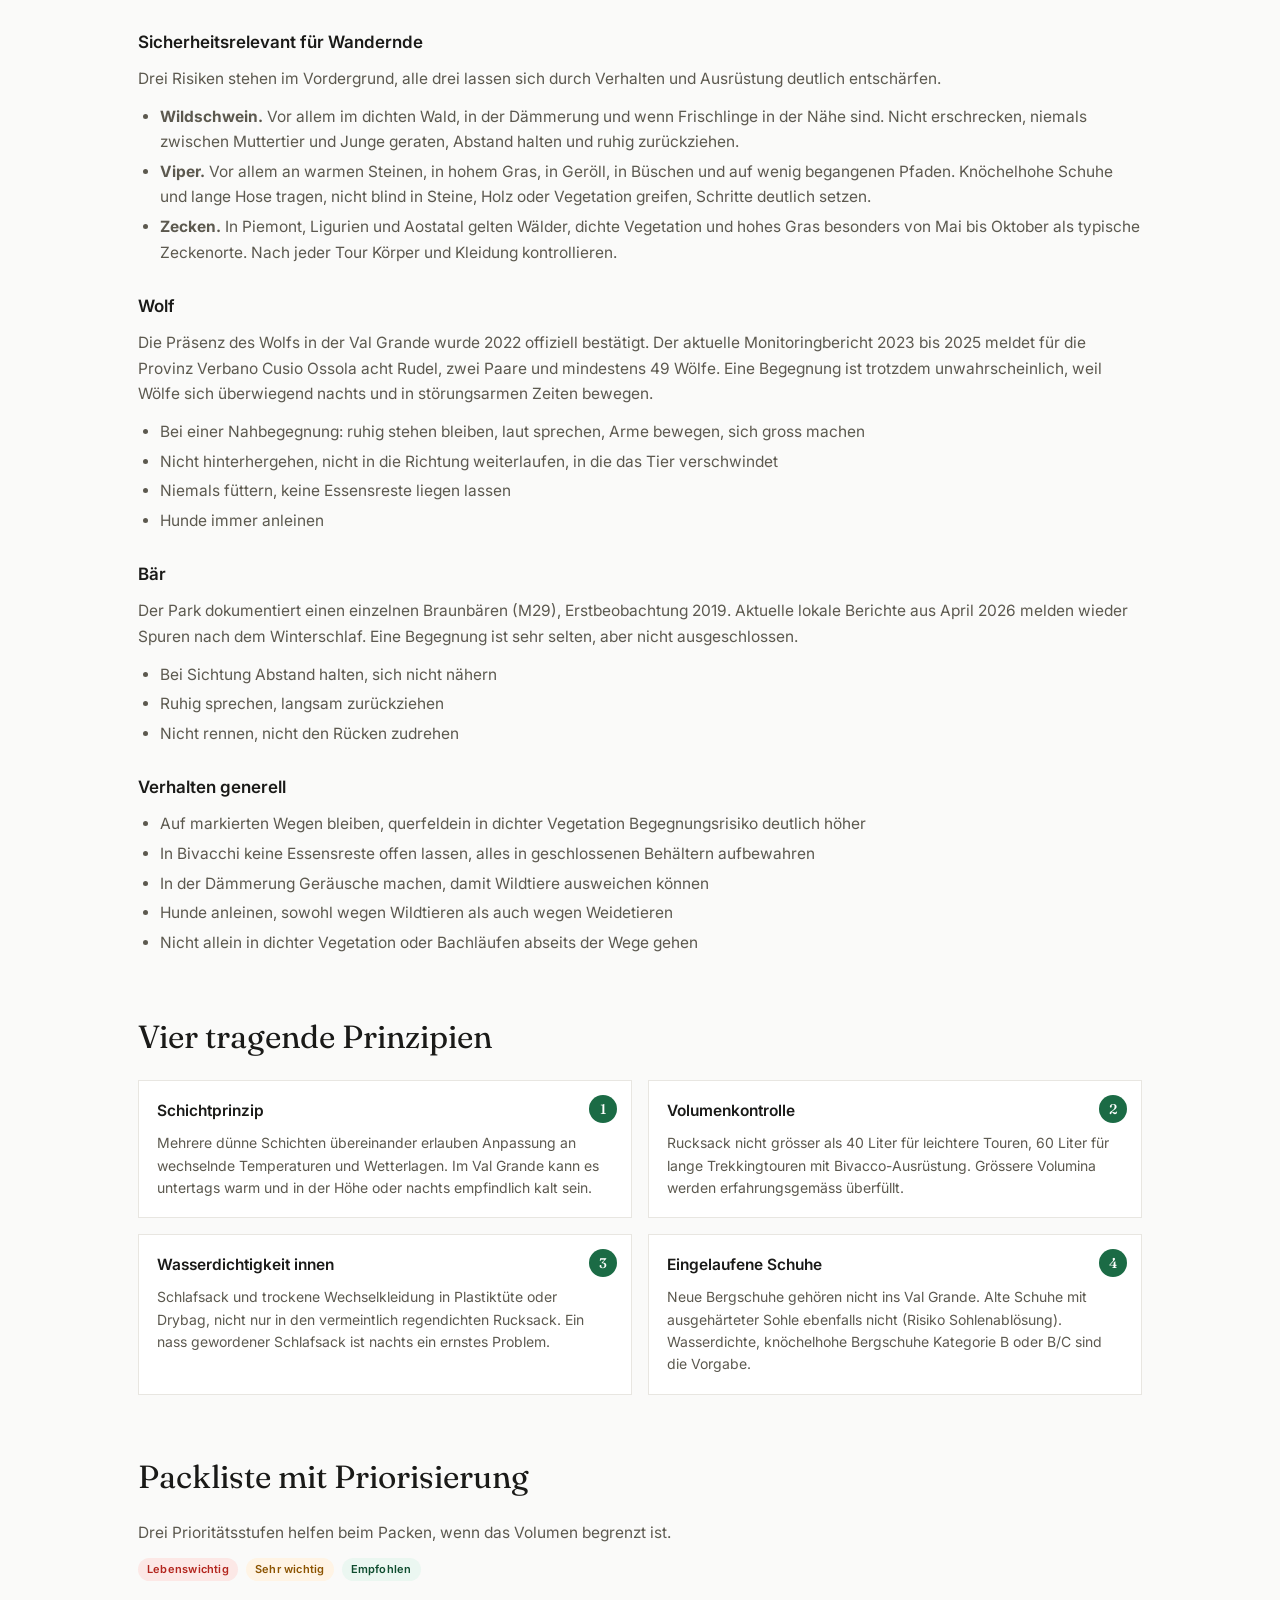
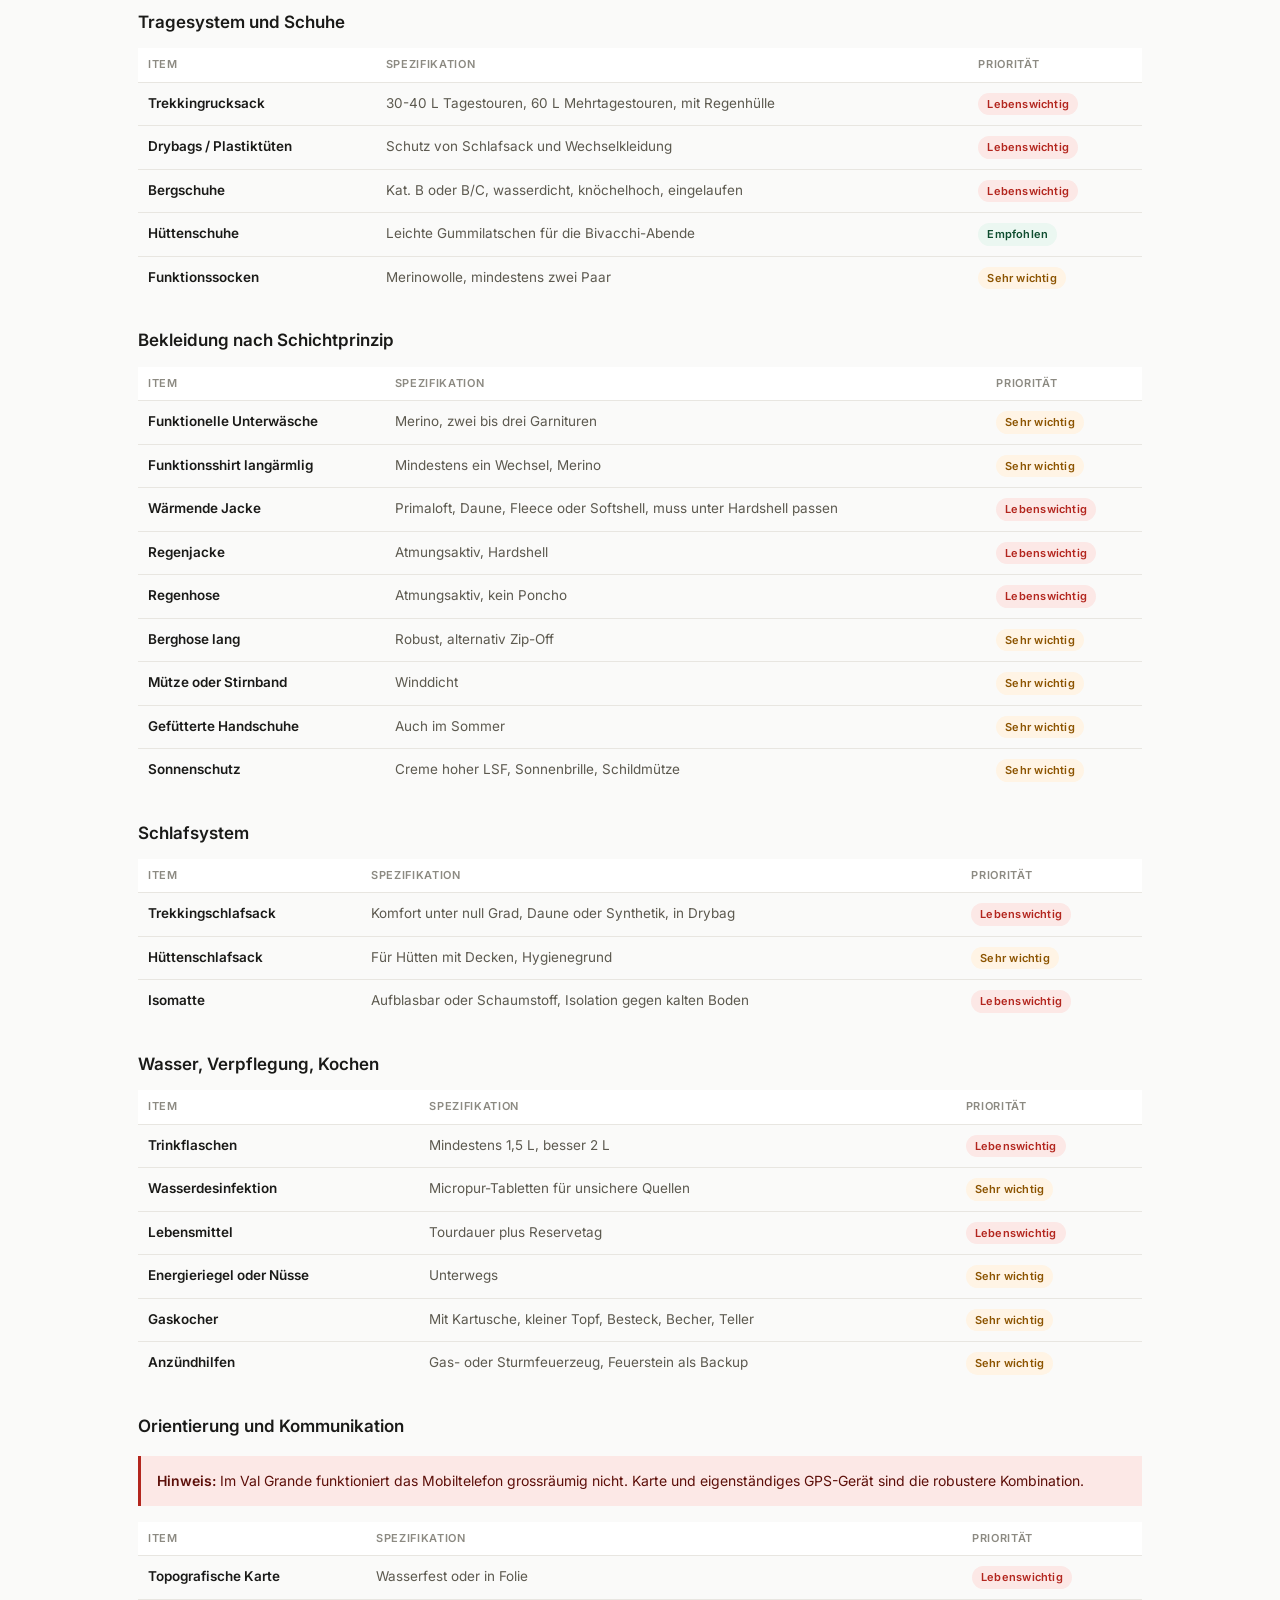
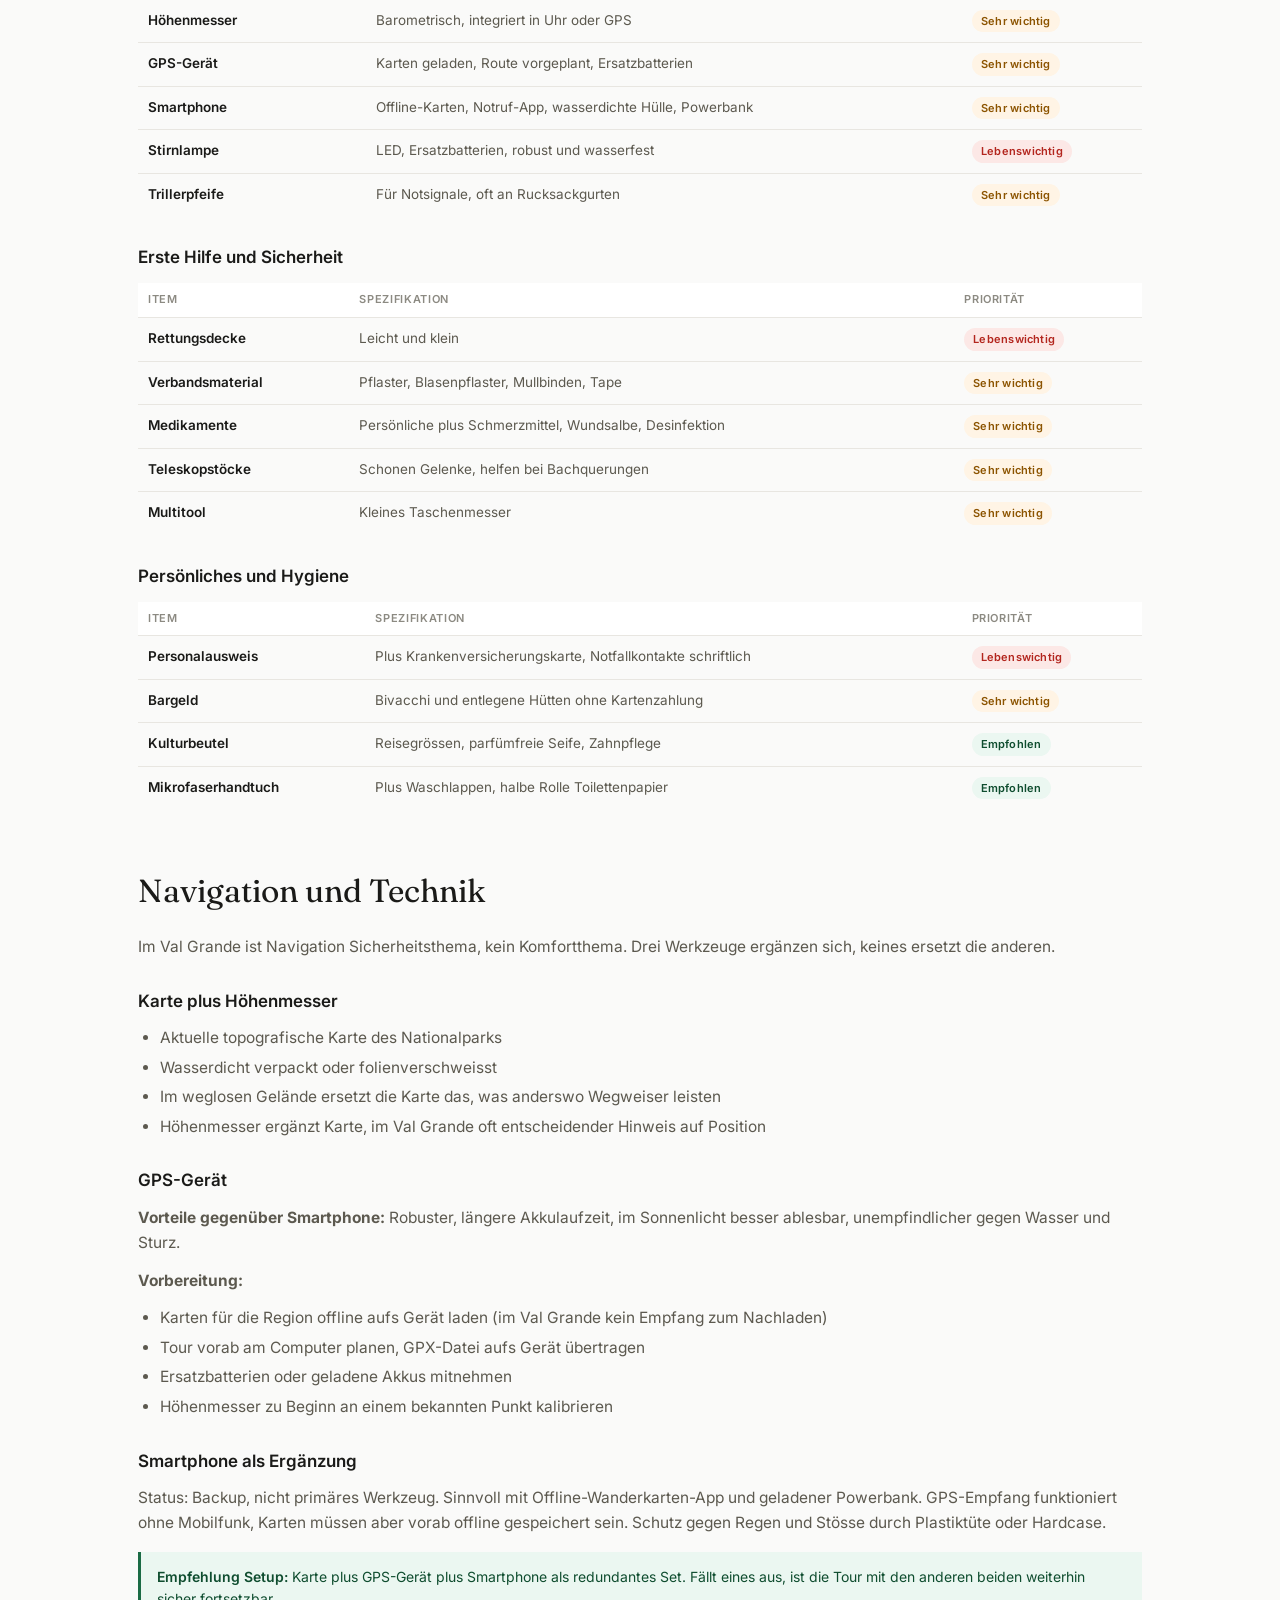
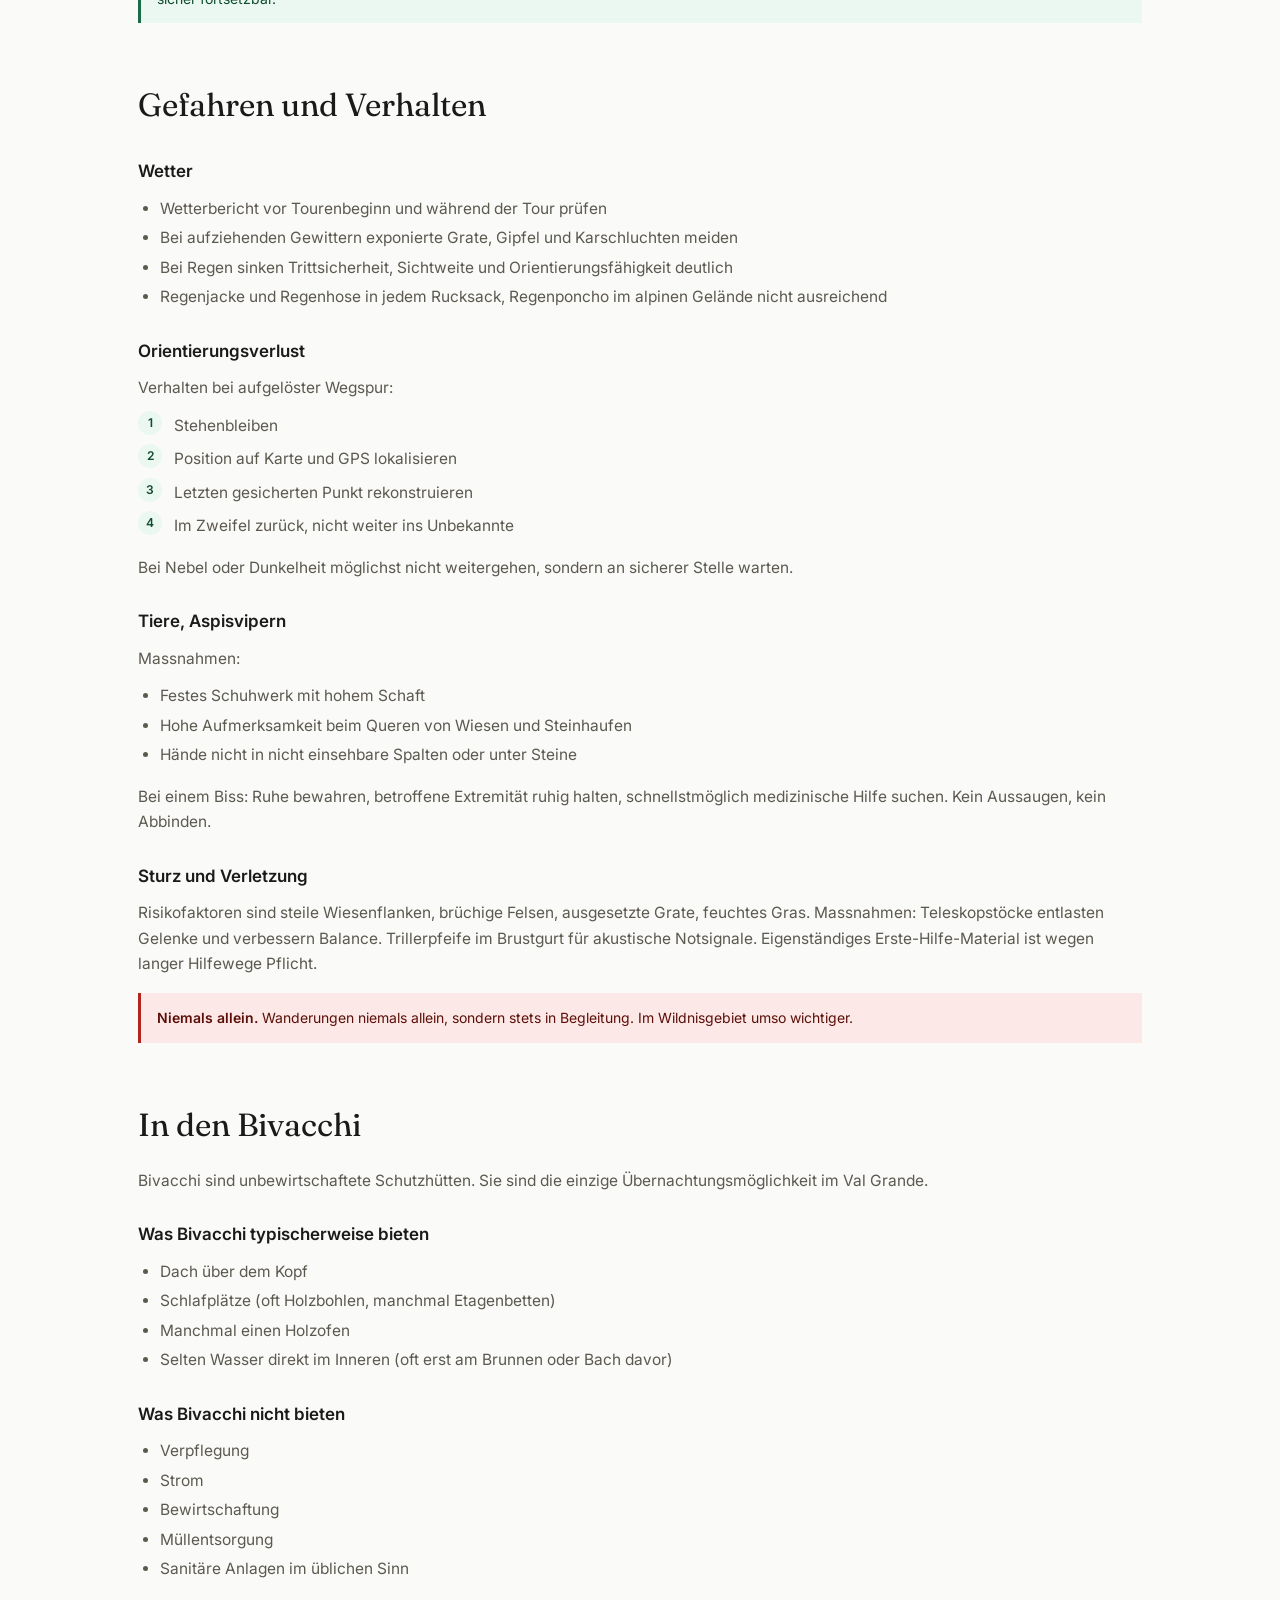
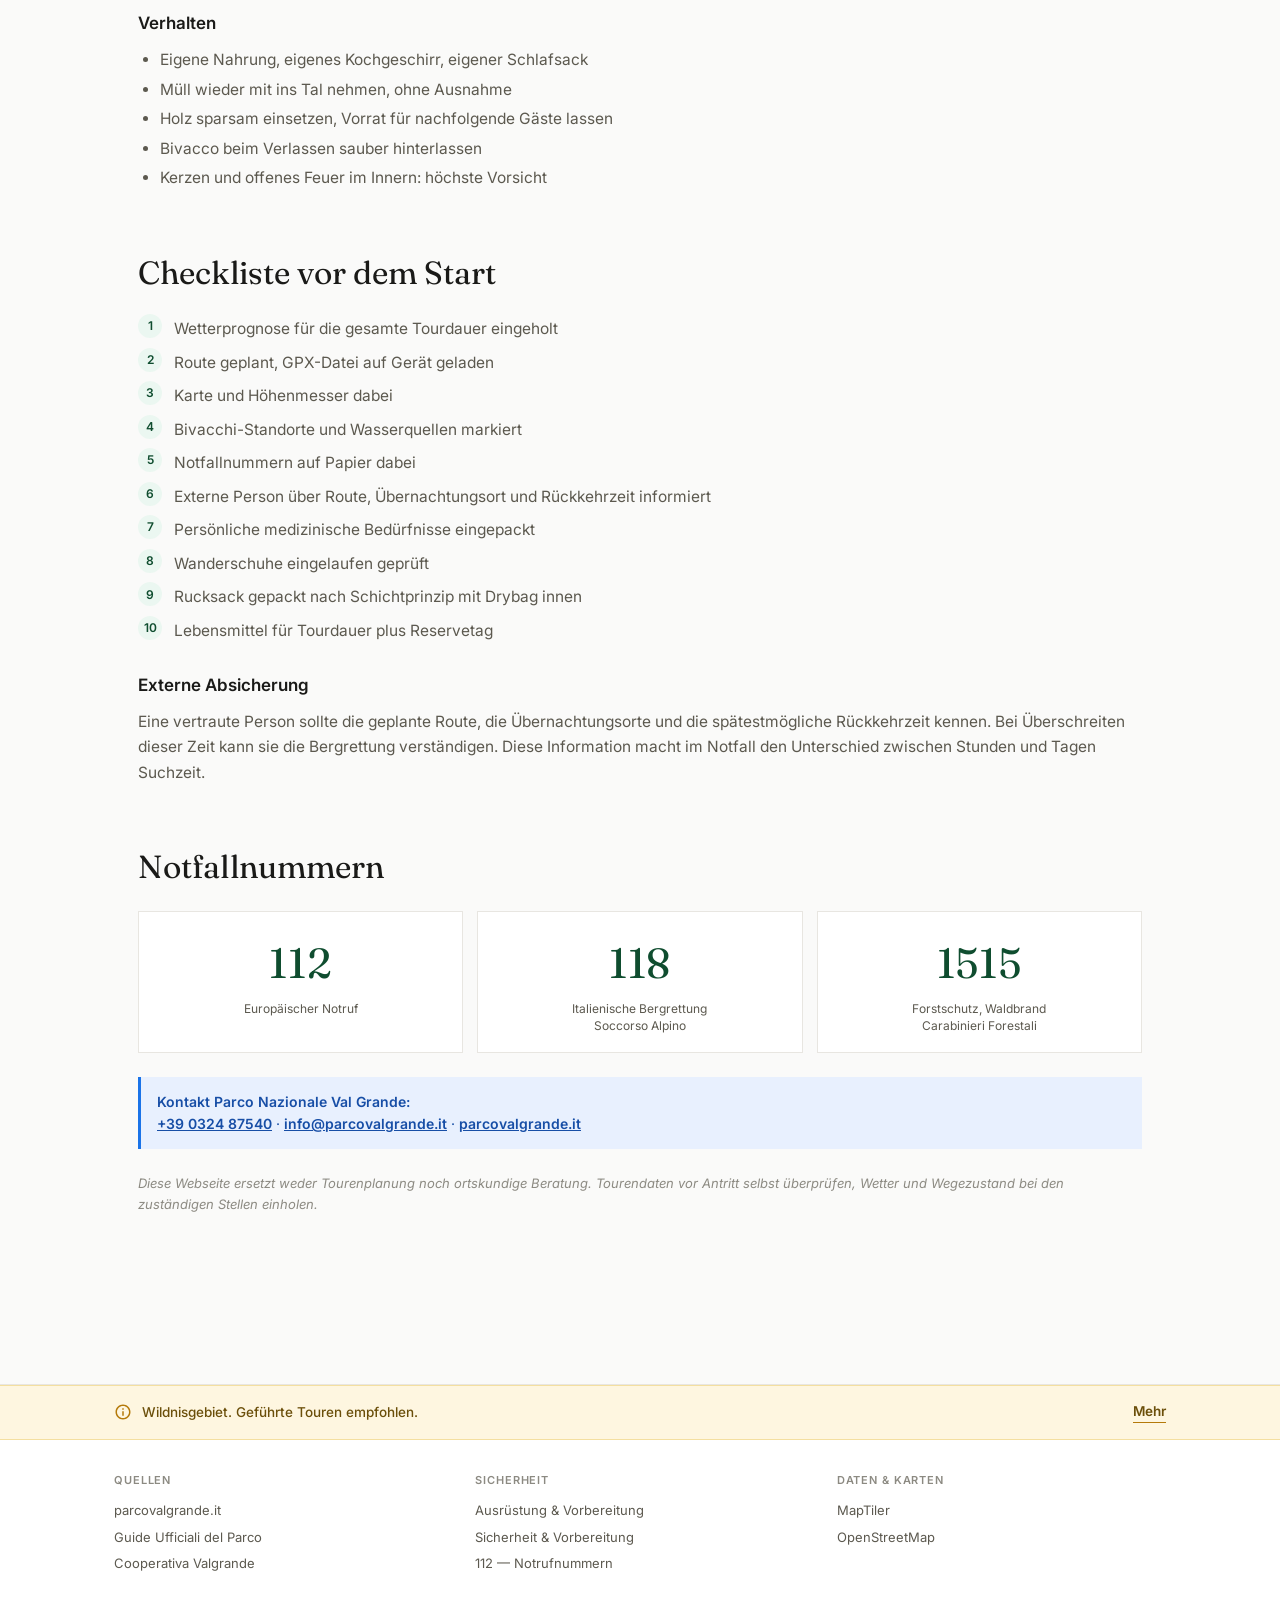
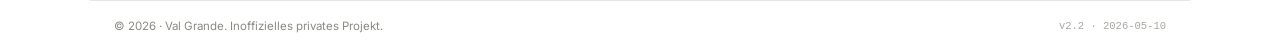
==== commit d56b1b86: "Add files via upload" ====
--- a/ausruestung.html
+++ b/ausruestung.html
@@ -495,13 +495,13 @@
 <footer role="contentinfo">
 
   <!-- Prominent wilderness/safety hint -->
-  <div class="footer-hint">
+  <a class="footer-hint" href="ausruestung.html">
     <div class="footer-hint-inner">
       <svg class="footer-hint-icon" viewBox="0 0 24 24" aria-hidden="true"><path d="M12 2C6.48 2 2 6.48 2 12s4.48 10 10 10 10-4.48 10-10S17.52 2 12 2zm0 18c-4.41 0-8-3.59-8-8s3.59-8 8-8 8 3.59 8 8-3.59 8-8 8zm-1-13h2v2h-2zm0 4h2v6h-2z"/></svg>
       <span class="footer-hint-text" data-i18n="footerWildernessHint">Wildnisgebiet. Geführte Touren empfohlen.</span>
-      <a href="#" id="footer-safety-link-prominent" class="footer-hint-link" data-i18n="safetyMore">Mehr</a>
-    </div>
-  </div>
+      <span class="footer-hint-link" data-i18n="safetyMore">Mehr</span>
+    </div>
+  </a>
 
   <div class="footer-inner">
     <div class="footer-section">
@@ -532,7 +532,6 @@
 <script src="assets/js/core.js"></script>
 <script>
 document.getElementById('footer-safety-link')?.addEventListener('click', e => { e.preventDefault(); openDrawer(); });
-document.getElementById('footer-safety-link-prominent')?.addEventListener('click', e => { e.preventDefault(); openDrawer(); });
 (function setVersion() {
   const cfg = window.VG_CONFIG || {};
   const el = document.getElementById('footer-version');
--- a/assets/css/main.css
+++ b/assets/css/main.css
@@ -1210,10 +1210,18 @@
   margin-top: 40px;
 }
 
-/* Prominent wilderness hint at top of footer */
+/* Prominent wilderness hint at top of footer (warning style) */
 .footer-hint {
-  background: var(--accent-pale);
-  border-bottom: 1px solid var(--border);
+  background: #FEF6E0;
+  border-top: 1px solid #F4DFA0;
+  border-bottom: 1px solid #F4DFA0;
+  display: block;
+  text-decoration: none;
+  color: inherit;
+  transition: background var(--transition);
+}
+.footer-hint:hover {
+  background: #FCEFC9;
 }
 .footer-hint-inner {
   max-width: var(--max-w);
@@ -1223,14 +1231,14 @@
   align-items: center;
   gap: 10px;
   font-size: 13px;
-  color: var(--accent-dark);
+  color: #6B4F0A;
   line-height: 1.45;
 }
 .footer-hint-icon {
   flex-shrink: 0;
   width: 18px;
   height: 18px;
-  fill: var(--accent);
+  fill: #B57A0A;
 }
 .footer-hint-text {
   flex: 1;
@@ -1238,11 +1246,11 @@
   font-weight: 500;
 }
 .footer-hint-link {
-  color: var(--accent-dark);
+  color: #6B4F0A;
   text-decoration: none;
   font-weight: 600;
   white-space: nowrap;
-  border-bottom: 1px solid var(--accent);
+  border-bottom: 1px solid #B57A0A;
   padding-bottom: 1px;
   transition: opacity var(--transition);
 }
